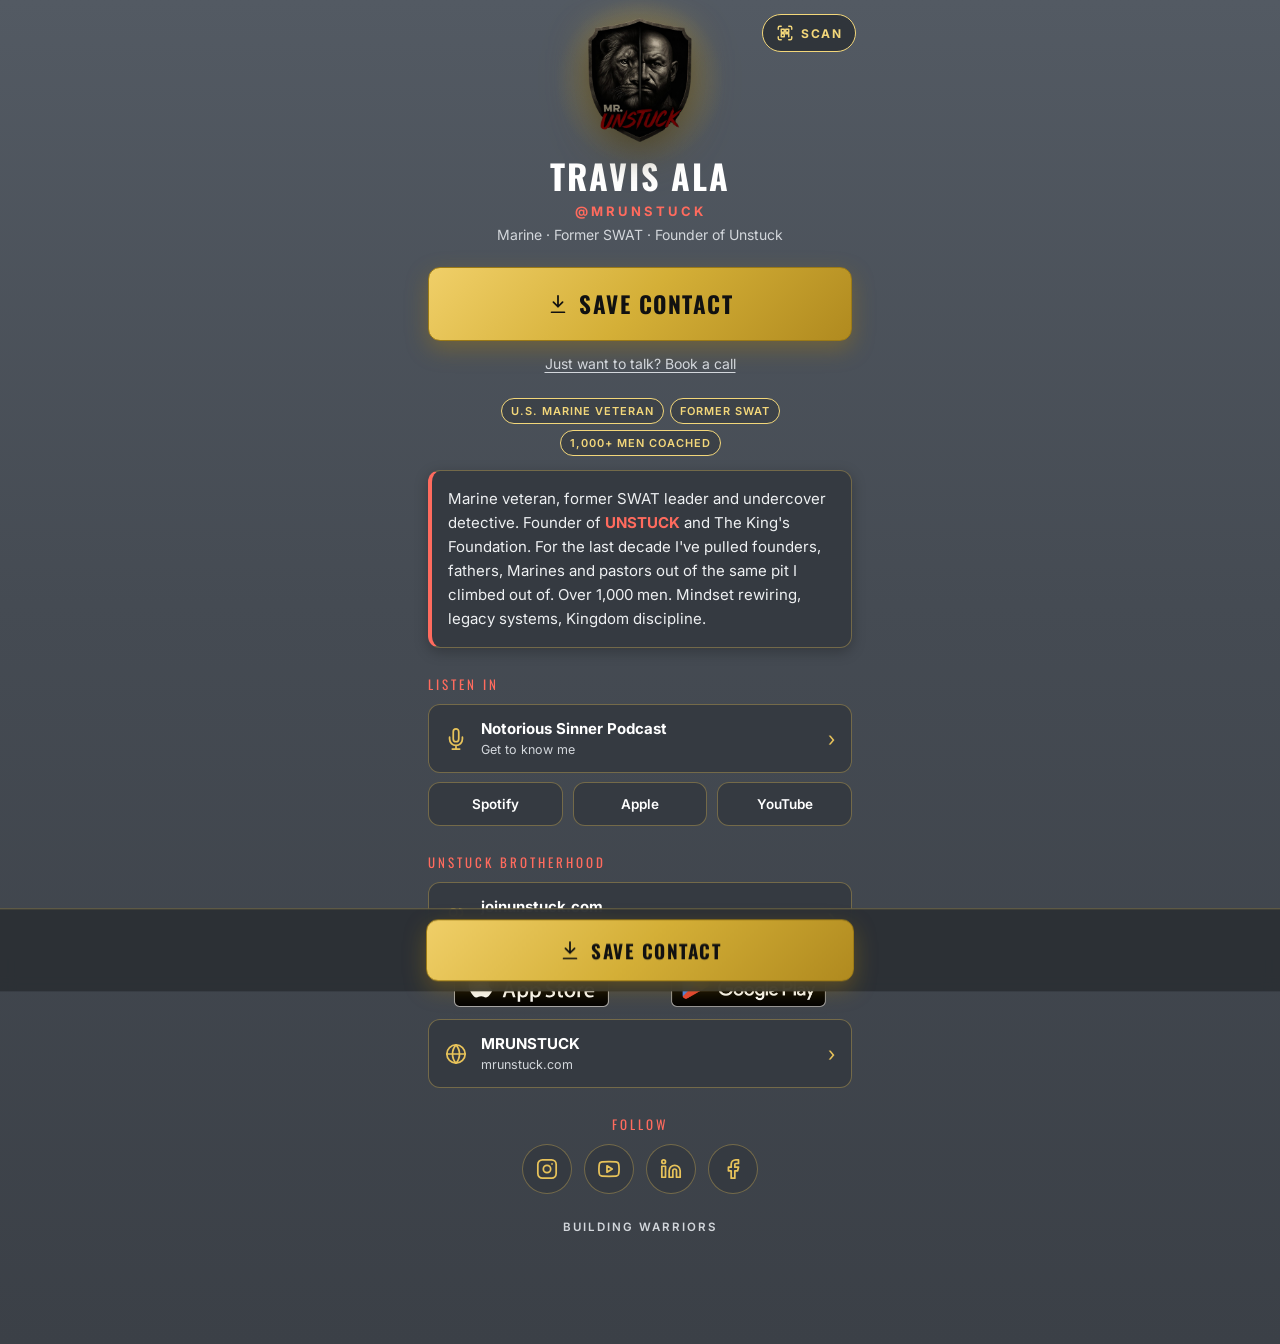
==== index.html @ 7695e01a "Contact card: Scan mode so the handshake happens on the other person's phone Adds a Scan button that" ====
<!doctype html><html lang="en"><head><meta charset="utf-8"><meta name="viewport" content="width=device-width,initial-scale=1,viewport-fit=cover">
<title>Travis Ala | MRUNSTUCK</title><meta name="description" content="Travis Ala — Founder of UNSTUCK. Marine veteran, men's coach, speaker, host of the Notorious Sinner Podcast.">
<meta property="og:type" content="profile"><meta property="og:url" content="https://contact.mrunstuck.com/"><meta property="og:title" content="Travis Ala | @MRUNSTUCK"><meta property="og:description" content="Good to meet you. Tap to save my contact."><meta property="og:image" content="https://contact.mrunstuck.com/og-image.jpg"><meta property="og:image:width" content="1200"><meta property="og:image:height" content="630"><meta property="og:image:alt" content="MR. UNSTUCK logo"><meta name="twitter:card" content="summary_large_image"><meta name="twitter:title" content="Travis Ala | @MRUNSTUCK"><meta name="twitter:description" content="Good to meet you. Tap to save my contact."><meta name="twitter:image" content="https://contact.mrunstuck.com/og-image.jpg"><meta name="theme-color" content="#535a63"><link rel="icon" href="/unstuck-logo.png"><link rel="apple-touch-icon" href="/logo-square.jpg">
<link href="https://fonts.googleapis.com/css2?family=Oswald:wght@500;700&family=Inter:wght@400;500;600&display=swap" rel="stylesheet">
<style>
:root{--g:#e8c35a;--g2:#f3d77a;--r:#ff6b5e;--bg:#454b53;--card:#353a41;--line:rgba(232,195,90,.35);--t:#fff;--m:#d3d7dc}
*{box-sizing:border-box;margin:0;padding:0}
html{scroll-behavior:smooth}
body{background:linear-gradient(180deg,#535a63 0,#454b53 45%,#3b4047 100%);background-color:var(--bg);color:var(--t);font-family:Inter,system-ui,sans-serif;-webkit-font-smoothing:antialiased;min-height:100vh}
.w{max-width:460px;margin:0 auto;padding:18px 18px 110px}
h1{font-family:Oswald,sans-serif;font-weight:700;font-size:34px;letter-spacing:2px;text-align:center;margin-top:4px;text-transform:uppercase}
.h{text-align:center;color:var(--r);font-weight:700;letter-spacing:3px;font-size:13px;margin-top:2px}
.ti{text-align:center;color:var(--m);font-size:14px;margin-top:6px;line-height:1.45}
svg{width:22px;height:22px;fill:none;stroke:var(--g);stroke-width:1.9;stroke-linecap:round;stroke-linejoin:round;flex:none}
.shield{text-align:center;position:relative}.shield:before{content:'';position:absolute;left:50%;top:50%;width:170px;height:170px;transform:translate(-50%,-50%);border-radius:50%;background:radial-gradient(circle,rgba(212,175,55,.45) 0,rgba(212,175,55,.15) 45%,rgba(212,175,55,0) 70%)}
.shield img{position:relative;width:104px;height:auto;filter:drop-shadow(0 12px 18px rgba(0,0,0,.55)) drop-shadow(0 0 16px rgba(232,195,90,.45))}
.btn{display:flex;align-items:center;justify-content:center;gap:10px;width:100%;margin-top:12px;padding:16px;border-radius:12px;font-family:Oswald,sans-serif;letter-spacing:1.5px;text-transform:uppercase;font-weight:700;font-size:19px;text-decoration:none;cursor:pointer;border:0}
.btn.gold{background:linear-gradient(135deg,#f0cf68,#d4af37 50%,#b08a1f);color:#111;border:1px solid #9c7a16;box-shadow:0 8px 22px rgba(167,125,18,.4)}
.btn.gold svg{stroke:#111}
.btn.ghost{background:transparent;color:var(--g2);border:1px solid var(--g2);font-size:16px}
.btn.ghost svg{stroke:var(--g2)}
.btn.big{font-size:23px;padding:19px;margin-top:22px}

/* Handshake */
.shake{display:none;margin-top:12px;background:var(--card);border:1px solid var(--g2);border-left:4px solid var(--r);border-radius:14px;padding:18px}
.shake.on{display:block;animation:in .25s ease}
@keyframes in{from{opacity:0;transform:translateY(6px)}to{opacity:1;transform:none}}
.shake h2{font-family:Oswald,sans-serif;font-size:22px;letter-spacing:1.5px;text-transform:uppercase}
.shake .lead{color:var(--m);font-size:14.5px;line-height:1.5;margin:4px 0 14px}
.f{display:block;margin-bottom:12px}
.f span{display:block;font-size:12px;font-weight:700;letter-spacing:1.5px;text-transform:uppercase;color:var(--g2);margin-bottom:6px}
.f input[type=text],.f input[type=tel]{width:100%;padding:14px;border-radius:12px;border:1px solid var(--line);background:#2b2f35;color:#fff;font:500 17px Inter,sans-serif}
.f input:focus-visible{outline:2px solid var(--g2);outline-offset:1px}
.chips{display:flex;flex-direction:column;gap:8px;margin-bottom:6px}
.chip input{position:absolute;opacity:0;pointer-events:none}
.chip label{display:flex;align-items:center;gap:12px;padding:13px 14px;border-radius:12px;border:1px solid var(--line);background:#2b2f35;font-size:15px;font-weight:600;cursor:pointer}
.chip label:before{content:'';width:18px;height:18px;border-radius:50%;border:2px solid var(--g);flex:none}
.chip input:checked+label{border-color:var(--g2);background:linear-gradient(90deg,rgba(232,195,90,.2),#2b2f35)}
.chip input:checked+label:before{background:var(--g);box-shadow:inset 0 0 0 3px #2b2f35}
.chip input:focus-visible+label{outline:2px solid var(--g2);outline-offset:2px}
.err{color:var(--r);font-size:14px;min-height:20px;margin-top:8px}
.fine{color:var(--m);font-size:12.5px;margin-top:10px;line-height:1.45;text-align:center}
.hp{position:absolute;left:-9999px;opacity:0;height:0;overflow:hidden}
.quiet{display:block;text-align:center;margin-top:14px;color:var(--m);font-size:14px;text-decoration:underline;text-underline-offset:3px}

/* Unlocked */
.done{display:none;margin-top:12px;background:var(--card);border:1px solid var(--g2);border-left:4px solid var(--r);border-radius:14px;padding:18px}
.done.on{display:block;animation:in .25s ease}
.done h2{font-family:Oswald,sans-serif;font-size:24px;letter-spacing:1.5px;text-transform:uppercase}
.done p{color:#eef0f2;font-size:15.5px;line-height:1.55;margin-top:6px}
.row2{display:grid;grid-template-columns:1fr 1fr;gap:10px;margin-top:10px}
.row2 .btn{margin-top:0;font-size:16px;padding:13px}

.cr{display:flex;flex-wrap:wrap;justify-content:center;gap:6px;margin:26px 0 4px}.cr span{border:1px solid var(--g2);color:var(--g2);background:rgba(0,0,0,.18);font-size:11px;font-weight:600;letter-spacing:1px;padding:5px 9px;border-radius:99px;text-transform:uppercase}
.bio{background:var(--card);border:1px solid var(--line);border-left:4px solid var(--r);border-radius:12px;padding:16px;font-size:15px;line-height:1.6;color:#eef0f2;margin:14px 0;box-shadow:0 4px 14px rgba(0,0,0,.25)}
.sec{font-family:Oswald,sans-serif;color:var(--r);letter-spacing:3px;font-size:13px;margin:26px 0 10px;text-transform:uppercase}
.row3{display:grid;grid-template-columns:repeat(3,1fr);gap:10px;margin-bottom:9px}
.q{display:flex;align-items:center;justify-content:center;padding:13px 4px;background:var(--card);border:1px solid var(--line);border-radius:12px;color:var(--t);text-decoration:none;font-size:13.5px;font-weight:600}
.l{display:flex;align-items:center;gap:14px;padding:14px 16px;background:var(--card);border:1px solid var(--line);border-radius:12px;color:var(--t);text-decoration:none;margin-bottom:9px}.l b{display:block;font-weight:700;font-size:15px}.l small{color:var(--m);font-size:12.5px}.l .ar{margin-left:auto;color:var(--g);font-size:20px}
.bd{display:flex;gap:10px;justify-content:center;margin-top:10px}.bd a{flex:1;display:flex;justify-content:center}.bd img{height:46px;width:auto;max-width:100%;display:block}
.so{display:flex;justify-content:center;gap:12px;margin-top:6px}.so a{width:50px;height:50px;border-radius:50%;border:1px solid var(--line);display:flex;align-items:center;justify-content:center;background:var(--card)}
footer{text-align:center;color:var(--m);font-size:11.5px;margin-top:26px;letter-spacing:2px;font-weight:600}
.bar{position:fixed;left:0;right:0;bottom:0;z-index:20;padding:10px 16px calc(10px + env(safe-area-inset-bottom));background:rgba(43,47,53,.94);backdrop-filter:blur(8px);-webkit-backdrop-filter:blur(8px);border-top:1px solid var(--line);transform:translateY(110%);transition:transform .3s ease}
.bar.show{transform:none}
.bar button{max-width:428px;margin:0 auto}
.bar svg{stroke:#111}

/* Scan mode */
.scanbtn{position:absolute;top:14px;right:14px;z-index:5;display:flex;align-items:center;gap:7px;padding:9px 13px;border-radius:99px;border:1px solid var(--g2);background:rgba(43,47,53,.85);color:var(--g2);font:700 12px Inter,sans-serif;letter-spacing:1.5px;text-transform:uppercase;cursor:pointer;backdrop-filter:blur(6px)}
.scanbtn svg{width:18px;height:18px;stroke:var(--g2)}
.w{position:relative}
.scan{position:fixed;inset:0;z-index:40;background:rgba(27,30,34,.97);display:none;flex-direction:column;align-items:center;justify-content:center;padding:24px 18px calc(24px + env(safe-area-inset-bottom));text-align:center;overflow:auto}
.scan.on{display:flex;animation:in .2s ease}
.scan .nm{font-family:Oswald,sans-serif;font-size:26px;letter-spacing:2px;text-transform:uppercase;margin-top:6px}
.scan .hint{color:var(--g2);font-weight:700;letter-spacing:2px;font-size:12px;text-transform:uppercase;margin:4px 0 16px}
.tile{background:#fff;padding:8px;border-radius:18px;box-shadow:0 0 0 6px rgba(232,195,90,.35),0 18px 40px rgba(0,0,0,.5);width:min(78vw,300px);aspect-ratio:1}
.tile svg{width:100%;height:100%;display:block;stroke:none;stroke-width:0;fill:#000}.tile svg rect{fill:#fff}.tile svg path{fill:#000;stroke:none}
.scan .cap{color:#eef0f2;font-size:17px;font-weight:600;margin-top:18px;line-height:1.4}
.scan .sub{color:var(--m);font-size:13.5px;margin-top:4px}
.scan .acts{width:min(90vw,360px);margin-top:18px}
.scan .acts .btn{font-size:16px;padding:14px}
.xbtn{position:absolute;top:14px;right:14px;width:44px;height:44px;border-radius:50%;border:1px solid var(--line);background:var(--card);color:#fff;font-size:22px;line-height:1;cursor:pointer}
body.lock{overflow:hidden}
body.lock .bar{display:none}
@media (prefers-reduced-motion:reduce){*{animation:none!important;transition:none!important;scroll-behavior:auto!important}}
</style></head><body><main class="w">
<button class="scanbtn" id="scanbtn" type="button" aria-haspopup="dialog"><svg viewBox="0 0 24 24"><path d="M3 7V5a2 2 0 0 1 2-2h2M17 3h2a2 2 0 0 1 2 2v2M21 17v2a2 2 0 0 1-2 2h-2M7 21H5a2 2 0 0 1-2-2v-2"/><rect x="7" y="7" width="4" height="4"/><rect x="13" y="7" width="4" height="4"/><rect x="7" y="13" width="4" height="4"/><path d="M13 13h4v4"/></svg>Scan</button>
<div class="shield"><img src="/mrunstuck-shield.png" alt="MR. UNSTUCK"></div>
<h1>Travis Ala</h1><div class="h">@MRUNSTUCK</div>
<div class="ti">Marine · Former SWAT · Founder of Unstuck</div>

<button class="btn gold big" id="open" type="button" aria-controls="shake" aria-expanded="false"><svg viewBox="0 0 24 24"><path d="M12 3v12m0 0-5-5m5 5 5-5M5 21h14"/></svg>Save Contact</button>

<!-- Handshake: captured in Netlify Forms ("contact-save"), then the card unlocks -->
<section class="shake" id="shake" aria-labelledby="sh">
<h2 id="sh">Let's shake hands first</h2>
<p class="lead">Tell me who you are and I'll hand you my contact. It goes straight to me.</p>
<form id="gate" name="contact-save" method="POST" action="/" data-netlify="true" netlify-honeypot="bot-field" novalidate>
<input type="hidden" name="form-name" value="contact-save">
<input type="hidden" name="source" id="source" value="">
<p class="hp"><label>Leave this empty <input name="bot-field" tabindex="-1" autocomplete="off"></label></p>
<label class="f"><span>First name</span><input type="text" id="name" name="name" autocomplete="given-name" autocapitalize="words" required></label>
<label class="f"><span>Mobile number</span><input type="tel" id="phone" name="phone" inputmode="tel" autocomplete="tel" placeholder="(555) 555-5555" required></label>
<div class="f" style="margin-bottom:0"><span>What brings you here?</span>
<div class="chips" role="radiogroup" aria-label="What brings you here">
<div class="chip"><input type="radio" name="reason" id="r1" value="Looking for help" required><label for="r1">I'm looking for help</label></div>
<div class="chip"><input type="radio" name="reason" id="r2" value="Speaking or business"><label for="r2">Speaking or business</label></div>
<div class="chip"><input type="radio" name="reason" id="r3" value="Just connecting" checked><label for="r3">Just connecting</label></div>
</div></div>
<div class="err" id="err" role="alert"></div>
<button class="btn gold" id="go" type="submit" style="margin-top:6px">Unlock My Contact</button>
<p class="fine">Only Travis sees this. No lists, no spam.</p>
</form>
</section>

<section class="done" id="done" aria-live="polite">
<h2 id="hi">You're in</h2>
<p id="next"></p>
<button class="btn gold" id="save" type="button"><svg viewBox="0 0 24 24"><path d="M12 3v12m0 0-5-5m5 5 5-5M5 21h14"/></svg>Save Travis's Contact</button>
<div class="row2"><a class="btn ghost" id="call" href="#">Call</a><a class="btn ghost" id="text" href="#">Text</a></div>
<div id="extra"></div>
</section>
<a class="quiet" id="bookq" href="https://mrunstuck.com/start?utm_source=contact-card&utm_medium=quiet">Just want to talk? Book a call</a>

<div class="cr"><span>U.S. Marine Veteran</span><span>Former SWAT</span><span>1,000+ Men Coached</span></div>
<div class="bio">Marine veteran, former SWAT leader and undercover detective. Founder of <b style="color:var(--r)">UNSTUCK</b> and The King's Foundation. For the last decade I've pulled founders, fathers, Marines and pastors out of the same pit I climbed out of. Over 1,000 men. Mindset rewiring, legacy systems, Kingdom discipline.</div>

<div class="sec">Listen In</div>
<a class="l" href="https://www.youtube.com/@notorioussinnerpodcast"><svg viewBox="0 0 24 24"><path d="M12 1a3 3 0 0 0-3 3v8a3 3 0 0 0 6 0V4a3 3 0 0 0-3-3z"/><path d="M19 10v2a7 7 0 0 1-14 0v-2M12 19v4M8 23h8"/></svg><div><b>Notorious Sinner Podcast</b><small>Get to know me</small></div><span class="ar">›</span></a>
<div class="row3"><a class="q" href="https://open.spotify.com/show/033L5UwJ7sPwb8VSR8O3yk">Spotify</a><a class="q" href="https://podcasts.apple.com/us/podcast/notorious-sinner-podcast/id6805041518">Apple</a><a class="q" href="https://www.youtube.com/@notorioussinnerpodcast">YouTube</a></div>

<div class="sec">Unstuck Brotherhood</div>
<a class="l" href="https://joinunstuck.com"><svg viewBox="0 0 24 24"><path d="M17 21v-2a4 4 0 0 0-4-4H5a4 4 0 0 0-4 4v2M23 21v-2a4 4 0 0 0-3-3.9M16 3.1a4 4 0 0 1 0 7.8"/><circle cx="9" cy="7" r="4"/></svg><div><b>joinunstuck.com</b><small>Already a member? Get the app</small></div><span class="ar">›</span></a>
<div class="bd"><a href="https://apps.apple.com/us/app/unstuck-brotherhood/id6754237033" aria-label="Download on the App Store"><img src="/badge-appstore.svg" alt="Download on the App Store"></a><a href="https://play.google.com/store/apps/details?id=com.unstuck.wl" aria-label="Get it on Google Play"><img src="/badge-googleplay.png" alt="Get it on Google Play"></a></div>
<a class="l" style="margin-top:12px" href="https://mrunstuck.com"><svg viewBox="0 0 24 24"><circle cx="12" cy="12" r="10"/><path d="M2 12h20M12 2a15 15 0 0 1 0 20 15 15 0 0 1 0-20"/></svg><div><b>MRUNSTUCK</b><small>mrunstuck.com</small></div><span class="ar">›</span></a>

<div class="sec" style="text-align:center">Follow</div>
<div class="so">
<a href="https://www.instagram.com/mrunstuck/" aria-label="Instagram"><svg viewBox="0 0 24 24"><rect x="2" y="2" width="20" height="20" rx="5"/><circle cx="12" cy="12" r="4"/><path d="M17.5 6.5h.01"/></svg></a>
<a href="https://www.youtube.com/@notorioussinnerpodcast" aria-label="YouTube"><svg viewBox="0 0 24 24"><path d="M22.5 6.4a2.8 2.8 0 0 0-2-2C18.9 4 12 4 12 4s-6.9 0-8.5.4a2.8 2.8 0 0 0-2 2A29 29 0 0 0 1 12a29 29 0 0 0 .5 5.6 2.8 2.8 0 0 0 2 2c1.6.4 8.5.4 8.5.4s6.9 0 8.5-.4a2.8 2.8 0 0 0 2-2A29 29 0 0 0 23 12a29 29 0 0 0-.5-5.6z"/><path d="m9.8 15.5 5.7-3.5-5.7-3.5z"/></svg></a>
<a href="https://www.linkedin.com/in/travis-ala/" aria-label="LinkedIn"><svg viewBox="0 0 24 24"><path d="M16 8a6 6 0 0 1 6 6v7h-4v-7a2 2 0 0 0-4 0v7h-4v-7a6 6 0 0 1 6-6zM2 9h4v12H2z"/><circle cx="4" cy="4" r="2"/></svg></a>
<a href="https://www.facebook.com/travismasonala" aria-label="Facebook"><svg viewBox="0 0 24 24"><path d="M18 2h-3a5 5 0 0 0-5 5v3H7v4h3v8h4v-8h3l1-4h-4V7a1 1 0 0 1 1-1h3z"/></svg></a></div>
<footer>BUILDING WARRIORS</footer>
</main>


<div class="scan" id="scan" role="dialog" aria-modal="true" aria-labelledby="scannm">
<button class="xbtn" id="scanx" type="button" aria-label="Close">×</button>
<img src="/mrunstuck-shield.png" alt="" style="width:64px;height:auto;filter:drop-shadow(0 0 12px rgba(232,195,90,.45))">
<div class="nm" id="scannm">Travis Ala</div>
<div class="hint">@MRUNSTUCK</div>
<div class="tile" id="tile" aria-label="QR code that opens this card"></div>
<div class="cap">Point your camera here</div>
<div class="sub">Opens this card on your phone so you can save my number.</div>
<div class="acts"><button class="btn gold" id="sharebtn" type="button"><svg viewBox="0 0 24 24"><path d="M4 12v7a2 2 0 0 0 2 2h12a2 2 0 0 0 2-2v-7M16 6l-4-4-4 4M12 2v13"/></svg>Text Them the Link</button><button class="btn ghost" id="copybtn" type="button">Copy Link</button></div>
</div>
<div class="bar" id="bar"><button class="btn gold" id="barbtn" type="button" style="margin-top:0"><svg viewBox="0 0 24 24"><path d="M12 3v12m0 0-5-5m5 5 5-5M5 21h14"/></svg>Save Contact</button></div>

<script>
(function(){
  // Card is embedded (not a public file) and only offered after the handshake.
  var HOOK='https://hooks.zapier.com/hooks/catch/27472916/CGpyQInU9S2DRC6RC/';
  var CARD="[base64]";
  var $=function(i){return document.getElementById(i)};
  var shake=$('shake'),done=$('done'),openBtn=$('open'),unlocked=false,url=null,lead={};
  function bytes(b){var s=atob(b),u=new Uint8Array(s.length);for(var i=0;i<s.length;i++)u[i]=s.charCodeAt(i);return u}
  function showShake(){shake.classList.add('on');openBtn.setAttribute('aria-expanded','true');
    try{shake.scrollIntoView({behavior:'smooth',block:'center'})}catch(e){} setTimeout(function(){$('name').focus({preventScroll:true})},350)}
  function trigger(){ if(unlocked){ $('save').click() } else { showShake() } }
  openBtn.addEventListener('click',function(){ if(unlocked){done.scrollIntoView({behavior:'smooth',block:'center'})} else showShake() });
  $('barbtn').addEventListener('click',function(){ if(unlocked){$('save').click()} else {window.scrollTo({top:0,behavior:'smooth'});showShake()} });

  var qs=new URLSearchParams(location.search);
  $('source').value=(qs.get('src')||qs.get('for')||'').slice(0,60);

  function digits(s){return (s||'').replace(/\D/g,'')}
  function unlock(){
    var raw=bytes(CARD),txt=new TextDecoder().decode(raw),m=txt.match(/TEL[^:\r\n]*:([+\d][\d\s().-]*)/),num=m?m[1].replace(/[^\d+]/g,''):'';
    url=URL.createObjectURL(new Blob([raw],{type:'text/vcard'}));
    var first=lead.name.split(/\s+/)[0];
    $('hi').textContent="You're in, "+first;
    var r=lead.reason,msg,extra='';
    if(r==='Looking for help'){msg="Glad you reached out. Save my contact, then pick a time and we'll talk about where you're stuck.";
      extra='<a class="btn gold" style="margin-top:12px" href="https://mrunstuck.com/start?utm_source=contact-card&utm_medium=handshake">Book a Call</a>'}
    else if(r==='Speaking or business'){msg="Save my contact, then send me the details and I'll get back to you.";
      extra='<a class="btn gold" style="margin-top:12px" href="mailto:support@mrunstuck.com?subject='+encodeURIComponent('Speaking / partnership inquiry')+'&body='+encodeURIComponent('Name: '+lead.name+'\nOrganization:\nWhat you have in mind:\nDate / location (if an event):\n')+'">Email Travis</a>'}
    else{msg="Good to meet you. Save my contact, then text me so I have yours too.";}
    $('next').textContent=msg;$('extra').innerHTML=extra;
    var a=$('save');a.onclick=function(){var l=document.createElement('a');l.href=url;l.download='Travis-Ala.vcf';document.body.appendChild(l);l.click();l.remove()};
    $('call').href='tel:'+num;
    $('text').href='sms:'+num+'?&body='+encodeURIComponent("Hey Travis, it's "+first+". ");
    unlocked=true;shake.classList.remove('on');done.classList.add('on');openBtn.style.display='none';$('bookq').style.display='none';
    $('barbtn').lastChild.textContent='Save Contact';
    try{done.scrollIntoView({behavior:'smooth',block:'start'})}catch(e){}
  }

  $('gate').addEventListener('submit',function(e){
    e.preventDefault();
    var f=e.target,name=f.name.value.trim(),phone=f.phone.value,err=$('err');err.textContent='';
    if(f['bot-field'].value){return}                      // bot: do nothing
    if(name.length<2){err.textContent='Add your first name.';f.name.focus();return}
    if(digits(phone).length<10){err.textContent='Add a mobile number I can text.';f.phone.focus();return}
    var reason=(f.querySelector('input[name=reason]:checked')||{}).value||'Just connecting';
    lead={name:name,phone:phone,reason:reason};
    var btn=$('go');btn.disabled=true;btn.textContent='One sec…';
    var body=new URLSearchParams(new FormData(f)).toString();
    // 1) Netlify Forms keeps a backup copy.  2) Zapier webhook files the lead into GoHighLevel.
    var saved=fetch('/',{method:'POST',headers:{'Content-Type':'application/x-www-form-urlencoded'},body:body}).catch(function(){});
    var crm=fetch(HOOK,{method:'POST',mode:'no-cors',headers:{'Content-Type':'application/x-www-form-urlencoded'},body:body,keepalive:true}).catch(function(){});
    Promise.all([saved,crm]).then(function(){btn.disabled=false;btn.textContent='Unlock My Contact';unlock()});
  });


  // ---- Scan mode: hand the card to the OTHER person's phone ----
// Minimal QR encoder: byte mode, EC level M, versions 1-6 (up to 108 bytes). Returns 2-D boolean matrix.
function qrMatrix(text){
  var bytes=[];for(var i=0;i<text.length;i++){var c=text.charCodeAt(i);if(c>127)throw new Error('ascii only');bytes.push(c)}
  var CAP=[16,28,44,32*2,43*2,27*4], TOTAL=[26,44,70,100,134,172], ECW=[10,16,26,18,24,16], BLK=[1,1,1,2,2,4];
  var ALIGN=[[],[6,18],[6,22],[6,26],[6,30],[6,34]];
  var v=-1;for(var k=0;k<6;k++){if(bytes.length<=CAP[k]-0){v=k;break}}
  if(v<0)throw new Error('too long');
  // data bitstream
  var bits=[];function put(val,n){for(var b=n-1;b>=0;b--)bits.push((val>>b)&1)}
  put(4,4);put(bytes.length,8);for(i=0;i<bytes.length;i++)put(bytes[i],8);
  var dataCW=CAP[v];for(i=0;i<4&&bits.length<dataCW*8;i++)bits.push(0);
  while(bits.length%8)bits.push(0);
  var data=[];for(i=0;i<bits.length;i+=8){var x=0;for(var j=0;j<8;j++)x=(x<<1)|bits[i+j];data.push(x)}
  for(var p=0;data.length<dataCW;p^=1)data.push(p?0x11:0xEC);
  // GF(256)
  var EXP=new Array(512),LOG=new Array(256);for(i=0,x=1;i<255;i++){EXP[i]=x;LOG[x]=i;x<<=1;if(x&256)x^=0x11d}for(i=255;i<512;i++)EXP[i]=EXP[i-255];
  function mul(a,b){return a&&b?EXP[LOG[a]+LOG[b]]:0}
  var ec=ECW[v],gen=[1];for(i=0;i<ec;i++){var ng=new Array(gen.length+1).fill(0);for(j=0;j<gen.length;j++){ng[j]^=gen[j];ng[j+1]^=mul(gen[j],EXP[i])}gen=ng}
  function rs(block){var r=block.concat(new Array(ec).fill(0));for(var ii=0;ii<block.length;ii++){var coef=r[ii];if(coef)for(var jj=0;jj<gen.length;jj++)r[ii+jj]^=mul(gen[jj],coef)}return r.slice(block.length)}
  var nb=BLK[v],per=dataCW/nb,blocks=[],ecs=[];
  for(i=0;i<nb;i++){var bl=data.slice(i*per,(i+1)*per);blocks.push(bl);ecs.push(rs(bl))}
  var out=[];for(i=0;i<per;i++)for(j=0;j<nb;j++)out.push(blocks[j][i]);for(i=0;i<ec;i++)for(j=0;j<nb;j++)out.push(ecs[j][i]);
  // matrix
  var N=17+4*(v+1),M=[],F=[];for(i=0;i<N;i++){M.push(new Array(N).fill(false));F.push(new Array(N).fill(false))}
  function set(r,c,val){M[r][c]=val;F[r][c]=true}
  function finder(r,c){for(i=-1;i<=7;i++)for(j=-1;j<=7;j++){var rr=r+i,cc=c+j;if(rr<0||cc<0||rr>=N||cc>=N)continue;var on=(i>=0&&i<=6&&j>=0&&j<=6)&&(i==0||i==6||j==0||j==6||(i>=2&&i<=4&&j>=2&&j<=4));set(rr,cc,on)}}
  finder(0,0);finder(0,N-7);finder(N-7,0);
  for(i=8;i<N-8;i++){set(6,i,i%2==0);set(i,6,i%2==0)}
  var al=ALIGN[v];for(var a=0;a<al.length;a++)for(var b=0;b<al.length;b++){var r=al[a],c=al[b];if(F[r][c])continue;for(i=-2;i<=2;i++)for(j=-2;j<=2;j++)set(r+i,c+j,Math.max(Math.abs(i),Math.abs(j))!=1)}
  set(N-8,8,true);
  for(i=0;i<9;i++){F[8][i]=true;F[i][8]=true}for(i=0;i<8;i++){F[8][N-1-i]=true;F[N-1-i][8]=true}
  // place data
  var bi=0,allbits=[];for(i=0;i<out.length;i++)for(j=7;j>=0;j--)allbits.push((out[i]>>j)&1);
  var up=true;for(var col=N-1;col>0;col-=2){if(col==6)col--;for(var s=0;s<N;s++){var row=up?N-1-s:s;for(var d=0;d<2;d++){var cc2=col-d;if(F[row][cc2])continue;M[row][cc2]=bi<allbits.length?allbits[bi]==1:false;bi++}}up=!up}
  // masks
  var MASK=[function(r,c){return (r+c)%2==0},function(r,c){return r%2==0},function(r,c){return c%3==0},function(r,c){return (r+c)%3==0},function(r,c){return (Math.floor(r/2)+Math.floor(c/3))%2==0},function(r,c){return (r*c)%2+(r*c)%3==0},function(r,c){return ((r*c)%2+(r*c)%3)%2==0},function(r,c){return ((r+c)%2+(r*c)%3)%2==0}];
  function fmtBits(mask){var dat=(0<<3)|mask;var val=dat<<10;for(var ii=14;ii>=10;ii--)if((val>>ii)&1)val^=0x537<<(ii-10);return ((dat<<10)|val)^0x5412}
  function applyFormat(G,mask){var f=fmtBits(mask);for(var ii=0;ii<15;ii++){var bit=((f>>ii)&1)==1;
    if(ii<6)G[ii][8]=bit;else if(ii<8)G[ii+1][8]=bit;else if(ii==8)G[8][7]=bit;else G[8][14-ii]=bit;
    if(ii<8)G[8][N-1-ii]=bit;else G[N-15+ii][8]=bit;}}
  function penalty(G){var s=0,r,c;
    for(r=0;r<N;r++){var run=1;for(c=1;c<N;c++){if(G[r][c]==G[r][c-1]){run++;if(run==5)s+=3;else if(run>5)s++}else run=1}}
    for(c=0;c<N;c++){run=1;for(r=1;r<N;r++){if(G[r][c]==G[r-1][c]){run++;if(run==5)s+=3;else if(run>5)s++}else run=1}}
    for(r=0;r<N-1;r++)for(c=0;c<N-1;c++){var q=G[r][c];if(q==G[r][c+1]&&q==G[r+1][c]&&q==G[r+1][c+1])s+=3}
    var pat=[true,false,true,true,true,false,true,false,false,false,false],pat2=pat.slice().reverse();
    for(r=0;r<N;r++)for(c=0;c<=N-11;c++){var ok1=true,ok2=true;for(i=0;i<11;i++){if(G[r][c+i]!=pat[i])ok1=false;if(G[r][c+i]!=pat2[i])ok2=false}if(ok1||ok2)s+=40}
    for(c=0;c<N;c++)for(r=0;r<=N-11;r++){ok1=true;ok2=true;for(i=0;i<11;i++){if(G[r+i][c]!=pat[i])ok1=false;if(G[r+i][c]!=pat2[i])ok2=false}if(ok1||ok2)s+=40}
    var dark=0;for(r=0;r<N;r++)for(c=0;c<N;c++)if(G[r][c])dark++;var pct=dark*100/(N*N);s+=Math.floor(Math.abs(pct-50)/5)*10;return s}
  var best=null,bestScore=1e9;
  for(var m=0;m<8;m++){var G=M.map(function(row){return row.slice()});for(r=0;r<N;r++)for(c=0;c<N;c++)if(!F[r][c]&&MASK[m](r,c))G[r][c]=!G[r][c];applyFormat(G,m);var sc=penalty(G);if(sc<bestScore){bestScore=sc;best=G}}
  return best;
}
function qrSvg(text,cell,margin){var G=qrMatrix(text),N=G.length,S=(N+2*margin)*cell,d='';for(var r=0;r<N;r++)for(var c=0;c<N;c++)if(G[r][c])d+='M'+((c+margin)*cell)+' '+((r+margin)*cell)+'h'+cell+'v'+cell+'h-'+cell+'z';return '<svg xmlns="http://www.w3.org/2000/svg" viewBox="0 0 '+S+' '+S+'" shape-rendering="crispEdges"><rect width="100%" height="100%" fill="#fff"/><path d="'+d+'" fill="#000"/></svg>'}

  var SCAN_URL=location.origin+'/?src=scan';
  var scan=$('scan'),tile=$('tile');
  function openScan(){ if(!tile.innerHTML){try{tile.innerHTML=qrSvg(SCAN_URL,1,3)}catch(e){tile.textContent=SCAN_URL}}
    scan.classList.add('on');document.body.classList.add('lock');$('scanx').focus() }
  function closeScan(){scan.classList.remove('on');document.body.classList.remove('lock');$('scanbtn').focus()}
  $('scanbtn').addEventListener('click',openScan);$('scanx').addEventListener('click',closeScan);
  document.addEventListener('keydown',function(e){if(e.key==='Escape'&&scan.classList.contains('on'))closeScan()});
  if(qs.get('scan')==='1')openScan();
  $('sharebtn').addEventListener('click',function(){
    var msg="Good meeting you. Here's my contact: "+SCAN_URL;
    if(navigator.share){navigator.share({title:'Travis Ala',text:msg,url:SCAN_URL}).catch(function(){})}
    else{location.href='sms:?&body='+encodeURIComponent(msg)}
  });
  $('copybtn').addEventListener('click',function(){var b=this;
    (navigator.clipboard?navigator.clipboard.writeText(SCAN_URL):Promise.reject()).then(function(){b.textContent='Copied'},function(){window.prompt('Copy this link',SCAN_URL)});
    setTimeout(function(){b.textContent='Copy Link'},1800)});

  if('IntersectionObserver' in window){
    new IntersectionObserver(function(e){$('bar').classList.toggle('show',!e[0].isIntersecting && !shake.classList.contains('on'))},{threshold:0}).observe(openBtn);
  }
})();
</script>
</body></html>
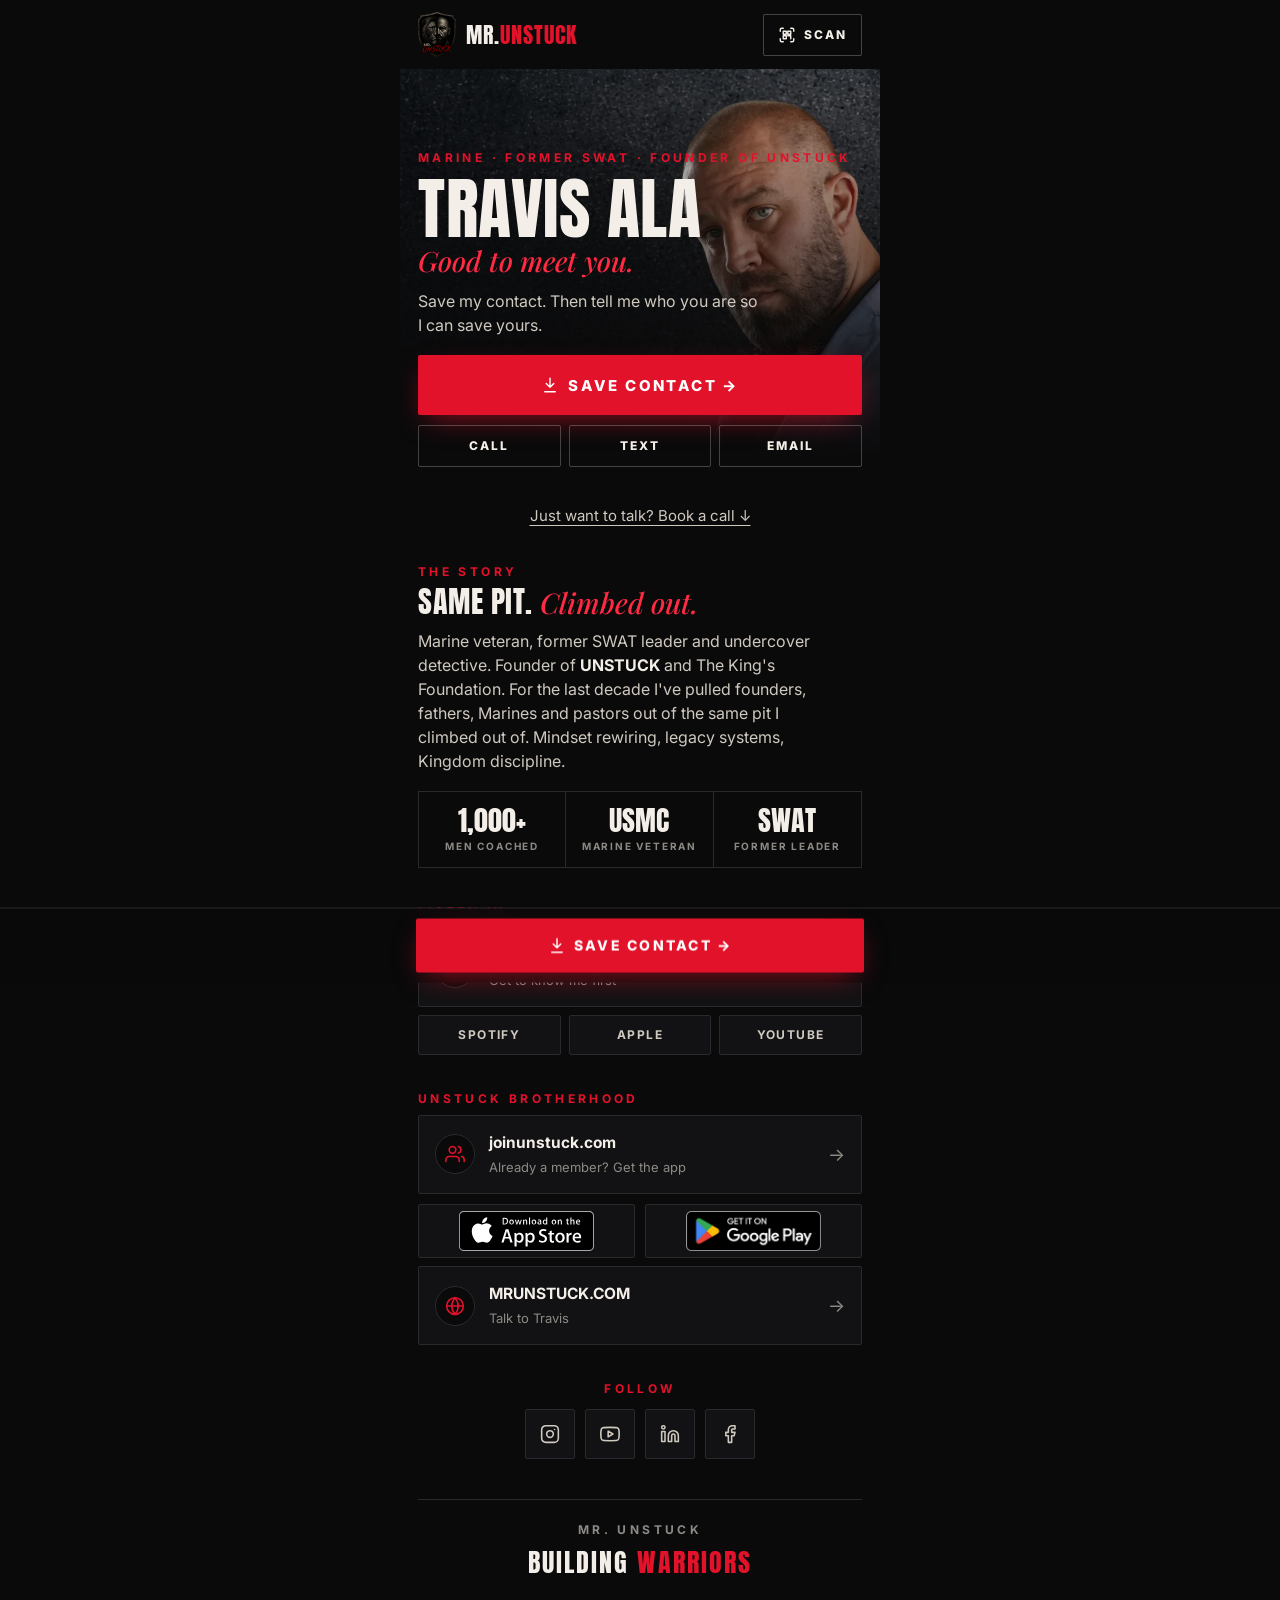
==== commit e580b8e1: "Contact card: restyle to the mrunstuck.com brand system Ink/bone palette with red accent, Anton + Pl" ====
--- a/index.html
+++ b/index.html
@@ -1,99 +1,144 @@
 <!doctype html><html lang="en"><head><meta charset="utf-8"><meta name="viewport" content="width=device-width,initial-scale=1,viewport-fit=cover">
 <title>Travis Ala | MRUNSTUCK</title><meta name="description" content="Travis Ala — Founder of UNSTUCK. Marine veteran, men's coach, speaker, host of the Notorious Sinner Podcast.">
-<meta property="og:type" content="profile"><meta property="og:url" content="https://contact.mrunstuck.com/"><meta property="og:title" content="Travis Ala | @MRUNSTUCK"><meta property="og:description" content="Good to meet you. Tap to save my contact."><meta property="og:image" content="https://contact.mrunstuck.com/og-image.jpg"><meta property="og:image:width" content="1200"><meta property="og:image:height" content="630"><meta property="og:image:alt" content="MR. UNSTUCK logo"><meta name="twitter:card" content="summary_large_image"><meta name="twitter:title" content="Travis Ala | @MRUNSTUCK"><meta name="twitter:description" content="Good to meet you. Tap to save my contact."><meta name="twitter:image" content="https://contact.mrunstuck.com/og-image.jpg"><meta name="theme-color" content="#535a63"><link rel="icon" href="/unstuck-logo.png"><link rel="apple-touch-icon" href="/logo-square.jpg">
-<link href="https://fonts.googleapis.com/css2?family=Oswald:wght@500;700&family=Inter:wght@400;500;600&display=swap" rel="stylesheet">
+<meta property="og:type" content="profile"><meta property="og:url" content="https://contact.mrunstuck.com/"><meta property="og:title" content="Travis Ala | @MRUNSTUCK"><meta property="og:description" content="Good to meet you. Tap to save my contact."><meta property="og:image" content="https://contact.mrunstuck.com/og-image.jpg"><meta property="og:image:width" content="1200"><meta property="og:image:height" content="630"><meta property="og:image:alt" content="MR. UNSTUCK logo"><meta name="twitter:card" content="summary_large_image"><meta name="twitter:title" content="Travis Ala | @MRUNSTUCK"><meta name="twitter:description" content="Good to meet you. Tap to save my contact."><meta name="twitter:image" content="https://contact.mrunstuck.com/og-image.jpg"><meta name="theme-color" content="#0a0a0b"><link rel="icon" href="/unstuck-logo.png"><link rel="apple-touch-icon" href="/logo-square.jpg">
+<link rel="preconnect" href="https://fonts.gstatic.com" crossorigin>
+<link href="https://fonts.googleapis.com/css2?family=Anton&family=Inter:wght@400;500;600;700;800&family=Playfair+Display:ital,wght@1,500;1,700&display=swap" rel="stylesheet">
 <style>
-:root{--g:#e8c35a;--g2:#f3d77a;--r:#ff6b5e;--bg:#454b53;--card:#353a41;--line:rgba(232,195,90,.35);--t:#fff;--m:#d3d7dc}
+/* Brand tokens, mirrored from mrunstuck.com */
+:root{--ink:#0a0a0b;--ink2:#121214;--ink3:#1a1a1d;--line:#2a2a2e;--bone:#f3efe8;--bone2:#cfc9bf;--mute:#8d8a85;--red:#e3122b;--red2:#ff2a43;--gold:#c9a24a;
+--display:"Anton",Impact,"Arial Narrow",sans-serif;--serif:"Playfair Display",Georgia,serif;--sans:"Inter",system-ui,-apple-system,"Segoe UI",Roboto,sans-serif}
 *{box-sizing:border-box;margin:0;padding:0}
-html{scroll-behavior:smooth}
-body{background:linear-gradient(180deg,#535a63 0,#454b53 45%,#3b4047 100%);background-color:var(--bg);color:var(--t);font-family:Inter,system-ui,sans-serif;-webkit-font-smoothing:antialiased;min-height:100vh}
-.w{max-width:460px;margin:0 auto;padding:18px 18px 110px}
-h1{font-family:Oswald,sans-serif;font-weight:700;font-size:34px;letter-spacing:2px;text-align:center;margin-top:4px;text-transform:uppercase}
-.h{text-align:center;color:var(--r);font-weight:700;letter-spacing:3px;font-size:13px;margin-top:2px}
-.ti{text-align:center;color:var(--m);font-size:14px;margin-top:6px;line-height:1.45}
-svg{width:22px;height:22px;fill:none;stroke:var(--g);stroke-width:1.9;stroke-linecap:round;stroke-linejoin:round;flex:none}
-.shield{text-align:center;position:relative}.shield:before{content:'';position:absolute;left:50%;top:50%;width:170px;height:170px;transform:translate(-50%,-50%);border-radius:50%;background:radial-gradient(circle,rgba(212,175,55,.45) 0,rgba(212,175,55,.15) 45%,rgba(212,175,55,0) 70%)}
-.shield img{position:relative;width:104px;height:auto;filter:drop-shadow(0 12px 18px rgba(0,0,0,.55)) drop-shadow(0 0 16px rgba(232,195,90,.45))}
-.btn{display:flex;align-items:center;justify-content:center;gap:10px;width:100%;margin-top:12px;padding:16px;border-radius:12px;font-family:Oswald,sans-serif;letter-spacing:1.5px;text-transform:uppercase;font-weight:700;font-size:19px;text-decoration:none;cursor:pointer;border:0}
-.btn.gold{background:linear-gradient(135deg,#f0cf68,#d4af37 50%,#b08a1f);color:#111;border:1px solid #9c7a16;box-shadow:0 8px 22px rgba(167,125,18,.4)}
-.btn.gold svg{stroke:#111}
-.btn.ghost{background:transparent;color:var(--g2);border:1px solid var(--g2);font-size:16px}
-.btn.ghost svg{stroke:var(--g2)}
-.btn.big{font-size:23px;padding:19px;margin-top:22px}
-
-/* Handshake */
-.shake{display:none;margin-top:12px;background:var(--card);border:1px solid var(--g2);border-left:4px solid var(--r);border-radius:14px;padding:18px}
-.shake.on{display:block;animation:in .25s ease}
+html{scroll-behavior:smooth;background:var(--ink)}
+body{background:var(--ink);color:var(--bone);font-family:var(--sans);-webkit-font-smoothing:antialiased;min-height:100vh;line-height:1.5}
+a{color:inherit}
+.w{max-width:480px;margin:0 auto;padding:0 0 120px;position:relative}
+.pad{padding-left:max(18px,env(safe-area-inset-left,0px));padding-right:max(18px,env(safe-area-inset-right,0px))}
+svg.i{width:20px;height:20px;fill:none;stroke:currentColor;stroke-width:1.9;stroke-linecap:round;stroke-linejoin:round;flex:none}
+
+/* Top bar */
+.top{display:flex;align-items:center;justify-content:space-between;gap:12px;padding-top:calc(12px + env(safe-area-inset-top,0px));padding-bottom:12px;position:relative;z-index:3}
+.brand{display:flex;align-items:center;gap:10px;text-decoration:none}
+.brand img{width:38px;height:auto}
+.brand b{font-family:var(--display);font-size:22px;letter-spacing:1px;text-transform:uppercase;font-weight:400}
+.brand b span{color:var(--red)}
+.scanbtn{display:inline-flex;align-items:center;gap:8px;padding:11px 14px;border:1px solid rgba(243,239,232,.25);background:rgba(10,10,11,.6);color:var(--bone);font:800 12px/1 var(--sans);letter-spacing:.16em;text-transform:uppercase;cursor:pointer;border-radius:2px}
+.scanbtn svg.i{width:18px;height:18px}
+
+/* Hero */
+.hero{position:relative;overflow:hidden;min-height:420px;display:flex;flex-direction:column;justify-content:flex-end;padding-bottom:22px}
+.hero .ph{position:absolute;inset:0;z-index:0;background:url(/travis-portrait.webp) center 18% / cover no-repeat;filter:saturate(.85)}
+.hero .ph:after{content:'';position:absolute;inset:0;background:linear-gradient(180deg,rgba(10,10,11,.15) 0%,rgba(10,10,11,.55) 45%,var(--ink) 92%)}
+.hero > .pad{position:relative;z-index:1}
+.eyebrow{font:700 12px/1.3 var(--sans);letter-spacing:.28em;text-transform:uppercase;color:var(--red)}
+h1{font-family:var(--display);font-weight:400;font-size:clamp(52px,15vw,68px);line-height:.95;letter-spacing:.5px;text-transform:uppercase;margin-top:10px;text-wrap:balance}
+.lede{font-family:var(--serif);font-style:italic;font-weight:500;font-size:28px;line-height:1.1;color:var(--red2);margin-top:6px}
+.sub{color:var(--bone2);font-size:16px;margin-top:12px;max-width:34ch}
+
+/* Buttons */
+.btn{display:flex;align-items:center;justify-content:center;gap:.6em;width:100%;padding:18px 20px;font:800 14px/1 var(--sans);letter-spacing:.16em;text-transform:uppercase;text-decoration:none;border-radius:2px;border:0;cursor:pointer;margin-top:12px;transition:transform .15s,background .15s}
+.btn.red{background:var(--red);color:#fff;box-shadow:0 10px 30px -10px rgba(227,18,43,.7)}
+.btn.red:hover{background:var(--red2);transform:translateY(-2px)}
+.btn.ghost{background:transparent;border:1px solid rgba(243,239,232,.25);color:var(--bone)}
+.btn svg.i{width:18px;height:18px}
+.btn.big{padding:21px 20px;font-size:15px;margin-top:18px}
+.row3{display:grid;grid-template-columns:repeat(3,1fr);gap:8px;margin-top:10px}
+.row3 .btn{margin-top:0;padding:14px 8px;font-size:12px}
+.quiet{display:block;text-align:center;margin-top:16px;color:var(--bone2);font-size:15px;text-decoration:underline;text-underline-offset:4px}
+
+/* Panels (handshake + unlocked) */
+.panel{display:none;margin:14px 0 0;background:var(--ink2);border:1px solid var(--line);border-top:3px solid var(--red);padding:20px 18px 18px}
+.panel.on{display:block;animation:in .25s ease}
 @keyframes in{from{opacity:0;transform:translateY(6px)}to{opacity:1;transform:none}}
-.shake h2{font-family:Oswald,sans-serif;font-size:22px;letter-spacing:1.5px;text-transform:uppercase}
-.shake .lead{color:var(--m);font-size:14.5px;line-height:1.5;margin:4px 0 14px}
-.f{display:block;margin-bottom:12px}
-.f span{display:block;font-size:12px;font-weight:700;letter-spacing:1.5px;text-transform:uppercase;color:var(--g2);margin-bottom:6px}
-.f input[type=text],.f input[type=tel]{width:100%;padding:14px;border-radius:12px;border:1px solid var(--line);background:#2b2f35;color:#fff;font:500 17px Inter,sans-serif}
-.f input:focus-visible{outline:2px solid var(--g2);outline-offset:1px}
-.chips{display:flex;flex-direction:column;gap:8px;margin-bottom:6px}
+.meta{display:flex;justify-content:space-between;font:700 11px/1 var(--sans);letter-spacing:.22em;text-transform:uppercase;color:var(--mute);margin-bottom:14px}
+h2{font-family:var(--display);font-weight:400;font-size:34px;line-height:1;letter-spacing:.5px;text-transform:uppercase;text-wrap:balance}
+h2 em{font-family:var(--serif);font-style:italic;font-weight:500;text-transform:none;letter-spacing:0;color:var(--red2);font-size:.95em}
+.lead{color:var(--bone2);font-size:15.5px;margin:8px 0 16px}
+.f{display:block;margin-bottom:14px}
+.f span{display:block;font:700 11px/1 var(--sans);letter-spacing:.22em;text-transform:uppercase;color:var(--mute);margin-bottom:8px}
+.f input{width:100%;padding:15px 14px;border-radius:2px;border:1px solid var(--line);background:var(--ink);color:var(--bone);font:500 17px var(--sans)}
+.f input:focus-visible{outline:2px solid var(--red);outline-offset:1px;border-color:var(--red)}
+.chips{display:flex;flex-direction:column;gap:8px}
 .chip input{position:absolute;opacity:0;pointer-events:none}
-.chip label{display:flex;align-items:center;gap:12px;padding:13px 14px;border-radius:12px;border:1px solid var(--line);background:#2b2f35;font-size:15px;font-weight:600;cursor:pointer}
-.chip label:before{content:'';width:18px;height:18px;border-radius:50%;border:2px solid var(--g);flex:none}
-.chip input:checked+label{border-color:var(--g2);background:linear-gradient(90deg,rgba(232,195,90,.2),#2b2f35)}
-.chip input:checked+label:before{background:var(--g);box-shadow:inset 0 0 0 3px #2b2f35}
-.chip input:focus-visible+label{outline:2px solid var(--g2);outline-offset:2px}
-.err{color:var(--r);font-size:14px;min-height:20px;margin-top:8px}
-.fine{color:var(--m);font-size:12.5px;margin-top:10px;line-height:1.45;text-align:center}
+.chip label{display:flex;align-items:center;gap:14px;padding:13px 14px;border:1px solid var(--line);background:var(--ink3);font-size:15.5px;font-weight:600;cursor:pointer;border-radius:2px;color:var(--bone)}
+.chip label .n{width:40px;height:40px;border-radius:50%;background:var(--ink);border:1px solid var(--line);display:flex;align-items:center;justify-content:center;font-family:var(--display);font-size:17px;color:var(--red);flex:none}
+.chip label .ar{margin-left:auto;color:var(--mute);font-size:18px}
+.chip input:checked+label{border-color:var(--red);background:#1d1113}
+.chip input:checked+label .n{background:var(--red);color:#fff;border-color:var(--red)}
+.chip input:checked+label .ar{color:var(--red2)}
+.chip input:focus-visible+label{outline:2px solid var(--red);outline-offset:2px}
+.err{color:var(--red2);font-size:14px;min-height:20px;margin-top:8px}
+.fine{color:var(--mute);font-size:12.5px;margin-top:12px;line-height:1.45;text-align:center}
 .hp{position:absolute;left:-9999px;opacity:0;height:0;overflow:hidden}
-.quiet{display:block;text-align:center;margin-top:14px;color:var(--m);font-size:14px;text-decoration:underline;text-underline-offset:3px}
-
-/* Unlocked */
-.done{display:none;margin-top:12px;background:var(--card);border:1px solid var(--g2);border-left:4px solid var(--r);border-radius:14px;padding:18px}
-.done.on{display:block;animation:in .25s ease}
-.done h2{font-family:Oswald,sans-serif;font-size:24px;letter-spacing:1.5px;text-transform:uppercase}
-.done p{color:#eef0f2;font-size:15.5px;line-height:1.55;margin-top:6px}
-.row2{display:grid;grid-template-columns:1fr 1fr;gap:10px;margin-top:10px}
-.row2 .btn{margin-top:0;font-size:16px;padding:13px}
-
-.cr{display:flex;flex-wrap:wrap;justify-content:center;gap:6px;margin:26px 0 4px}.cr span{border:1px solid var(--g2);color:var(--g2);background:rgba(0,0,0,.18);font-size:11px;font-weight:600;letter-spacing:1px;padding:5px 9px;border-radius:99px;text-transform:uppercase}
-.bio{background:var(--card);border:1px solid var(--line);border-left:4px solid var(--r);border-radius:12px;padding:16px;font-size:15px;line-height:1.6;color:#eef0f2;margin:14px 0;box-shadow:0 4px 14px rgba(0,0,0,.25)}
-.sec{font-family:Oswald,sans-serif;color:var(--r);letter-spacing:3px;font-size:13px;margin:26px 0 10px;text-transform:uppercase}
-.row3{display:grid;grid-template-columns:repeat(3,1fr);gap:10px;margin-bottom:9px}
-.q{display:flex;align-items:center;justify-content:center;padding:13px 4px;background:var(--card);border:1px solid var(--line);border-radius:12px;color:var(--t);text-decoration:none;font-size:13.5px;font-weight:600}
-.l{display:flex;align-items:center;gap:14px;padding:14px 16px;background:var(--card);border:1px solid var(--line);border-radius:12px;color:var(--t);text-decoration:none;margin-bottom:9px}.l b{display:block;font-weight:700;font-size:15px}.l small{color:var(--m);font-size:12.5px}.l .ar{margin-left:auto;color:var(--g);font-size:20px}
-.bd{display:flex;gap:10px;justify-content:center;margin-top:10px}.bd a{flex:1;display:flex;justify-content:center}.bd img{height:46px;width:auto;max-width:100%;display:block}
-.so{display:flex;justify-content:center;gap:12px;margin-top:6px}.so a{width:50px;height:50px;border-radius:50%;border:1px solid var(--line);display:flex;align-items:center;justify-content:center;background:var(--card)}
-footer{text-align:center;color:var(--m);font-size:11.5px;margin-top:26px;letter-spacing:2px;font-weight:600}
-.bar{position:fixed;left:0;right:0;bottom:0;z-index:20;padding:10px 16px calc(10px + env(safe-area-inset-bottom));background:rgba(43,47,53,.94);backdrop-filter:blur(8px);-webkit-backdrop-filter:blur(8px);border-top:1px solid var(--line);transform:translateY(110%);transition:transform .3s ease}
+.row2{display:grid;grid-template-columns:1fr 1fr;gap:8px;margin-top:10px}
+.row2 .btn{margin-top:0;padding:15px 10px;font-size:12.5px}
+#done p{color:var(--bone2);font-size:16px;margin-top:8px}
+
+/* Sections */
+.sec{margin-top:36px}
+.sec h2{font-size:30px;margin-top:8px}
+.story{color:var(--bone2);font-size:16px;margin-top:12px;max-width:40ch}
+.story b{color:var(--bone)}
+.stats{display:grid;grid-template-columns:repeat(3,1fr);border:1px solid var(--line);margin-top:18px}
+.stats div{padding:14px 8px;text-align:center;border-right:1px solid var(--line)}
+.stats div:last-child{border-right:0}
+.stats b{display:block;font-family:var(--display);font-weight:400;font-size:28px;line-height:1;color:var(--bone)}
+.stats small{display:block;font:700 10px/1.3 var(--sans);letter-spacing:.18em;text-transform:uppercase;color:var(--mute);margin-top:6px}
+.l{display:flex;align-items:center;gap:14px;padding:15px 16px;background:var(--ink2);border:1px solid var(--line);color:var(--bone);text-decoration:none;margin-top:8px;border-radius:2px}
+.l .n{width:40px;height:40px;border-radius:50%;background:var(--ink);border:1px solid var(--line);display:flex;align-items:center;justify-content:center;color:var(--red);flex:none}
+.l b{display:block;font-weight:700;font-size:15.5px}.l small{color:var(--mute);font-size:13px}
+.l .ar{margin-left:auto;color:var(--mute);font-size:18px}
+.pods{display:grid;grid-template-columns:repeat(3,1fr);gap:8px;margin-top:8px}
+.pods a{display:flex;align-items:center;justify-content:center;padding:13px 4px;border:1px solid var(--line);background:var(--ink2);color:var(--bone2);text-decoration:none;font:700 12px/1 var(--sans);letter-spacing:.12em;text-transform:uppercase;border-radius:2px}
+.bd{display:flex;gap:10px;margin-top:10px}.bd a{flex:1;display:flex;justify-content:center;align-items:center;border:1px solid var(--line);background:var(--ink2);padding:6px;border-radius:2px}.bd img{height:40px;width:auto;max-width:100%;display:block}
+.so{display:flex;justify-content:center;gap:10px;margin-top:12px}.so a{width:50px;height:50px;border:1px solid var(--line);display:flex;align-items:center;justify-content:center;background:var(--ink2);color:var(--bone2);border-radius:2px}
+footer{text-align:center;margin-top:40px;padding-top:22px;border-top:1px solid var(--line)}
+footer .eyebrow{color:var(--mute)}
+footer b{display:block;font-family:var(--display);font-weight:400;font-size:26px;letter-spacing:2px;text-transform:uppercase;margin-top:6px}
+footer b span{color:var(--red)}
+
+/* Sticky bar */
+.bar{position:fixed;left:0;right:0;bottom:0;z-index:20;padding:10px max(16px,env(safe-area-inset-right,0px)) calc(10px + env(safe-area-inset-bottom,0px)) max(16px,env(safe-area-inset-left,0px));background:rgba(10,10,11,.92);backdrop-filter:blur(8px);-webkit-backdrop-filter:blur(8px);border-top:1px solid var(--line);transform:translateY(110%);transition:transform .3s ease}
 .bar.show{transform:none}
-.bar button{max-width:428px;margin:0 auto}
-.bar svg{stroke:#111}
+.bar .btn{max-width:448px;margin:0 auto}
 
 /* Scan mode */
-.scanbtn{position:absolute;top:14px;right:14px;z-index:5;display:flex;align-items:center;gap:7px;padding:9px 13px;border-radius:99px;border:1px solid var(--g2);background:rgba(43,47,53,.85);color:var(--g2);font:700 12px Inter,sans-serif;letter-spacing:1.5px;text-transform:uppercase;cursor:pointer;backdrop-filter:blur(6px)}
-.scanbtn svg{width:18px;height:18px;stroke:var(--g2)}
-.w{position:relative}
-.scan{position:fixed;inset:0;z-index:40;background:rgba(27,30,34,.97);display:none;flex-direction:column;align-items:center;justify-content:center;padding:24px 18px calc(24px + env(safe-area-inset-bottom));text-align:center;overflow:auto}
+.scan{position:fixed;inset:0;z-index:40;background:var(--ink);display:none;flex-direction:column;align-items:center;justify-content:center;padding:24px 18px calc(24px + env(safe-area-inset-bottom,0px));text-align:center;overflow:auto}
 .scan.on{display:flex;animation:in .2s ease}
-.scan .nm{font-family:Oswald,sans-serif;font-size:26px;letter-spacing:2px;text-transform:uppercase;margin-top:6px}
-.scan .hint{color:var(--g2);font-weight:700;letter-spacing:2px;font-size:12px;text-transform:uppercase;margin:4px 0 16px}
-.tile{background:#fff;padding:8px;border-radius:18px;box-shadow:0 0 0 6px rgba(232,195,90,.35),0 18px 40px rgba(0,0,0,.5);width:min(78vw,300px);aspect-ratio:1}
+.scan .nm{font-family:var(--display);font-weight:400;font-size:38px;letter-spacing:1px;text-transform:uppercase;line-height:1;margin-top:8px}
+.scan .eyebrow{margin-top:6px}
+.tile{background:#fff;padding:18px;margin-top:18px;border:6px solid var(--red);width:min(78vw,310px);aspect-ratio:1}
 .tile svg{width:100%;height:100%;display:block;stroke:none;stroke-width:0;fill:#000}.tile svg rect{fill:#fff}.tile svg path{fill:#000;stroke:none}
-.scan .cap{color:#eef0f2;font-size:17px;font-weight:600;margin-top:18px;line-height:1.4}
-.scan .sub{color:var(--m);font-size:13.5px;margin-top:4px}
-.scan .acts{width:min(90vw,360px);margin-top:18px}
-.scan .acts .btn{font-size:16px;padding:14px}
-.xbtn{position:absolute;top:14px;right:14px;width:44px;height:44px;border-radius:50%;border:1px solid var(--line);background:var(--card);color:#fff;font-size:22px;line-height:1;cursor:pointer}
+.scan .cap{font-family:var(--serif);font-style:italic;color:var(--bone);font-size:22px;margin-top:18px;line-height:1.2}
+.scan .sub{color:var(--mute);font-size:14px;margin-top:4px;max-width:30ch}
+.scan .acts{width:min(90vw,380px);margin-top:12px}
+.xbtn{position:absolute;top:calc(14px + env(safe-area-inset-top,0px));right:14px;width:44px;height:44px;border:1px solid var(--line);background:var(--ink2);color:var(--bone);font-size:22px;line-height:1;cursor:pointer;border-radius:2px}
 body.lock{overflow:hidden}
 body.lock .bar{display:none}
 @media (prefers-reduced-motion:reduce){*{animation:none!important;transition:none!important;scroll-behavior:auto!important}}
 </style></head><body><main class="w">
-<button class="scanbtn" id="scanbtn" type="button" aria-haspopup="dialog"><svg viewBox="0 0 24 24"><path d="M3 7V5a2 2 0 0 1 2-2h2M17 3h2a2 2 0 0 1 2 2v2M21 17v2a2 2 0 0 1-2 2h-2M7 21H5a2 2 0 0 1-2-2v-2"/><rect x="7" y="7" width="4" height="4"/><rect x="13" y="7" width="4" height="4"/><rect x="7" y="13" width="4" height="4"/><path d="M13 13h4v4"/></svg>Scan</button>
-<div class="shield"><img src="/mrunstuck-shield.png" alt="MR. UNSTUCK"></div>
-<h1>Travis Ala</h1><div class="h">@MRUNSTUCK</div>
-<div class="ti">Marine · Former SWAT · Founder of Unstuck</div>
-
-<button class="btn gold big" id="open" type="button" aria-controls="shake" aria-expanded="false"><svg viewBox="0 0 24 24"><path d="M12 3v12m0 0-5-5m5 5 5-5M5 21h14"/></svg>Save Contact</button>
-
-<!-- Handshake: captured in Netlify Forms ("contact-save"), then the card unlocks -->
-<section class="shake" id="shake" aria-labelledby="sh">
-<h2 id="sh">Let's shake hands first</h2>
+
+<header class="top pad">
+<a class="brand" href="https://mrunstuck.com"><img src="/mrunstuck-shield.png" alt=""><b>MR.<span>UNSTUCK</span></b></a>
+<button class="scanbtn" id="scanbtn" type="button" aria-haspopup="dialog"><svg class="i" viewBox="0 0 24 24"><path d="M3 7V5a2 2 0 0 1 2-2h2M17 3h2a2 2 0 0 1 2 2v2M21 17v2a2 2 0 0 1-2 2h-2M7 21H5a2 2 0 0 1-2-2v-2"/><rect x="7" y="7" width="4" height="4"/><rect x="13" y="7" width="4" height="4"/><rect x="7" y="13" width="4" height="4"/><path d="M13 13h4v4"/></svg>Scan</button>
+</header>
+
+<section class="hero">
+<div class="ph" aria-hidden="true"></div>
+<div class="pad">
+<div class="eyebrow">Marine · Former SWAT · Founder of Unstuck</div>
+<h1>Travis Ala</h1>
+<div class="lede">Good to meet you.</div>
+<p class="sub">Save my contact. Then tell me who you are so I can save yours.</p>
+<button class="btn red big" id="open" type="button" aria-controls="shake" aria-expanded="false"><svg class="i" viewBox="0 0 24 24"><path d="M12 3v12m0 0-5-5m5 5 5-5M5 21h14"/></svg>Save Contact →</button>
+<div class="row3"><a class="btn ghost" href="tel:+14699660310">Call</a><a class="btn ghost" href="sms:+14699660310">Text</a><a class="btn ghost" href="mailto:support@mrunstuck.com">Email</a></div>
+</div>
+</section>
+
+<div class="pad">
+<!-- Handshake: captured in Netlify Forms ("contact-save") + Zapier, then the card unlocks -->
+<section class="panel" id="shake" aria-labelledby="sh">
+<div class="meta"><span>Step 1 of 1 · 3 fields</span><span>No pitch</span></div>
+<h2 id="sh">Who am I <em>talking to?</em></h2>
 <p class="lead">Tell me who you are and I'll hand you my contact. It goes straight to me.</p>
 <form id="gate" name="contact-save" method="POST" action="/" data-netlify="true" netlify-honeypot="bot-field" novalidate>
 <input type="hidden" name="form-name" value="contact-save">
@@ -103,58 +148,71 @@
 <label class="f"><span>Mobile number</span><input type="tel" id="phone" name="phone" inputmode="tel" autocomplete="tel" placeholder="(555) 555-5555" required></label>
 <div class="f" style="margin-bottom:0"><span>What brings you here?</span>
 <div class="chips" role="radiogroup" aria-label="What brings you here">
-<div class="chip"><input type="radio" name="reason" id="r1" value="Looking for help" required><label for="r1">I'm looking for help</label></div>
-<div class="chip"><input type="radio" name="reason" id="r2" value="Speaking or business"><label for="r2">Speaking or business</label></div>
-<div class="chip"><input type="radio" name="reason" id="r3" value="Just connecting" checked><label for="r3">Just connecting</label></div>
+<div class="chip"><input type="radio" name="reason" id="r1" value="Looking for help" required><label for="r1"><span class="n">01</span>I'm looking for help<span class="ar">→</span></label></div>
+<div class="chip"><input type="radio" name="reason" id="r2" value="Speaking or business"><label for="r2"><span class="n">02</span>Speaking or business<span class="ar">→</span></label></div>
+<div class="chip"><input type="radio" name="reason" id="r3" value="Just connecting" checked><label for="r3"><span class="n">03</span>Just connecting<span class="ar">→</span></label></div>
 </div></div>
 <div class="err" id="err" role="alert"></div>
-<button class="btn gold" id="go" type="submit" style="margin-top:6px">Unlock My Contact</button>
+<button class="btn red" id="go" type="submit">Unlock My Contact →</button>
 <p class="fine">Only Travis sees this. No lists, no spam.</p>
 </form>
 </section>
 
-<section class="done" id="done" aria-live="polite">
+<section class="panel" id="done" aria-live="polite">
+<div class="meta"><span>Unlocked</span><span>Contact Card</span></div>
 <h2 id="hi">You're in</h2>
 <p id="next"></p>
-<button class="btn gold" id="save" type="button"><svg viewBox="0 0 24 24"><path d="M12 3v12m0 0-5-5m5 5 5-5M5 21h14"/></svg>Save Travis's Contact</button>
+<button class="btn red" id="save" type="button"><svg class="i" viewBox="0 0 24 24"><path d="M12 3v12m0 0-5-5m5 5 5-5M5 21h14"/></svg>Save Travis's Contact</button>
 <div class="row2"><a class="btn ghost" id="call" href="#">Call</a><a class="btn ghost" id="text" href="#">Text</a></div>
 <div id="extra"></div>
 </section>
-<a class="quiet" id="bookq" href="https://mrunstuck.com/start?utm_source=contact-card&utm_medium=quiet">Just want to talk? Book a call</a>
-
-<div class="cr"><span>U.S. Marine Veteran</span><span>Former SWAT</span><span>1,000+ Men Coached</span></div>
-<div class="bio">Marine veteran, former SWAT leader and undercover detective. Founder of <b style="color:var(--r)">UNSTUCK</b> and The King's Foundation. For the last decade I've pulled founders, fathers, Marines and pastors out of the same pit I climbed out of. Over 1,000 men. Mindset rewiring, legacy systems, Kingdom discipline.</div>
-
-<div class="sec">Listen In</div>
-<a class="l" href="https://www.youtube.com/@notorioussinnerpodcast"><svg viewBox="0 0 24 24"><path d="M12 1a3 3 0 0 0-3 3v8a3 3 0 0 0 6 0V4a3 3 0 0 0-3-3z"/><path d="M19 10v2a7 7 0 0 1-14 0v-2M12 19v4M8 23h8"/></svg><div><b>Notorious Sinner Podcast</b><small>Get to know me</small></div><span class="ar">›</span></a>
-<div class="row3"><a class="q" href="https://open.spotify.com/show/033L5UwJ7sPwb8VSR8O3yk">Spotify</a><a class="q" href="https://podcasts.apple.com/us/podcast/notorious-sinner-podcast/id6805041518">Apple</a><a class="q" href="https://www.youtube.com/@notorioussinnerpodcast">YouTube</a></div>
-
-<div class="sec">Unstuck Brotherhood</div>
-<a class="l" href="https://joinunstuck.com"><svg viewBox="0 0 24 24"><path d="M17 21v-2a4 4 0 0 0-4-4H5a4 4 0 0 0-4 4v2M23 21v-2a4 4 0 0 0-3-3.9M16 3.1a4 4 0 0 1 0 7.8"/><circle cx="9" cy="7" r="4"/></svg><div><b>joinunstuck.com</b><small>Already a member? Get the app</small></div><span class="ar">›</span></a>
+<a class="quiet" id="bookq" href="https://mrunstuck.com/start?utm_source=contact-card&utm_medium=quiet">Just want to talk? Book a call ↓</a>
+
+<section class="sec">
+<div class="eyebrow">The story</div>
+<h2>Same pit. <em>Climbed out.</em></h2>
+<p class="story">Marine veteran, former SWAT leader and undercover detective. Founder of <b>UNSTUCK</b> and The King's Foundation. For the last decade I've pulled founders, fathers, Marines and pastors out of the same pit I climbed out of. Mindset rewiring, legacy systems, Kingdom discipline.</p>
+<div class="stats"><div><b>1,000+</b><small>Men coached</small></div><div><b>USMC</b><small>Marine veteran</small></div><div><b>SWAT</b><small>Former leader</small></div></div>
+</section>
+
+<section class="sec">
+<div class="eyebrow">Listen in</div>
+<a class="l" href="https://www.youtube.com/@notorioussinnerpodcast"><span class="n"><svg class="i" viewBox="0 0 24 24"><path d="M12 1a3 3 0 0 0-3 3v8a3 3 0 0 0 6 0V4a3 3 0 0 0-3-3z"/><path d="M19 10v2a7 7 0 0 1-14 0v-2M12 19v4M8 23h8"/></svg></span><div><b>Notorious Sinner Podcast</b><small>Get to know me first</small></div><span class="ar">→</span></a>
+<div class="pods"><a href="https://open.spotify.com/show/033L5UwJ7sPwb8VSR8O3yk">Spotify</a><a href="https://podcasts.apple.com/us/podcast/notorious-sinner-podcast/id6805041518">Apple</a><a href="https://www.youtube.com/@notorioussinnerpodcast">YouTube</a></div>
+</section>
+
+<section class="sec">
+<div class="eyebrow">Unstuck Brotherhood</div>
+<a class="l" href="https://joinunstuck.com"><span class="n"><svg class="i" viewBox="0 0 24 24"><path d="M17 21v-2a4 4 0 0 0-4-4H5a4 4 0 0 0-4 4v2M23 21v-2a4 4 0 0 0-3-3.9M16 3.1a4 4 0 0 1 0 7.8"/><circle cx="9" cy="7" r="4"/></svg></span><div><b>joinunstuck.com</b><small>Already a member? Get the app</small></div><span class="ar">→</span></a>
 <div class="bd"><a href="https://apps.apple.com/us/app/unstuck-brotherhood/id6754237033" aria-label="Download on the App Store"><img src="/badge-appstore.svg" alt="Download on the App Store"></a><a href="https://play.google.com/store/apps/details?id=com.unstuck.wl" aria-label="Get it on Google Play"><img src="/badge-googleplay.png" alt="Get it on Google Play"></a></div>
-<a class="l" style="margin-top:12px" href="https://mrunstuck.com"><svg viewBox="0 0 24 24"><circle cx="12" cy="12" r="10"/><path d="M2 12h20M12 2a15 15 0 0 1 0 20 15 15 0 0 1 0-20"/></svg><div><b>MRUNSTUCK</b><small>mrunstuck.com</small></div><span class="ar">›</span></a>
-
-<div class="sec" style="text-align:center">Follow</div>
+<a class="l" href="https://mrunstuck.com"><span class="n"><svg class="i" viewBox="0 0 24 24"><circle cx="12" cy="12" r="10"/><path d="M2 12h20M12 2a15 15 0 0 1 0 20 15 15 0 0 1 0-20"/></svg></span><div><b>MRUNSTUCK.COM</b><small>Talk to Travis</small></div><span class="ar">→</span></a>
+</section>
+
+<section class="sec" style="text-align:center">
+<div class="eyebrow">Follow</div>
 <div class="so">
-<a href="https://www.instagram.com/mrunstuck/" aria-label="Instagram"><svg viewBox="0 0 24 24"><rect x="2" y="2" width="20" height="20" rx="5"/><circle cx="12" cy="12" r="4"/><path d="M17.5 6.5h.01"/></svg></a>
-<a href="https://www.youtube.com/@notorioussinnerpodcast" aria-label="YouTube"><svg viewBox="0 0 24 24"><path d="M22.5 6.4a2.8 2.8 0 0 0-2-2C18.9 4 12 4 12 4s-6.9 0-8.5.4a2.8 2.8 0 0 0-2 2A29 29 0 0 0 1 12a29 29 0 0 0 .5 5.6 2.8 2.8 0 0 0 2 2c1.6.4 8.5.4 8.5.4s6.9 0 8.5-.4a2.8 2.8 0 0 0 2-2A29 29 0 0 0 23 12a29 29 0 0 0-.5-5.6z"/><path d="m9.8 15.5 5.7-3.5-5.7-3.5z"/></svg></a>
-<a href="https://www.linkedin.com/in/travis-ala/" aria-label="LinkedIn"><svg viewBox="0 0 24 24"><path d="M16 8a6 6 0 0 1 6 6v7h-4v-7a2 2 0 0 0-4 0v7h-4v-7a6 6 0 0 1 6-6zM2 9h4v12H2z"/><circle cx="4" cy="4" r="2"/></svg></a>
-<a href="https://www.facebook.com/travismasonala" aria-label="Facebook"><svg viewBox="0 0 24 24"><path d="M18 2h-3a5 5 0 0 0-5 5v3H7v4h3v8h4v-8h3l1-4h-4V7a1 1 0 0 1 1-1h3z"/></svg></a></div>
-<footer>BUILDING WARRIORS</footer>
+<a href="https://www.instagram.com/mrunstuck/" aria-label="Instagram"><svg class="i" viewBox="0 0 24 24"><rect x="2" y="2" width="20" height="20" rx="5"/><circle cx="12" cy="12" r="4"/><path d="M17.5 6.5h.01"/></svg></a>
+<a href="https://www.youtube.com/@notorioussinnerpodcast" aria-label="YouTube"><svg class="i" viewBox="0 0 24 24"><path d="M22.5 6.4a2.8 2.8 0 0 0-2-2C18.9 4 12 4 12 4s-6.9 0-8.5.4a2.8 2.8 0 0 0-2 2A29 29 0 0 0 1 12a29 29 0 0 0 .5 5.6 2.8 2.8 0 0 0 2 2c1.6.4 8.5.4 8.5.4s6.9 0 8.5-.4a2.8 2.8 0 0 0 2-2A29 29 0 0 0 23 12a29 29 0 0 0-.5-5.6z"/><path d="m9.8 15.5 5.7-3.5-5.7-3.5z"/></svg></a>
+<a href="https://www.linkedin.com/in/travis-ala/" aria-label="LinkedIn"><svg class="i" viewBox="0 0 24 24"><path d="M16 8a6 6 0 0 1 6 6v7h-4v-7a2 2 0 0 0-4 0v7h-4v-7a6 6 0 0 1 6-6zM2 9h4v12H2z"/><circle cx="4" cy="4" r="2"/></svg></a>
+<a href="https://www.facebook.com/travismasonala" aria-label="Facebook"><svg class="i" viewBox="0 0 24 24"><path d="M18 2h-3a5 5 0 0 0-5 5v3H7v4h3v8h4v-8h3l1-4h-4V7a1 1 0 0 1 1-1h3z"/></svg></a></div>
+</section>
+
+<footer><div class="eyebrow">Mr. Unstuck</div><b>Building <span>warriors</span></b></footer>
+</div>
 </main>
-
 
 <div class="scan" id="scan" role="dialog" aria-modal="true" aria-labelledby="scannm">
 <button class="xbtn" id="scanx" type="button" aria-label="Close">×</button>
-<img src="/mrunstuck-shield.png" alt="" style="width:64px;height:auto;filter:drop-shadow(0 0 12px rgba(232,195,90,.45))">
+<img src="/mrunstuck-shield.png" alt="" style="width:64px;height:auto">
 <div class="nm" id="scannm">Travis Ala</div>
-<div class="hint">@MRUNSTUCK</div>
+<div class="eyebrow">Scan to save my contact</div>
 <div class="tile" id="tile" aria-label="QR code that opens this card"></div>
-<div class="cap">Point your camera here</div>
+<div class="cap">Point your camera here.</div>
 <div class="sub">Opens this card on your phone so you can save my number.</div>
-<div class="acts"><button class="btn gold" id="sharebtn" type="button"><svg viewBox="0 0 24 24"><path d="M4 12v7a2 2 0 0 0 2 2h12a2 2 0 0 0 2-2v-7M16 6l-4-4-4 4M12 2v13"/></svg>Text Them the Link</button><button class="btn ghost" id="copybtn" type="button">Copy Link</button></div>
+<div class="acts"><button class="btn red" id="sharebtn" type="button"><svg class="i" viewBox="0 0 24 24"><path d="M4 12v7a2 2 0 0 0 2 2h12a2 2 0 0 0 2-2v-7M16 6l-4-4-4 4M12 2v13"/></svg>Text Them the Link</button><button class="btn ghost" id="copybtn" type="button">Copy Link</button></div>
 </div>
-<div class="bar" id="bar"><button class="btn gold" id="barbtn" type="button" style="margin-top:0"><svg viewBox="0 0 24 24"><path d="M12 3v12m0 0-5-5m5 5 5-5M5 21h14"/></svg>Save Contact</button></div>
+
+<div class="bar" id="bar"><button class="btn red" id="barbtn" type="button" style="margin-top:0"><svg class="i" viewBox="0 0 24 24"><path d="M12 3v12m0 0-5-5m5 5 5-5M5 21h14"/></svg>Save Contact →</button></div>
 
 <script>
 (function(){
@@ -181,9 +239,9 @@
     $('hi').textContent="You're in, "+first;
     var r=lead.reason,msg,extra='';
     if(r==='Looking for help'){msg="Glad you reached out. Save my contact, then pick a time and we'll talk about where you're stuck.";
-      extra='<a class="btn gold" style="margin-top:12px" href="https://mrunstuck.com/start?utm_source=contact-card&utm_medium=handshake">Book a Call</a>'}
+      extra='<a class="btn red" style="margin-top:12px" href="https://mrunstuck.com/start?utm_source=contact-card&utm_medium=handshake">Book a Call</a>'}
     else if(r==='Speaking or business'){msg="Save my contact, then send me the details and I'll get back to you.";
-      extra='<a class="btn gold" style="margin-top:12px" href="mailto:support@mrunstuck.com?subject='+encodeURIComponent('Speaking / partnership inquiry')+'&body='+encodeURIComponent('Name: '+lead.name+'\nOrganization:\nWhat you have in mind:\nDate / location (if an event):\n')+'">Email Travis</a>'}
+      extra='<a class="btn red" style="margin-top:12px" href="mailto:support@mrunstuck.com?subject='+encodeURIComponent('Speaking / partnership inquiry')+'&body='+encodeURIComponent('Name: '+lead.name+'\nOrganization:\nWhat you have in mind:\nDate / location (if an event):\n')+'">Email Travis</a>'}
     else{msg="Good to meet you. Save my contact, then text me so I have yours too.";}
     $('next').textContent=msg;$('extra').innerHTML=extra;
     var a=$('save');a.onclick=function(){var l=document.createElement('a');l.href=url;l.download='Travis-Ala.vcf';document.body.appendChild(l);l.click();l.remove()};
@@ -268,7 +326,7 @@
 
   var SCAN_URL=location.origin+'/?src=scan';
   var scan=$('scan'),tile=$('tile');
-  function openScan(){ if(!tile.innerHTML){try{tile.innerHTML=qrSvg(SCAN_URL,1,3)}catch(e){tile.textContent=SCAN_URL}}
+  function openScan(){ if(!tile.innerHTML){try{tile.innerHTML=qrSvg(SCAN_URL,1,2)}catch(e){tile.textContent=SCAN_URL}}
     scan.classList.add('on');document.body.classList.add('lock');$('scanx').focus() }
   function closeScan(){scan.classList.remove('on');document.body.classList.remove('lock');$('scanbtn').focus()}
   $('scanbtn').addEventListener('click',openScan);$('scanx').addEventListener('click',closeScan);
@@ -283,9 +341,11 @@
     (navigator.clipboard?navigator.clipboard.writeText(SCAN_URL):Promise.reject()).then(function(){b.textContent='Copied'},function(){window.prompt('Copy this link',SCAN_URL)});
     setTimeout(function(){b.textContent='Copy Link'},1800)});
 
-  if('IntersectionObserver' in window){
-    new IntersectionObserver(function(e){$('bar').classList.toggle('show',!e[0].isIntersecting && !shake.classList.contains('on'))},{threshold:0}).observe(openBtn);
-  }
+  var hero=document.querySelector('.hero');
+  function syncBar(){var r=hero.getBoundingClientRect();$('bar').classList.toggle('show',r.bottom<60&&!shake.classList.contains('on')&&!scan.classList.contains('on'))}
+  addEventListener('scroll',syncBar,{passive:true});addEventListener('resize',syncBar);
+  var _mo=new MutationObserver(syncBar);_mo.observe(shake,{attributes:true,attributeFilter:['class']});_mo.observe(scan,{attributes:true,attributeFilter:['class']});
+  syncBar();
 })();
 </script>
 </body></html>
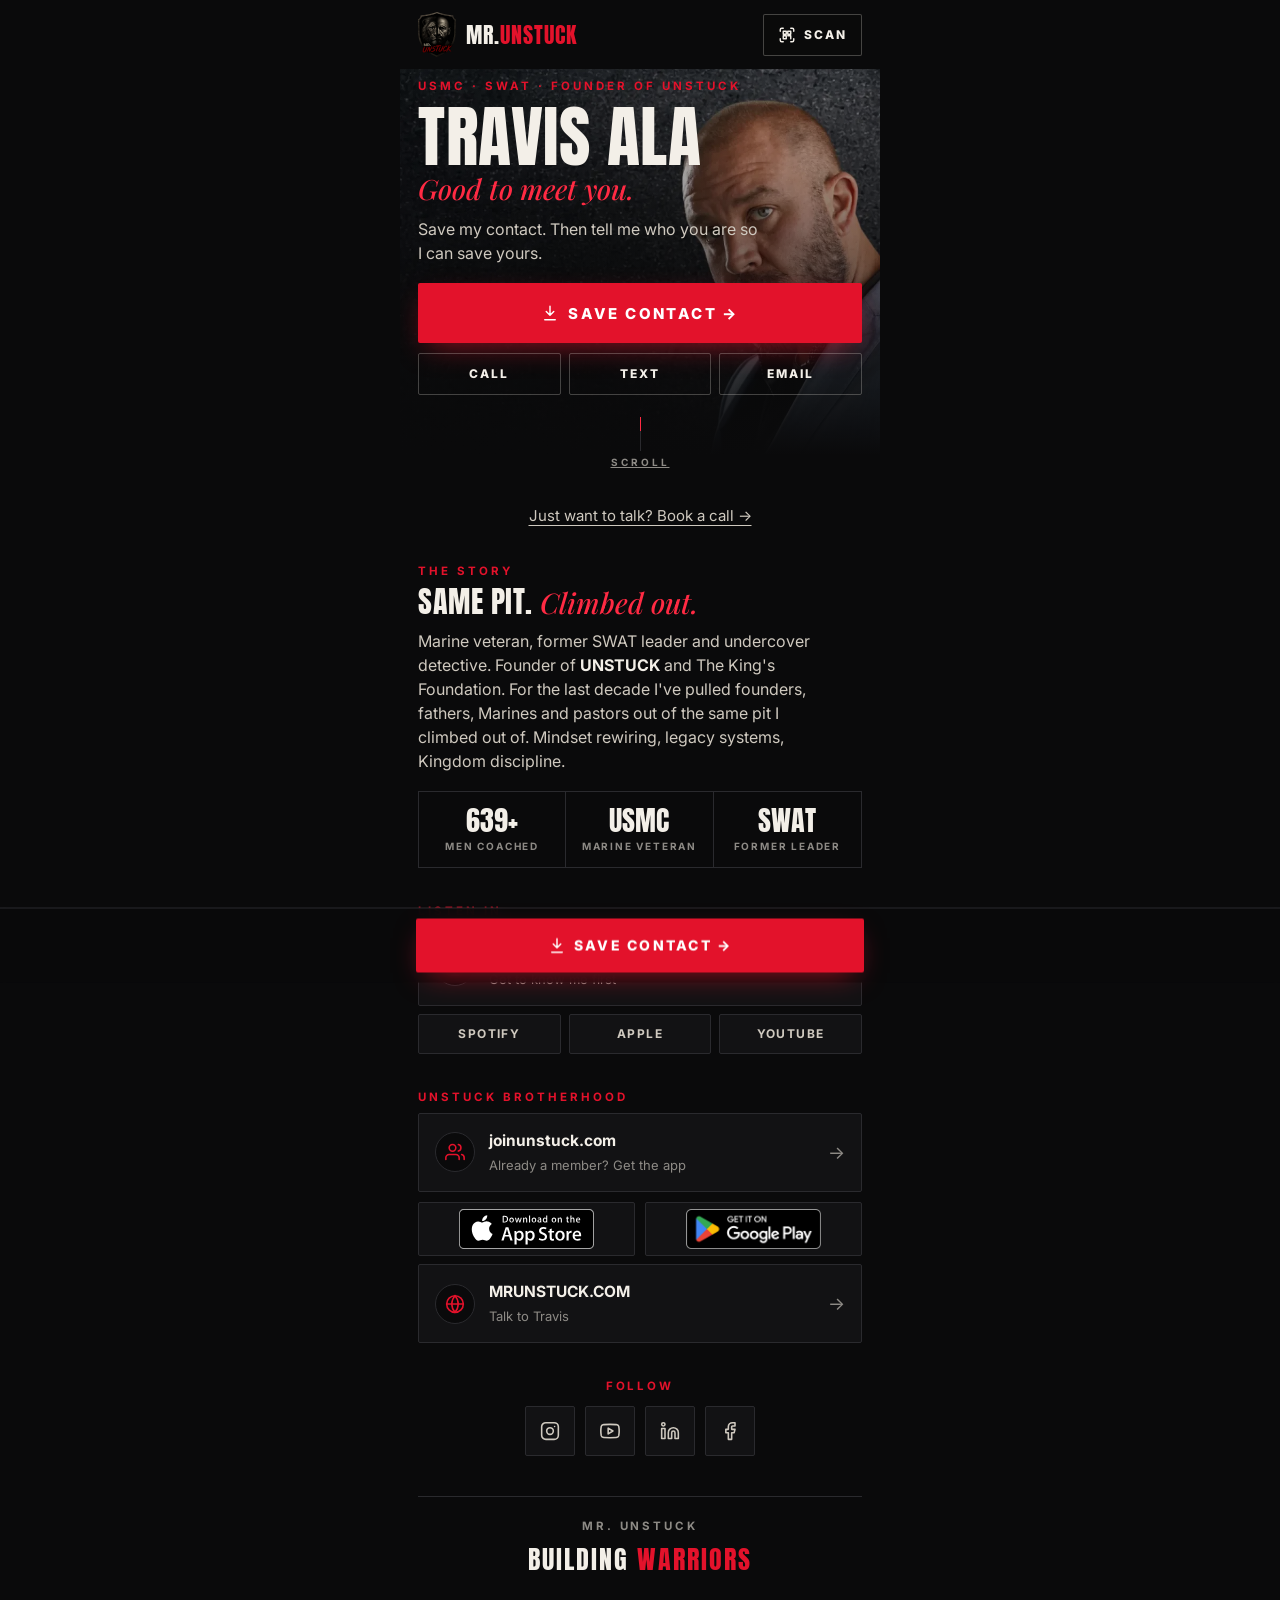
==== commit 80e6f52d: "Contact card: scroll-inducing motion, real .vcf for iPhone, polish Hero load sequence + slow portrai" ====
--- a/index.html
+++ b/index.html
@@ -29,7 +29,7 @@
 .hero .ph{position:absolute;inset:0;z-index:0;background:url(/travis-portrait.webp) center 18% / cover no-repeat;filter:saturate(.85)}
 .hero .ph:after{content:'';position:absolute;inset:0;background:linear-gradient(180deg,rgba(10,10,11,.15) 0%,rgba(10,10,11,.55) 45%,var(--ink) 92%)}
 .hero > .pad{position:relative;z-index:1}
-.eyebrow{font:700 12px/1.3 var(--sans);letter-spacing:.28em;text-transform:uppercase;color:var(--red)}
+.eyebrow{font:700 11.5px/1.3 var(--sans);letter-spacing:.26em;text-transform:uppercase;color:var(--red)}
 h1{font-family:var(--display);font-weight:400;font-size:clamp(52px,15vw,68px);line-height:.95;letter-spacing:.5px;text-transform:uppercase;margin-top:10px;text-wrap:balance}
 .lede{font-family:var(--serif);font-style:italic;font-weight:500;font-size:28px;line-height:1.1;color:var(--red2);margin-top:6px}
 .sub{color:var(--bone2);font-size:16px;margin-top:12px;max-width:34ch}
@@ -114,7 +114,32 @@
 .xbtn{position:absolute;top:calc(14px + env(safe-area-inset-top,0px));right:14px;width:44px;height:44px;border:1px solid var(--line);background:var(--ink2);color:var(--bone);font-size:22px;line-height:1;cursor:pointer;border-radius:2px}
 body.lock{overflow:hidden}
 body.lock .bar{display:none}
-@media (prefers-reduced-motion:reduce){*{animation:none!important;transition:none!important;scroll-behavior:auto!important}}
+
+/* Motion */
+@keyframes up{from{opacity:0;transform:translateY(18px)}to{opacity:1;transform:none}}
+@keyframes kb{from{transform:scale(1.08) translateY(-6px)}to{transform:none}}
+@keyframes glow{0%,100%{box-shadow:0 10px 30px -10px rgba(227,18,43,.7)}50%{box-shadow:0 14px 40px -8px rgba(227,18,43,1)}}
+@keyframes cue{0%{transform:translateY(-14px);opacity:0}30%{opacity:1}100%{transform:translateY(14px);opacity:0}}
+@keyframes pop{from{opacity:0;transform:scale(.92)}to{opacity:1;transform:none}}
+@keyframes draw{to{stroke-dashoffset:0}}
+.hero .ph{animation:kb 12s ease-out both}
+.hero .a{animation:up .7s cubic-bezier(.2,.7,.2,1) both}
+.hero .a1{animation-delay:.05s}.hero .a2{animation-delay:.18s}.hero .a3{animation-delay:.32s}.hero .a4{animation-delay:.44s}.hero .a5{animation-delay:.56s}.hero .a6{animation-delay:.68s}
+.btn.big{animation:up .7s .56s cubic-bezier(.2,.7,.2,1) both,glow 2.8s 1.4s ease-in-out infinite}
+.cue{display:flex;flex-direction:column;align-items:center;gap:6px;margin-top:22px;color:var(--mute);font:700 10px/1 var(--sans);letter-spacing:.3em;text-transform:uppercase;transition:opacity .4s}
+.cue i{display:block;width:1px;height:34px;background:var(--line);position:relative;overflow:hidden}
+.cue i:after{content:'';position:absolute;left:0;top:0;width:1px;height:14px;background:var(--red2);animation:cue 1.6s ease-in-out infinite}
+.cue.off{opacity:0;pointer-events:none}
+html.js .rv{opacity:0;transform:translateY(22px);transition:opacity .65s cubic-bezier(.2,.7,.2,1),transform .65s cubic-bezier(.2,.7,.2,1)}
+html.js .rv.in{opacity:1;transform:none}
+html.js .rv.d1{transition-delay:.08s}html.js .rv.d2{transition-delay:.16s}html.js .rv.d3{transition-delay:.24s}
+.panel.on .chip{animation:up .45s both}.panel.on .chip:nth-child(1){animation-delay:.05s}.panel.on .chip:nth-child(2){animation-delay:.13s}.panel.on .chip:nth-child(3){animation-delay:.21s}
+.scan.on .tile{animation:pop .4s cubic-bezier(.2,.7,.2,1) both}
+.ck{width:16px;height:16px;stroke:var(--red2);stroke-width:2.6;fill:none;stroke-linecap:round;stroke-linejoin:round;stroke-dasharray:24;stroke-dashoffset:24;vertical-align:-3px;margin-right:6px}
+.panel.on .ck{animation:draw .5s .2s ease-out forwards}
+.stats b{font-variant-numeric:tabular-nums}
+@media (prefers-reduced-motion:reduce){*{animation:none!important;transition:none!important;scroll-behavior:auto!important}html.js .rv{opacity:1;transform:none}.cue{display:none}}
+
 </style></head><body><main class="w">
 
 <header class="top pad">
@@ -125,12 +150,13 @@
 <section class="hero">
 <div class="ph" aria-hidden="true"></div>
 <div class="pad">
-<div class="eyebrow">Marine · Former SWAT · Founder of Unstuck</div>
-<h1>Travis Ala</h1>
-<div class="lede">Good to meet you.</div>
-<p class="sub">Save my contact. Then tell me who you are so I can save yours.</p>
+<div class="eyebrow a a1">USMC · SWAT · Founder of Unstuck</div>
+<h1 class="a a2">Travis Ala</h1>
+<div class="lede a a3">Good to meet you.</div>
+<p class="sub a a4">Save my contact. Then tell me who you are so I can save yours.</p>
 <button class="btn red big" id="open" type="button" aria-controls="shake" aria-expanded="false"><svg class="i" viewBox="0 0 24 24"><path d="M12 3v12m0 0-5-5m5 5 5-5M5 21h14"/></svg>Save Contact →</button>
-<div class="row3"><a class="btn ghost" href="tel:+14699660310">Call</a><a class="btn ghost" href="sms:+14699660310">Text</a><a class="btn ghost" href="mailto:support@mrunstuck.com">Email</a></div>
+<div class="row3 a a6"><a class="btn ghost" href="tel:+14699660310">Call</a><a class="btn ghost" href="sms:+14699660310">Text</a><a class="btn ghost" href="mailto:support@mrunstuck.com">Email</a></div>
+<a class="cue a a6" id="cue" href="#story" aria-label="Scroll for more"><i></i>Scroll</a>
 </div>
 </section>
 
@@ -159,36 +185,36 @@
 </section>
 
 <section class="panel" id="done" aria-live="polite">
-<div class="meta"><span>Unlocked</span><span>Contact Card</span></div>
+<div class="meta"><span><svg class="ck" viewBox="0 0 24 24"><path d="M4 12.5l5 5L20 7"/></svg>Unlocked</span><span>Contact Card</span></div>
 <h2 id="hi">You're in</h2>
 <p id="next"></p>
-<button class="btn red" id="save" type="button"><svg class="i" viewBox="0 0 24 24"><path d="M12 3v12m0 0-5-5m5 5 5-5M5 21h14"/></svg>Save Travis's Contact</button>
+<a class="btn red" id="save" href="/card/travis-ala-mrunstuck.vcf" download="Travis-Ala.vcf"><svg class="i" viewBox="0 0 24 24"><path d="M12 3v12m0 0-5-5m5 5 5-5M5 21h14"/></svg>Save Travis's Contact</a>
 <div class="row2"><a class="btn ghost" id="call" href="#">Call</a><a class="btn ghost" id="text" href="#">Text</a></div>
 <div id="extra"></div>
 </section>
-<a class="quiet" id="bookq" href="https://mrunstuck.com/start?utm_source=contact-card&utm_medium=quiet">Just want to talk? Book a call ↓</a>
-
-<section class="sec">
+<a class="quiet rv" id="bookq" href="https://mrunstuck.com/start?utm_source=contact-card&utm_medium=quiet">Just want to talk? Book a call →</a>
+
+<section class="sec rv" id="story">
 <div class="eyebrow">The story</div>
 <h2>Same pit. <em>Climbed out.</em></h2>
 <p class="story">Marine veteran, former SWAT leader and undercover detective. Founder of <b>UNSTUCK</b> and The King's Foundation. For the last decade I've pulled founders, fathers, Marines and pastors out of the same pit I climbed out of. Mindset rewiring, legacy systems, Kingdom discipline.</p>
-<div class="stats"><div><b>1,000+</b><small>Men coached</small></div><div><b>USMC</b><small>Marine veteran</small></div><div><b>SWAT</b><small>Former leader</small></div></div>
-</section>
-
-<section class="sec">
+<div class="stats rv d1"><div><b data-count="1000" data-suffix="+">1,000+</b><small>Men coached</small></div><div><b>USMC</b><small>Marine veteran</small></div><div><b>SWAT</b><small>Former leader</small></div></div>
+</section>
+
+<section class="sec rv">
 <div class="eyebrow">Listen in</div>
 <a class="l" href="https://www.youtube.com/@notorioussinnerpodcast"><span class="n"><svg class="i" viewBox="0 0 24 24"><path d="M12 1a3 3 0 0 0-3 3v8a3 3 0 0 0 6 0V4a3 3 0 0 0-3-3z"/><path d="M19 10v2a7 7 0 0 1-14 0v-2M12 19v4M8 23h8"/></svg></span><div><b>Notorious Sinner Podcast</b><small>Get to know me first</small></div><span class="ar">→</span></a>
 <div class="pods"><a href="https://open.spotify.com/show/033L5UwJ7sPwb8VSR8O3yk">Spotify</a><a href="https://podcasts.apple.com/us/podcast/notorious-sinner-podcast/id6805041518">Apple</a><a href="https://www.youtube.com/@notorioussinnerpodcast">YouTube</a></div>
 </section>
 
-<section class="sec">
+<section class="sec rv">
 <div class="eyebrow">Unstuck Brotherhood</div>
 <a class="l" href="https://joinunstuck.com"><span class="n"><svg class="i" viewBox="0 0 24 24"><path d="M17 21v-2a4 4 0 0 0-4-4H5a4 4 0 0 0-4 4v2M23 21v-2a4 4 0 0 0-3-3.9M16 3.1a4 4 0 0 1 0 7.8"/><circle cx="9" cy="7" r="4"/></svg></span><div><b>joinunstuck.com</b><small>Already a member? Get the app</small></div><span class="ar">→</span></a>
 <div class="bd"><a href="https://apps.apple.com/us/app/unstuck-brotherhood/id6754237033" aria-label="Download on the App Store"><img src="/badge-appstore.svg" alt="Download on the App Store"></a><a href="https://play.google.com/store/apps/details?id=com.unstuck.wl" aria-label="Get it on Google Play"><img src="/badge-googleplay.png" alt="Get it on Google Play"></a></div>
 <a class="l" href="https://mrunstuck.com"><span class="n"><svg class="i" viewBox="0 0 24 24"><circle cx="12" cy="12" r="10"/><path d="M2 12h20M12 2a15 15 0 0 1 0 20 15 15 0 0 1 0-20"/></svg></span><div><b>MRUNSTUCK.COM</b><small>Talk to Travis</small></div><span class="ar">→</span></a>
 </section>
 
-<section class="sec" style="text-align:center">
+<section class="sec rv" style="text-align:center">
 <div class="eyebrow">Follow</div>
 <div class="so">
 <a href="https://www.instagram.com/mrunstuck/" aria-label="Instagram"><svg class="i" viewBox="0 0 24 24"><rect x="2" y="2" width="20" height="20" rx="5"/><circle cx="12" cy="12" r="4"/><path d="M17.5 6.5h.01"/></svg></a>
@@ -197,7 +223,7 @@
 <a href="https://www.facebook.com/travismasonala" aria-label="Facebook"><svg class="i" viewBox="0 0 24 24"><path d="M18 2h-3a5 5 0 0 0-5 5v3H7v4h3v8h4v-8h3l1-4h-4V7a1 1 0 0 1 1-1h3z"/></svg></a></div>
 </section>
 
-<footer><div class="eyebrow">Mr. Unstuck</div><b>Building <span>warriors</span></b></footer>
+<footer class="rv"><div class="eyebrow">Mr. Unstuck</div><b>Building <span>warriors</span></b></footer>
 </div>
 </main>
 
@@ -218,13 +244,10 @@
 (function(){
   // Card is embedded (not a public file) and only offered after the handshake.
   var HOOK='https://hooks.zapier.com/hooks/catch/27472916/CGpyQInU9S2DRC6RC/';
-  var CARD="[base64]";
   var $=function(i){return document.getElementById(i)};
   var shake=$('shake'),done=$('done'),openBtn=$('open'),unlocked=false,url=null,lead={};
-  function bytes(b){var s=atob(b),u=new Uint8Array(s.length);for(var i=0;i<s.length;i++)u[i]=s.charCodeAt(i);return u}
   function showShake(){shake.classList.add('on');openBtn.setAttribute('aria-expanded','true');
     try{shake.scrollIntoView({behavior:'smooth',block:'center'})}catch(e){} setTimeout(function(){$('name').focus({preventScroll:true})},350)}
-  function trigger(){ if(unlocked){ $('save').click() } else { showShake() } }
   openBtn.addEventListener('click',function(){ if(unlocked){done.scrollIntoView({behavior:'smooth',block:'center'})} else showShake() });
   $('barbtn').addEventListener('click',function(){ if(unlocked){$('save').click()} else {window.scrollTo({top:0,behavior:'smooth'});showShake()} });
 
@@ -232,23 +255,20 @@
   $('source').value=(qs.get('src')||qs.get('for')||'').slice(0,60);
 
   function digits(s){return (s||'').replace(/\D/g,'')}
+  var NUM='+14699660310';
   function unlock(){
-    var raw=bytes(CARD),txt=new TextDecoder().decode(raw),m=txt.match(/TEL[^:\r\n]*:([+\d][\d\s().-]*)/),num=m?m[1].replace(/[^\d+]/g,''):'';
-    url=URL.createObjectURL(new Blob([raw],{type:'text/vcard'}));
     var first=lead.name.split(/\s+/)[0];
     $('hi').textContent="You're in, "+first;
     var r=lead.reason,msg,extra='';
     if(r==='Looking for help'){msg="Glad you reached out. Save my contact, then pick a time and we'll talk about where you're stuck.";
-      extra='<a class="btn red" style="margin-top:12px" href="https://mrunstuck.com/start?utm_source=contact-card&utm_medium=handshake">Book a Call</a>'}
+      extra='<a class="btn red" href="https://mrunstuck.com/start?utm_source=contact-card&utm_medium=handshake">Book a Call →</a>'}
     else if(r==='Speaking or business'){msg="Save my contact, then send me the details and I'll get back to you.";
-      extra='<a class="btn red" style="margin-top:12px" href="mailto:support@mrunstuck.com?subject='+encodeURIComponent('Speaking / partnership inquiry')+'&body='+encodeURIComponent('Name: '+lead.name+'\nOrganization:\nWhat you have in mind:\nDate / location (if an event):\n')+'">Email Travis</a>'}
+      extra='<a class="btn red" href="mailto:support@mrunstuck.com?subject='+encodeURIComponent('Speaking / partnership inquiry')+'&body='+encodeURIComponent('Name: '+lead.name+'\nOrganization:\nWhat you have in mind:\nDate / location (if an event):\n')+'">Email Travis →</a>'}
     else{msg="Good to meet you. Save my contact, then text me so I have yours too.";}
     $('next').textContent=msg;$('extra').innerHTML=extra;
-    var a=$('save');a.onclick=function(){var l=document.createElement('a');l.href=url;l.download='Travis-Ala.vcf';document.body.appendChild(l);l.click();l.remove()};
-    $('call').href='tel:'+num;
-    $('text').href='sms:'+num+'?&body='+encodeURIComponent("Hey Travis, it's "+first+". ");
+    $('call').href='tel:'+NUM;
+    $('text').href='sms:'+NUM+'?&body='+encodeURIComponent("Hey Travis, it's "+first+". ");
     unlocked=true;shake.classList.remove('on');done.classList.add('on');openBtn.style.display='none';$('bookq').style.display='none';
-    $('barbtn').lastChild.textContent='Save Contact';
     try{done.scrollIntoView({behavior:'smooth',block:'start'})}catch(e){}
   }
 
@@ -341,6 +361,15 @@
     (navigator.clipboard?navigator.clipboard.writeText(SCAN_URL):Promise.reject()).then(function(){b.textContent='Copied'},function(){window.prompt('Copy this link',SCAN_URL)});
     setTimeout(function(){b.textContent='Copy Link'},1800)});
 
+  // Reveal on scroll + scroll cue + stat count-up
+  var rv=[].slice.call(document.querySelectorAll('.rv')),cue=$('cue');
+  function countUp(el){var end=+el.dataset.count,suf=el.dataset.suffix||'',t0=null;if(matchMedia('(prefers-reduced-motion: reduce)').matches){el.textContent=end.toLocaleString()+suf;return}function f(t){if(!t0)t0=t;var k=Math.min(1,(t-t0)/1100),e=1-Math.pow(1-k,3);el.textContent=Math.round(end*e).toLocaleString()+suf;if(k<1)requestAnimationFrame(f)}requestAnimationFrame(f)}
+  if('IntersectionObserver' in window){
+    var io=new IntersectionObserver(function(es){es.forEach(function(e){if(e.isIntersecting){e.target.classList.add('in');e.target.querySelectorAll('[data-count]').forEach(countUp);io.unobserve(e.target)}})},{rootMargin:'0px 0px -12% 0px',threshold:.08});
+    rv.forEach(function(el){io.observe(el)});
+  }else{rv.forEach(function(el){el.classList.add('in')})}
+  if(matchMedia('(prefers-reduced-motion: reduce)').matches)document.querySelectorAll('[data-count]').forEach(function(el){el.textContent=(+el.dataset.count).toLocaleString()+(el.dataset.suffix||'')});
+  addEventListener('scroll',function(){cue.classList.toggle('off',scrollY>60)},{passive:true});
   var hero=document.querySelector('.hero');
   function syncBar(){var r=hero.getBoundingClientRect();$('bar').classList.toggle('show',r.bottom<60&&!shake.classList.contains('on')&&!scan.classList.contains('on'))}
   addEventListener('scroll',syncBar,{passive:true});addEventListener('resize',syncBar);
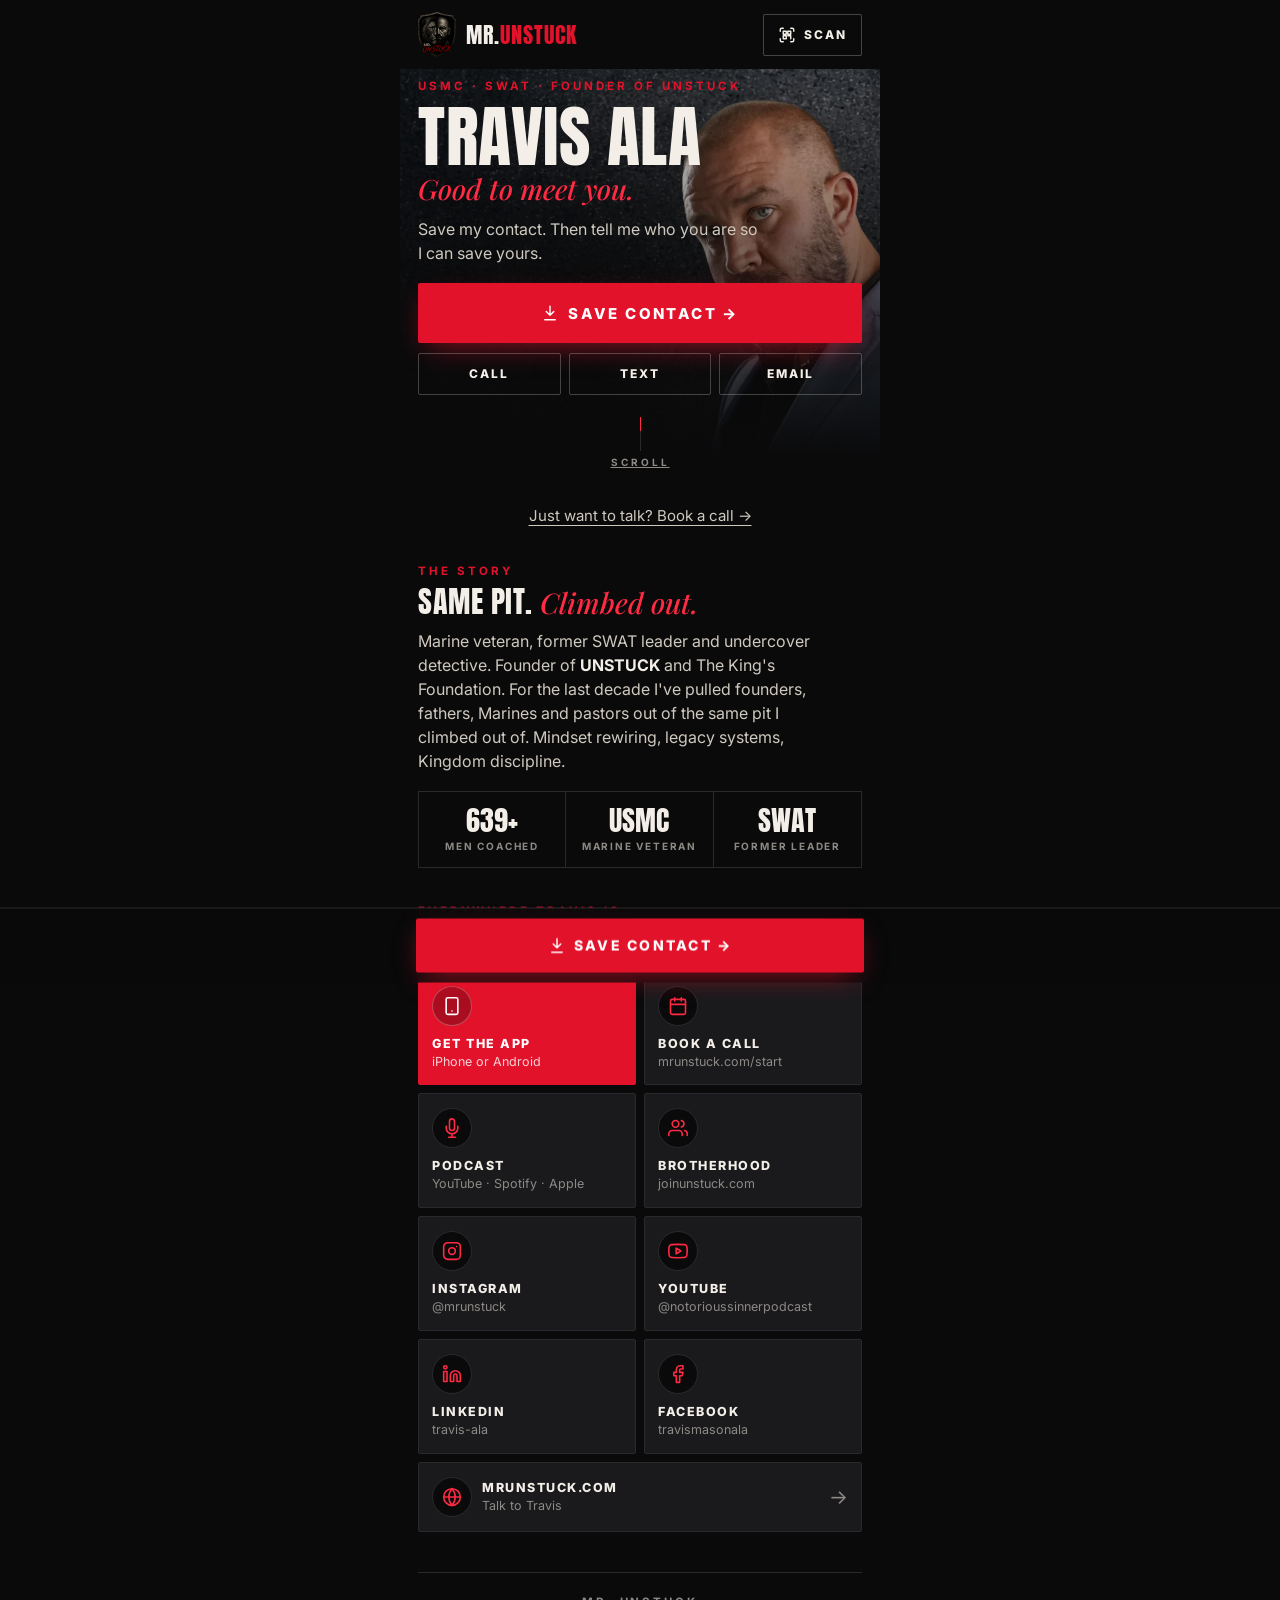
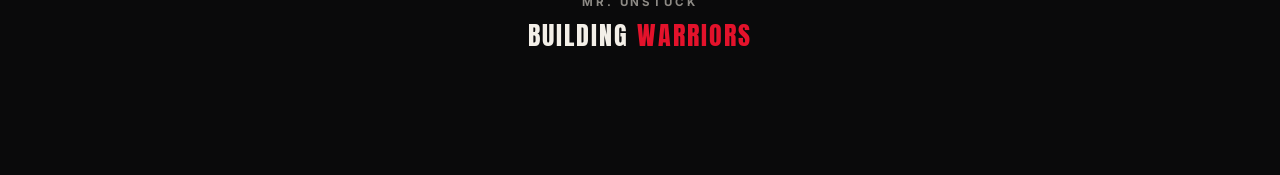
==== commit 810e758e: "Contact card: branching 3-step flow, tailored next moves, consolidated app grid Step 1 picks the bra" ====
--- a/index.html
+++ b/index.html
@@ -126,6 +126,7 @@
 .hero .a{animation:up .7s cubic-bezier(.2,.7,.2,1) both}
 .hero .a1{animation-delay:.05s}.hero .a2{animation-delay:.18s}.hero .a3{animation-delay:.32s}.hero .a4{animation-delay:.44s}.hero .a5{animation-delay:.56s}.hero .a6{animation-delay:.68s}
 .btn.big{animation:up .7s .56s cubic-bezier(.2,.7,.2,1) both,glow 2.8s 1.4s ease-in-out infinite}
+.btn.big.unl{animation:glow 2.8s ease-in-out infinite}
 .cue{display:flex;flex-direction:column;align-items:center;gap:6px;margin-top:22px;color:var(--mute);font:700 10px/1 var(--sans);letter-spacing:.3em;text-transform:uppercase;transition:opacity .4s}
 .cue i{display:block;width:1px;height:34px;background:var(--line);position:relative;overflow:hidden}
 .cue i:after{content:'';position:absolute;left:0;top:0;width:1px;height:14px;background:var(--red2);animation:cue 1.6s ease-in-out infinite}
@@ -138,6 +139,39 @@
 .ck{width:16px;height:16px;stroke:var(--red2);stroke-width:2.6;fill:none;stroke-linecap:round;stroke-linejoin:round;stroke-dasharray:24;stroke-dashoffset:24;vertical-align:-3px;margin-right:6px}
 .panel.on .ck{animation:draw .5s .2s ease-out forwards}
 .stats b{font-variant-numeric:tabular-nums}
+
+/* Flow */
+.flow{display:none;margin-top:14px;background:var(--ink2);border:1px solid var(--line);overflow:hidden}
+.flow.on{display:block;animation:in .25s ease}
+.prog{height:3px;background:var(--line);position:relative}.prog i{position:absolute;left:0;top:0;bottom:0;background:var(--red);width:33%;transition:width .45s cubic-bezier(.2,.7,.2,1)}
+.flow .in{padding:18px 18px 20px}
+.step{display:none}.step.on{display:block;animation:slide .35s cubic-bezier(.2,.7,.2,1)}
+@keyframes slide{from{opacity:0;transform:translateX(26px)}to{opacity:1;transform:none}}
+.step.back{animation-name:slideb}@keyframes slideb{from{opacity:0;transform:translateX(-26px)}to{opacity:1;transform:none}}
+.meta{display:flex;justify-content:space-between;font:700 11px/1 var(--sans);letter-spacing:.22em;text-transform:uppercase;color:var(--mute);margin-bottom:14px}
+.meta a,.meta button{all:unset;cursor:pointer;color:var(--bone2);text-decoration:underline;text-underline-offset:3px;font:inherit;letter-spacing:inherit}
+.br{display:flex;flex-direction:column;gap:8px;margin-top:14px}
+.brc{all:unset;box-sizing:border-box;cursor:pointer;display:flex;align-items:center;gap:14px;padding:15px 14px;border:1px solid var(--line);background:var(--ink3);border-radius:2px;color:var(--bone);transition:border-color .15s,background .15s,transform .15s}
+.brc .n{width:44px;height:44px;border-radius:50%;background:var(--ink);border:1px solid var(--line);display:flex;align-items:center;justify-content:center;font-family:var(--display);font-size:18px;color:var(--red);flex:none}
+.brc b{display:block;font-size:16px;font-weight:700}.brc small{display:block;color:var(--mute);font-size:13px;margin-top:2px;line-height:1.35}
+.brc .ar{margin-left:auto;color:var(--mute);font-size:20px}
+.brc:hover,.brc:focus-visible{border-color:var(--red);outline:0}
+.brc:active{transform:scale(.985)}
+.brc[aria-pressed=true]{border-color:var(--red);background:#1d1113}.brc[aria-pressed=true] .n{background:var(--red);color:#fff;border-color:var(--red)}.brc[aria-pressed=true] .ar{color:var(--red2)}
+.pick{display:inline-flex;align-items:center;gap:8px;margin-bottom:12px;padding:7px 10px 7px 7px;border:1px solid var(--line);background:var(--ink3);border-radius:2px;font:700 12px/1 var(--sans);letter-spacing:.12em;text-transform:uppercase;color:var(--bone2)}
+.pick .n{width:24px;height:24px;border-radius:50%;background:var(--red);color:#fff;display:flex;align-items:center;justify-content:center;font-family:var(--display);font-size:12px}
+/* Next moves / ecosystem tiles */
+.tiles{display:grid;grid-template-columns:1fr 1fr;gap:8px;margin-top:14px}
+.tile2{display:flex;flex-direction:column;gap:10px;padding:14px 13px;width:100%;text-align:left;font:inherit;cursor:pointer;border:1px solid var(--line);background:var(--ink3);color:var(--bone);text-decoration:none;border-radius:2px;min-height:112px;transition:border-color .15s,transform .15s}
+.tile2:hover{border-color:var(--red)}.tile2:active{transform:scale(.985)}
+.tile2 .ic{width:40px;height:40px;border-radius:50%;background:var(--ink);border:1px solid var(--line);display:flex;align-items:center;justify-content:center;color:var(--red2)}
+.tile2 b{display:block;font:800 12.5px/1.2 var(--sans);letter-spacing:.12em;text-transform:uppercase}
+.tile2 small{display:block;color:var(--mute);font-size:12.5px;line-height:1.35;margin-top:3px}
+.tile2.hot{background:var(--red);border-color:var(--red);color:#fff}.tile2.hot .ic{background:rgba(0,0,0,.25);border-color:rgba(255,255,255,.25);color:#fff}.tile2.hot small{color:rgba(255,255,255,.8)}
+.tile2.wide{grid-column:1/-1;flex-direction:row;align-items:center;min-height:0}
+.tile2.wide .ic{flex:none}.tile2.wide .ar{margin-left:auto;color:var(--mute);font-size:20px}
+.badges{display:flex;gap:8px;margin-top:8px}.badges a{flex:1;display:flex;justify-content:center;align-items:center;border:1px solid var(--line);background:var(--ink);padding:6px;border-radius:2px}.badges img{height:36px;width:auto;max-width:100%;display:block}
+.hide{display:none!important}
 @media (prefers-reduced-motion:reduce){*{animation:none!important;transition:none!important;scroll-behavior:auto!important}html.js .rv{opacity:1;transform:none}.cue{display:none}}
 
 </style></head><body><main class="w">
@@ -161,36 +195,48 @@
 </section>
 
 <div class="pad">
-<!-- Handshake: captured in Netlify Forms ("contact-save") + Zapier, then the card unlocks -->
-<section class="panel" id="shake" aria-labelledby="sh">
-<div class="meta"><span>Step 1 of 1 · 3 fields</span><span>No pitch</span></div>
-<h2 id="sh">Who am I <em>talking to?</em></h2>
-<p class="lead">Tell me who you are and I'll hand you my contact. It goes straight to me.</p>
+<!-- Flow: 1 branch -> 2 identity -> 3 unlocked. Captured in Netlify Forms ("contact-save") + Zapier. -->
+<section class="flow" id="flow" aria-live="polite">
+<div class="prog" aria-hidden="true"><i id="prog"></i></div>
 <form id="gate" name="contact-save" method="POST" action="/" data-netlify="true" netlify-honeypot="bot-field" novalidate>
 <input type="hidden" name="form-name" value="contact-save">
 <input type="hidden" name="source" id="source" value="">
+<input type="hidden" name="reason" id="reason" value="">
 <p class="hp"><label>Leave this empty <input name="bot-field" tabindex="-1" autocomplete="off"></label></p>
+
+<div class="in step on" id="s1" data-step="1">
+<div class="meta"><span>Step 1 of 2 · 1 tap</span><span>No pitch</span></div>
+<h2>What brings <em>you here?</em></h2>
+<p class="lead">Pick one. I'll point you the right way.</p>
+<div class="br" role="group" aria-label="What brings you here">
+<button class="brc" type="button" data-k="help" data-v="Looking for help" aria-pressed="false"><span class="n">01</span><span><b>I'm looking for help</b><small>Stuck, carrying it alone, or ready to get moving.</small></span><span class="ar">→</span></button>
+<button class="brc" type="button" data-k="biz" data-v="Speaking or business" aria-pressed="false"><span class="n">02</span><span><b>Speaking or business</b><small>Events, podcast, partnerships.</small></span><span class="ar">→</span></button>
+<button class="brc" type="button" data-k="connect" data-v="Just connecting" aria-pressed="false"><span class="n">03</span><span><b>Just connecting</b><small>We met. Let's stay in touch.</small></span><span class="ar">→</span></button>
+</div>
+</div>
+
+<div class="in step" id="s2" data-step="2">
+<div class="meta"><span>Step 2 of 2 · 2 fields</span><button type="button" id="back">← Change</button></div>
+<div class="pick" id="pick"><span class="n">01</span><span id="pickl"></span></div>
+<h2>Who am I <em>talking to?</em></h2>
+<p class="lead">Tell me who you are and I'll hand you my contact. It goes straight to me.</p>
 <label class="f"><span>First name</span><input type="text" id="name" name="name" autocomplete="given-name" autocapitalize="words" required></label>
-<label class="f"><span>Mobile number</span><input type="tel" id="phone" name="phone" inputmode="tel" autocomplete="tel" placeholder="(555) 555-5555" required></label>
-<div class="f" style="margin-bottom:0"><span>What brings you here?</span>
-<div class="chips" role="radiogroup" aria-label="What brings you here">
-<div class="chip"><input type="radio" name="reason" id="r1" value="Looking for help" required><label for="r1"><span class="n">01</span>I'm looking for help<span class="ar">→</span></label></div>
-<div class="chip"><input type="radio" name="reason" id="r2" value="Speaking or business"><label for="r2"><span class="n">02</span>Speaking or business<span class="ar">→</span></label></div>
-<div class="chip"><input type="radio" name="reason" id="r3" value="Just connecting" checked><label for="r3"><span class="n">03</span>Just connecting<span class="ar">→</span></label></div>
-</div></div>
+<label class="f"><span>Mobile number</span><input type="tel" id="phone" name="phone" inputmode="tel" autocomplete="tel" placeholder="(555) 555-5555" maxlength="14" required></label>
 <div class="err" id="err" role="alert"></div>
 <button class="btn red" id="go" type="submit">Unlock My Contact →</button>
 <p class="fine">Only Travis sees this. No lists, no spam.</p>
+</div>
 </form>
-</section>
-
-<section class="panel" id="done" aria-live="polite">
+
+<div class="in step" id="s3" data-step="3">
 <div class="meta"><span><svg class="ck" viewBox="0 0 24 24"><path d="M4 12.5l5 5L20 7"/></svg>Unlocked</span><span>Contact Card</span></div>
 <h2 id="hi">You're in</h2>
-<p id="next"></p>
+<p class="lead" id="next"></p>
 <a class="btn red" id="save" href="/card/travis-ala-mrunstuck.vcf" download="Travis-Ala.vcf"><svg class="i" viewBox="0 0 24 24"><path d="M12 3v12m0 0-5-5m5 5 5-5M5 21h14"/></svg>Save Travis's Contact</a>
-<div class="row2"><a class="btn ghost" id="call" href="#">Call</a><a class="btn ghost" id="text" href="#">Text</a></div>
-<div id="extra"></div>
+<div class="row2"><a class="btn ghost" id="call" href="tel:+14699660310">Call</a><a class="btn ghost" id="text" href="sms:+14699660310">Text</a></div>
+<div class="eyebrow" style="margin-top:22px">Your next moves</div>
+<div class="tiles" id="moves"></div>
+</div>
 </section>
 <a class="quiet rv" id="bookq" href="https://mrunstuck.com/start?utm_source=contact-card&utm_medium=quiet">Just want to talk? Book a call →</a>
 
@@ -201,26 +247,11 @@
 <div class="stats rv d1"><div><b data-count="1000" data-suffix="+">1,000+</b><small>Men coached</small></div><div><b>USMC</b><small>Marine veteran</small></div><div><b>SWAT</b><small>Former leader</small></div></div>
 </section>
 
-<section class="sec rv">
-<div class="eyebrow">Listen in</div>
-<a class="l" href="https://www.youtube.com/@notorioussinnerpodcast"><span class="n"><svg class="i" viewBox="0 0 24 24"><path d="M12 1a3 3 0 0 0-3 3v8a3 3 0 0 0 6 0V4a3 3 0 0 0-3-3z"/><path d="M19 10v2a7 7 0 0 1-14 0v-2M12 19v4M8 23h8"/></svg></span><div><b>Notorious Sinner Podcast</b><small>Get to know me first</small></div><span class="ar">→</span></a>
-<div class="pods"><a href="https://open.spotify.com/show/033L5UwJ7sPwb8VSR8O3yk">Spotify</a><a href="https://podcasts.apple.com/us/podcast/notorious-sinner-podcast/id6805041518">Apple</a><a href="https://www.youtube.com/@notorioussinnerpodcast">YouTube</a></div>
-</section>
-
-<section class="sec rv">
-<div class="eyebrow">Unstuck Brotherhood</div>
-<a class="l" href="https://joinunstuck.com"><span class="n"><svg class="i" viewBox="0 0 24 24"><path d="M17 21v-2a4 4 0 0 0-4-4H5a4 4 0 0 0-4 4v2M23 21v-2a4 4 0 0 0-3-3.9M16 3.1a4 4 0 0 1 0 7.8"/><circle cx="9" cy="7" r="4"/></svg></span><div><b>joinunstuck.com</b><small>Already a member? Get the app</small></div><span class="ar">→</span></a>
-<div class="bd"><a href="https://apps.apple.com/us/app/unstuck-brotherhood/id6754237033" aria-label="Download on the App Store"><img src="/badge-appstore.svg" alt="Download on the App Store"></a><a href="https://play.google.com/store/apps/details?id=com.unstuck.wl" aria-label="Get it on Google Play"><img src="/badge-googleplay.png" alt="Get it on Google Play"></a></div>
-<a class="l" href="https://mrunstuck.com"><span class="n"><svg class="i" viewBox="0 0 24 24"><circle cx="12" cy="12" r="10"/><path d="M2 12h20M12 2a15 15 0 0 1 0 20 15 15 0 0 1 0-20"/></svg></span><div><b>MRUNSTUCK.COM</b><small>Talk to Travis</small></div><span class="ar">→</span></a>
-</section>
-
-<section class="sec rv" style="text-align:center">
-<div class="eyebrow">Follow</div>
-<div class="so">
-<a href="https://www.instagram.com/mrunstuck/" aria-label="Instagram"><svg class="i" viewBox="0 0 24 24"><rect x="2" y="2" width="20" height="20" rx="5"/><circle cx="12" cy="12" r="4"/><path d="M17.5 6.5h.01"/></svg></a>
-<a href="https://www.youtube.com/@notorioussinnerpodcast" aria-label="YouTube"><svg class="i" viewBox="0 0 24 24"><path d="M22.5 6.4a2.8 2.8 0 0 0-2-2C18.9 4 12 4 12 4s-6.9 0-8.5.4a2.8 2.8 0 0 0-2 2A29 29 0 0 0 1 12a29 29 0 0 0 .5 5.6 2.8 2.8 0 0 0 2 2c1.6.4 8.5.4 8.5.4s6.9 0 8.5-.4a2.8 2.8 0 0 0 2-2A29 29 0 0 0 23 12a29 29 0 0 0-.5-5.6z"/><path d="m9.8 15.5 5.7-3.5-5.7-3.5z"/></svg></a>
-<a href="https://www.linkedin.com/in/travis-ala/" aria-label="LinkedIn"><svg class="i" viewBox="0 0 24 24"><path d="M16 8a6 6 0 0 1 6 6v7h-4v-7a2 2 0 0 0-4 0v7h-4v-7a6 6 0 0 1 6-6zM2 9h4v12H2z"/><circle cx="4" cy="4" r="2"/></svg></a>
-<a href="https://www.facebook.com/travismasonala" aria-label="Facebook"><svg class="i" viewBox="0 0 24 24"><path d="M18 2h-3a5 5 0 0 0-5 5v3H7v4h3v8h4v-8h3l1-4h-4V7a1 1 0 0 1 1-1h3z"/></svg></a></div>
+<section class="sec rv" id="eco">
+<div class="eyebrow">Everywhere Travis is</div>
+<h2>One tap <em>from here.</em></h2>
+<div class="tiles" id="ecotiles"></div>
+<div class="badges hide" id="badges"><a href="https://apps.apple.com/us/app/unstuck-brotherhood/id6754237033" aria-label="Download on the App Store"><img src="/badge-appstore.svg" alt="Download on the App Store"></a><a href="https://play.google.com/store/apps/details?id=com.unstuck.wl" aria-label="Get it on Google Play"><img src="/badge-googleplay.png" alt="Get it on Google Play"></a></div>
 </section>
 
 <footer class="rv"><div class="eyebrow">Mr. Unstuck</div><b>Building <span>warriors</span></b></footer>
@@ -242,55 +273,97 @@
 
 <script>
 (function(){
-  // Card is embedded (not a public file) and only offered after the handshake.
+  document.documentElement.classList.add('js');
   var HOOK='https://hooks.zapier.com/hooks/catch/27472916/CGpyQInU9S2DRC6RC/';
+  var NUM='+14699660310', VCF='/card/travis-ala-mrunstuck.vcf';
   var $=function(i){return document.getElementById(i)};
-  var shake=$('shake'),done=$('done'),openBtn=$('open'),unlocked=false,url=null,lead={};
-  function showShake(){shake.classList.add('on');openBtn.setAttribute('aria-expanded','true');
-    try{shake.scrollIntoView({behavior:'smooth',block:'center'})}catch(e){} setTimeout(function(){$('name').focus({preventScroll:true})},350)}
-  openBtn.addEventListener('click',function(){ if(unlocked){done.scrollIntoView({behavior:'smooth',block:'center'})} else showShake() });
-  $('barbtn').addEventListener('click',function(){ if(unlocked){$('save').click()} else {window.scrollTo({top:0,behavior:'smooth'});showShake()} });
-
+  var flow=$('flow'),openBtn=$('open'),prog=$('prog'),unlocked=false,lead={},branch=null;
   var qs=new URLSearchParams(location.search);
   $('source').value=(qs.get('src')||qs.get('for')||'').slice(0,60);
 
-  function digits(s){return (s||'').replace(/\D/g,'')}
-  var NUM='+14699660310';
-  function unlock(){
-    var first=lead.name.split(/\s+/)[0];
-    $('hi').textContent="You're in, "+first;
-    var r=lead.reason,msg,extra='';
-    if(r==='Looking for help'){msg="Glad you reached out. Save my contact, then pick a time and we'll talk about where you're stuck.";
-      extra='<a class="btn red" href="https://mrunstuck.com/start?utm_source=contact-card&utm_medium=handshake">Book a Call →</a>'}
-    else if(r==='Speaking or business'){msg="Save my contact, then send me the details and I'll get back to you.";
-      extra='<a class="btn red" href="mailto:support@mrunstuck.com?subject='+encodeURIComponent('Speaking / partnership inquiry')+'&body='+encodeURIComponent('Name: '+lead.name+'\nOrganization:\nWhat you have in mind:\nDate / location (if an event):\n')+'">Email Travis →</a>'}
-    else{msg="Good to meet you. Save my contact, then text me so I have yours too.";}
-    $('next').textContent=msg;$('extra').innerHTML=extra;
-    $('call').href='tel:'+NUM;
+  // ---- platform-aware links ----
+  var ua=navigator.userAgent||'',isIOS=/iPhone|iPad|iPod/.test(ua),isAndroid=/Android/.test(ua);
+  var APP_IOS='https://apps.apple.com/us/app/unstuck-brotherhood/id6754237033',APP_AND='https://play.google.com/store/apps/details?id=com.unstuck.wl';
+  var APP=isIOS?APP_IOS:isAndroid?APP_AND:null;
+  var I={
+    cal:'<svg class="i" viewBox="0 0 24 24"><rect x="3" y="4" width="18" height="18" rx="2"/><path d="M16 2v4M8 2v4M3 10h18"/></svg>',
+    app:'<svg class="i" viewBox="0 0 24 24"><rect x="5" y="2" width="14" height="20" rx="2"/><path d="M12 18h.01"/></svg>',
+    mic:'<svg class="i" viewBox="0 0 24 24"><path d="M12 1a3 3 0 0 0-3 3v8a3 3 0 0 0 6 0V4a3 3 0 0 0-3-3z"/><path d="M19 10v2a7 7 0 0 1-14 0v-2M12 19v4M8 23h8"/></svg>',
+    mail:'<svg class="i" viewBox="0 0 24 24"><rect x="2" y="4" width="20" height="16" rx="2"/><path d="m22 6-10 7L2 6"/></svg>',
+    msg:'<svg class="i" viewBox="0 0 24 24"><path d="M21 15a2 2 0 0 1-2 2H7l-4 4V5a2 2 0 0 1 2-2h14a2 2 0 0 1 2 2z"/></svg>',
+    ppl:'<svg class="i" viewBox="0 0 24 24"><path d="M17 21v-2a4 4 0 0 0-4-4H5a4 4 0 0 0-4 4v2M23 21v-2a4 4 0 0 0-3-3.9M16 3.1a4 4 0 0 1 0 7.8"/><circle cx="9" cy="7" r="4"/></svg>',
+    ig:'<svg class="i" viewBox="0 0 24 24"><rect x="2" y="2" width="20" height="20" rx="5"/><circle cx="12" cy="12" r="4"/><path d="M17.5 6.5h.01"/></svg>',
+    yt:'<svg class="i" viewBox="0 0 24 24"><path d="M22.5 6.4a2.8 2.8 0 0 0-2-2C18.9 4 12 4 12 4s-6.9 0-8.5.4a2.8 2.8 0 0 0-2 2A29 29 0 0 0 1 12a29 29 0 0 0 .5 5.6 2.8 2.8 0 0 0 2 2c1.6.4 8.5.4 8.5.4s6.9 0 8.5-.4a2.8 2.8 0 0 0 2-2A29 29 0 0 0 23 12a29 29 0 0 0-.5-5.6z"/><path d="m9.8 15.5 5.7-3.5-5.7-3.5z"/></svg>',
+    li:'<svg class="i" viewBox="0 0 24 24"><path d="M16 8a6 6 0 0 1 6 6v7h-4v-7a2 2 0 0 0-4 0v7h-4v-7a6 6 0 0 1 6-6zM2 9h4v12H2z"/><circle cx="4" cy="4" r="2"/></svg>',
+    globe:'<svg class="i" viewBox="0 0 24 24"><circle cx="12" cy="12" r="10"/><path d="M2 12h20M12 2a15 15 0 0 1 0 20 15 15 0 0 1 0-20"/></svg>',
+    fb:'<svg class="i" viewBox="0 0 24 24"><path d="M18 2h-3a5 5 0 0 0-5 5v3H7v4h3v8h4v-8h3l1-4h-4V7a1 1 0 0 1 1-1h3z"/></svg>'
+  };
+  function tile(o){var cls='tile2'+(o.hot?' hot':'')+(o.wide?' wide':'');var inner='<span class="ic">'+I[o.ic]+'</span><span><b>'+o.t+'</b>'+(o.d?'<small>'+o.d+'</small>':'')+'</span>'+(o.wide?'<span class="ar">→</span>':'');
+    return o.href?'<a class="'+cls+'" href="'+o.href+'"'+(o.href.charAt(0)==='h'?' target="_blank" rel="noopener"':'')+'>'+inner+'</a>':'<button type="button" class="'+cls+'" data-act="'+o.act+'">'+inner+'</button>'}
+  function appTile(hot,wide){return APP?tile({ic:'app',t:'Get the app',d:isIOS?'App Store · Brotherhood':'Google Play · Brotherhood',href:APP,hot:hot,wide:wide}):tile({ic:'app',t:'Get the app',d:'iPhone or Android',act:'badges',hot:hot,wide:wide})}
+  var BOOK='https://mrunstuck.com/start?utm_source=contact-card&utm_medium=';
+  function moves(k,first){
+    var t=[];
+    if(k==='help'){t.push(tile({ic:'cal',t:'Book a call',d:'Pick a time. We talk.',href:BOOK+'handshake',hot:1}));t.push(appTile());t.push(tile({ic:'mic',t:'Podcast',d:'Notorious Sinner',href:'https://www.youtube.com/@notorioussinnerpodcast'}));t.push(tile({ic:'ppl',t:'Brotherhood',d:'joinunstuck.com',href:'https://joinunstuck.com'}))}
+    else if(k==='biz'){t.push(tile({ic:'mail',t:'Email Travis',d:'Speaking · partnerships',href:'mailto:support@mrunstuck.com?subject='+encodeURIComponent('Speaking / partnership inquiry')+'&body='+encodeURIComponent('Name: '+first+'\nOrganization:\nWhat you have in mind:\nDate / location (if an event):\n'),hot:1}));t.push(tile({ic:'li',t:'LinkedIn',d:'travis-ala',href:'https://www.linkedin.com/in/travis-ala/'}));t.push(tile({ic:'mic',t:'Podcast',d:'Notorious Sinner',href:'https://www.youtube.com/@notorioussinnerpodcast'}));t.push(tile({ic:'globe',t:'mrunstuck.com',d:'The full story',href:'https://mrunstuck.com'}))}
+    else{t.push(tile({ic:'msg',t:'Text Travis',d:'So I have your number too',href:'sms:'+NUM+'?&body='+encodeURIComponent("Hey Travis, it's "+first+". Good meeting you."),hot:1}));t.push(tile({ic:'ig',t:'Instagram',d:'@mrunstuck',href:'https://www.instagram.com/mrunstuck/'}));t.push(tile({ic:'mic',t:'Podcast',d:'Notorious Sinner',href:'https://www.youtube.com/@notorioussinnerpodcast'}));t.push(appTile())}
+    return t.join('')}
+  // ecosystem grid (consolidates app badges, podcast, brotherhood, socials)
+  $('ecotiles').innerHTML=[appTile(1),tile({ic:'cal',t:'Book a call',d:'mrunstuck.com/start',href:BOOK+'eco'}),tile({ic:'mic',t:'Podcast',d:'YouTube · Spotify · Apple',act:'pods'}),tile({ic:'ppl',t:'Brotherhood',d:'joinunstuck.com',href:'https://joinunstuck.com'}),tile({ic:'ig',t:'Instagram',d:'@mrunstuck',href:'https://www.instagram.com/mrunstuck/'}),tile({ic:'yt',t:'YouTube',d:'@notorioussinnerpodcast',href:'https://www.youtube.com/@notorioussinnerpodcast'}),tile({ic:'li',t:'LinkedIn',d:'travis-ala',href:'https://www.linkedin.com/in/travis-ala/'}),tile({ic:'fb',t:'Facebook',d:'travismasonala',href:'https://www.facebook.com/travismasonala'}),tile({ic:'globe',t:'mrunstuck.com',d:'Talk to Travis',href:'https://mrunstuck.com',wide:1})].join('');
+  document.addEventListener('click',function(e){var b=e.target.closest('[data-act]');if(!b)return;
+    if(b.dataset.act==='badges'){$('badges').classList.remove('hide');$('badges').scrollIntoView({behavior:'smooth',block:'center'})}
+    if(b.dataset.act==='pods'){b.outerHTML='<a class="tile2" href="https://open.spotify.com/show/033L5UwJ7sPwb8VSR8O3yk" target="_blank" rel="noopener"><span class="ic">'+I.mic+'</span><span><b>Spotify</b><small>Notorious Sinner</small></span></a><a class="tile2" href="https://podcasts.apple.com/us/podcast/notorious-sinner-podcast/id6805041518" target="_blank" rel="noopener"><span class="ic">'+I.mic+'</span><span><b>Apple Podcasts</b><small>Notorious Sinner</small></span></a>'}
+  });
+
+  // ---- steps ----
+  var steps=[null,$('s1'),$('s2'),$('s3')],cur=1;
+  function go(n,back){steps[cur].classList.remove('on','back');cur=n;var el=steps[n];el.classList.add('on');if(back)el.classList.add('back');prog.style.width=(n===3?100:n*50)+'%';
+    try{flow.scrollIntoView({behavior:'smooth',block:'start'})}catch(e){}}
+  function openFlow(){flow.classList.add('on');openBtn.setAttribute('aria-expanded','true');go(unlocked?3:(branch?2:1));
+    if(cur===2)setTimeout(function(){$('name').focus({preventScroll:true})},380)}
+  openBtn.addEventListener('click',openFlow);
+  $('barbtn').addEventListener('click',function(){ if(unlocked){location.href=VCF}else{window.scrollTo({top:0,behavior:'smooth'});openFlow()} });
+  document.querySelectorAll('.brc').forEach(function(b){b.addEventListener('click',function(){
+    branch=b.dataset.k;$('reason').value=b.dataset.v;
+    document.querySelectorAll('.brc').forEach(function(x){x.setAttribute('aria-pressed',x===b?'true':'false')});
+    $('pick').querySelector('.n').textContent=b.querySelector('.n').textContent;$('pickl').textContent=b.dataset.v;
+    go(2);setTimeout(function(){$('name').focus({preventScroll:true})},380)})});
+  $('back').addEventListener('click',function(){go(1,true)});
+  // phone auto-format (US)
+  $('phone').addEventListener('input',function(){var d=this.value.replace(/\D/g,'').replace(/^1(?=\d{10})/,'').slice(0,10),o=d;
+    if(d.length>6)o='('+d.slice(0,3)+') '+d.slice(3,6)+'-'+d.slice(6);else if(d.length>3)o='('+d.slice(0,3)+') '+d.slice(3);else if(d.length>0)o='('+d;this.value=o});
+
+  function unlock(first,k){
+    $('hi').textContent=(lead.back?"Welcome back, ":"You're in, ")+first;
+    $('next').textContent=k==='help'?"Glad you reached out. Save my contact, then pick a time and we'll talk about where you're stuck."
+      :k==='biz'?"Save my contact, then send me the details and I'll get back to you.":"Good to meet you. Save my contact, then text me so I have yours too.";
     $('text').href='sms:'+NUM+'?&body='+encodeURIComponent("Hey Travis, it's "+first+". ");
-    unlocked=true;shake.classList.remove('on');done.classList.add('on');openBtn.style.display='none';$('bookq').style.display='none';
-    try{done.scrollIntoView({behavior:'smooth',block:'start'})}catch(e){}
+    $('moves').innerHTML=moves(k,first);
+    unlocked=true;openBtn.classList.add('unl');openBtn.innerHTML='<svg class="i" viewBox="0 0 24 24"><path d="M12 3v12m0 0-5-5m5 5 5-5M5 21h14"/></svg>Save Travis\'s Contact';
+    openBtn.onclick=function(){location.href=VCF};
+    $('barbtn').lastChild.textContent="Save Travis's Contact";$('bookq').style.display='none';
   }
-
   $('gate').addEventListener('submit',function(e){
     e.preventDefault();
     var f=e.target,name=f.name.value.trim(),phone=f.phone.value,err=$('err');err.textContent='';
-    if(f['bot-field'].value){return}                      // bot: do nothing
+    if(f['bot-field'].value){return}
+    if(!branch){go(1,true);return}
     if(name.length<2){err.textContent='Add your first name.';f.name.focus();return}
-    if(digits(phone).length<10){err.textContent='Add a mobile number I can text.';f.phone.focus();return}
-    var reason=(f.querySelector('input[name=reason]:checked')||{}).value||'Just connecting';
-    lead={name:name,phone:phone,reason:reason};
+    if(phone.replace(/\D/g,'').length<10){err.textContent='Add a mobile number I can text.';f.phone.focus();return}
+    var first=name.split(/\s+/)[0];lead={name:name,phone:phone,reason:$('reason').value};
     var btn=$('go');btn.disabled=true;btn.textContent='One sec…';
     var body=new URLSearchParams(new FormData(f)).toString();
-    // 1) Netlify Forms keeps a backup copy.  2) Zapier webhook files the lead into GoHighLevel.
     var saved=fetch('/',{method:'POST',headers:{'Content-Type':'application/x-www-form-urlencoded'},body:body}).catch(function(){});
     var crm=fetch(HOOK,{method:'POST',mode:'no-cors',headers:{'Content-Type':'application/x-www-form-urlencoded'},body:body,keepalive:true}).catch(function(){});
-    Promise.all([saved,crm]).then(function(){btn.disabled=false;btn.textContent='Unlock My Contact';unlock()});
+    Promise.all([saved,crm]).then(function(){btn.disabled=false;btn.textContent='Unlock My Contact →';
+      try{localStorage.setItem('cc',JSON.stringify({f:first,k:branch,t:Date.now()}))}catch(x){}
+      unlock(first,branch);go(3)});
   });
-
-
-  // ---- Scan mode: hand the card to the OTHER person's phone ----
-// Minimal QR encoder: byte mode, EC level M, versions 1-6 (up to 108 bytes). Returns 2-D boolean matrix.
+  // returning visitor: straight to their unlocked card
+  try{var m=JSON.parse(localStorage.getItem('cc')||'null');if(m&&m.f&&m.k){branch=m.k;lead={back:true};unlock(m.f,m.k);lead={}}}catch(x){}
+  var f0=(qs.get('for')||'').toLowerCase();if(!unlocked&&(f0==='help'||f0==='biz'||f0==='connect')){var bb=document.querySelector('.brc[data-k='+f0+']');if(bb){flow.classList.add('on');bb.click()}}
+
+  // ---- Scan mode ----
 function qrMatrix(text){
   var bytes=[];for(var i=0;i<text.length;i++){var c=text.charCodeAt(i);if(c>127)throw new Error('ascii only');bytes.push(c)}
   var CAP=[16,28,44,32*2,43*2,27*4], TOTAL=[26,44,70,100,134,172], ECW=[10,16,26,18,24,16], BLK=[1,1,1,2,2,4];
@@ -345,35 +418,26 @@
 function qrSvg(text,cell,margin){var G=qrMatrix(text),N=G.length,S=(N+2*margin)*cell,d='';for(var r=0;r<N;r++)for(var c=0;c<N;c++)if(G[r][c])d+='M'+((c+margin)*cell)+' '+((r+margin)*cell)+'h'+cell+'v'+cell+'h-'+cell+'z';return '<svg xmlns="http://www.w3.org/2000/svg" viewBox="0 0 '+S+' '+S+'" shape-rendering="crispEdges"><rect width="100%" height="100%" fill="#fff"/><path d="'+d+'" fill="#000"/></svg>'}
 
   var SCAN_URL=location.origin+'/?src=scan';
-  var scan=$('scan'),tile=$('tile');
-  function openScan(){ if(!tile.innerHTML){try{tile.innerHTML=qrSvg(SCAN_URL,1,2)}catch(e){tile.textContent=SCAN_URL}}
+  var scan=$('scan'),tile_=$('tile');
+  function openScan(){ if(!tile_.innerHTML){try{tile_.innerHTML=qrSvg(SCAN_URL,1,2)}catch(e){tile_.textContent=SCAN_URL}}
     scan.classList.add('on');document.body.classList.add('lock');$('scanx').focus() }
   function closeScan(){scan.classList.remove('on');document.body.classList.remove('lock');$('scanbtn').focus()}
   $('scanbtn').addEventListener('click',openScan);$('scanx').addEventListener('click',closeScan);
   document.addEventListener('keydown',function(e){if(e.key==='Escape'&&scan.classList.contains('on'))closeScan()});
   if(qs.get('scan')==='1')openScan();
-  $('sharebtn').addEventListener('click',function(){
-    var msg="Good meeting you. Here's my contact: "+SCAN_URL;
-    if(navigator.share){navigator.share({title:'Travis Ala',text:msg,url:SCAN_URL}).catch(function(){})}
-    else{location.href='sms:?&body='+encodeURIComponent(msg)}
-  });
-  $('copybtn').addEventListener('click',function(){var b=this;
-    (navigator.clipboard?navigator.clipboard.writeText(SCAN_URL):Promise.reject()).then(function(){b.textContent='Copied'},function(){window.prompt('Copy this link',SCAN_URL)});
-    setTimeout(function(){b.textContent='Copy Link'},1800)});
-
-  // Reveal on scroll + scroll cue + stat count-up
+  $('sharebtn').addEventListener('click',function(){var msg="Good meeting you. Here's my contact: "+SCAN_URL;
+    if(navigator.share){navigator.share({title:'Travis Ala',text:msg,url:SCAN_URL}).catch(function(){})}else{location.href='sms:?&body='+encodeURIComponent(msg)}});
+  $('copybtn').addEventListener('click',function(){var b=this;(navigator.clipboard?navigator.clipboard.writeText(SCAN_URL):Promise.reject()).then(function(){b.textContent='Copied'},function(){window.prompt('Copy this link',SCAN_URL)});setTimeout(function(){b.textContent='Copy Link'},1800)});
+
+  // ---- reveal / cue / count-up / sticky bar ----
   var rv=[].slice.call(document.querySelectorAll('.rv')),cue=$('cue');
   function countUp(el){var end=+el.dataset.count,suf=el.dataset.suffix||'',t0=null;if(matchMedia('(prefers-reduced-motion: reduce)').matches){el.textContent=end.toLocaleString()+suf;return}function f(t){if(!t0)t0=t;var k=Math.min(1,(t-t0)/1100),e=1-Math.pow(1-k,3);el.textContent=Math.round(end*e).toLocaleString()+suf;if(k<1)requestAnimationFrame(f)}requestAnimationFrame(f)}
-  if('IntersectionObserver' in window){
-    var io=new IntersectionObserver(function(es){es.forEach(function(e){if(e.isIntersecting){e.target.classList.add('in');e.target.querySelectorAll('[data-count]').forEach(countUp);io.unobserve(e.target)}})},{rootMargin:'0px 0px -12% 0px',threshold:.08});
-    rv.forEach(function(el){io.observe(el)});
-  }else{rv.forEach(function(el){el.classList.add('in')})}
-  if(matchMedia('(prefers-reduced-motion: reduce)').matches)document.querySelectorAll('[data-count]').forEach(function(el){el.textContent=(+el.dataset.count).toLocaleString()+(el.dataset.suffix||'')});
+  if('IntersectionObserver' in window){var io=new IntersectionObserver(function(es){es.forEach(function(e){if(e.isIntersecting){e.target.classList.add('in');e.target.querySelectorAll('[data-count]').forEach(countUp);io.unobserve(e.target)}})},{rootMargin:'0px 0px -12% 0px',threshold:.08});rv.forEach(function(el){io.observe(el)})}else{rv.forEach(function(el){el.classList.add('in')})}
   addEventListener('scroll',function(){cue.classList.toggle('off',scrollY>60)},{passive:true});
   var hero=document.querySelector('.hero');
-  function syncBar(){var r=hero.getBoundingClientRect();$('bar').classList.toggle('show',r.bottom<60&&!shake.classList.contains('on')&&!scan.classList.contains('on'))}
+  function syncBar(){var r=hero.getBoundingClientRect();$('bar').classList.toggle('show',r.bottom<60&&!(flow.classList.contains('on')&&cur<3)&&!scan.classList.contains('on'))}
   addEventListener('scroll',syncBar,{passive:true});addEventListener('resize',syncBar);
-  var _mo=new MutationObserver(syncBar);_mo.observe(shake,{attributes:true,attributeFilter:['class']});_mo.observe(scan,{attributes:true,attributeFilter:['class']});
+  var _mo=new MutationObserver(syncBar);[flow,scan,$('s1'),$('s2'),$('s3')].forEach(function(el){_mo.observe(el,{attributes:true,attributeFilter:['class']})});
   syncBar();
 })();
 </script>
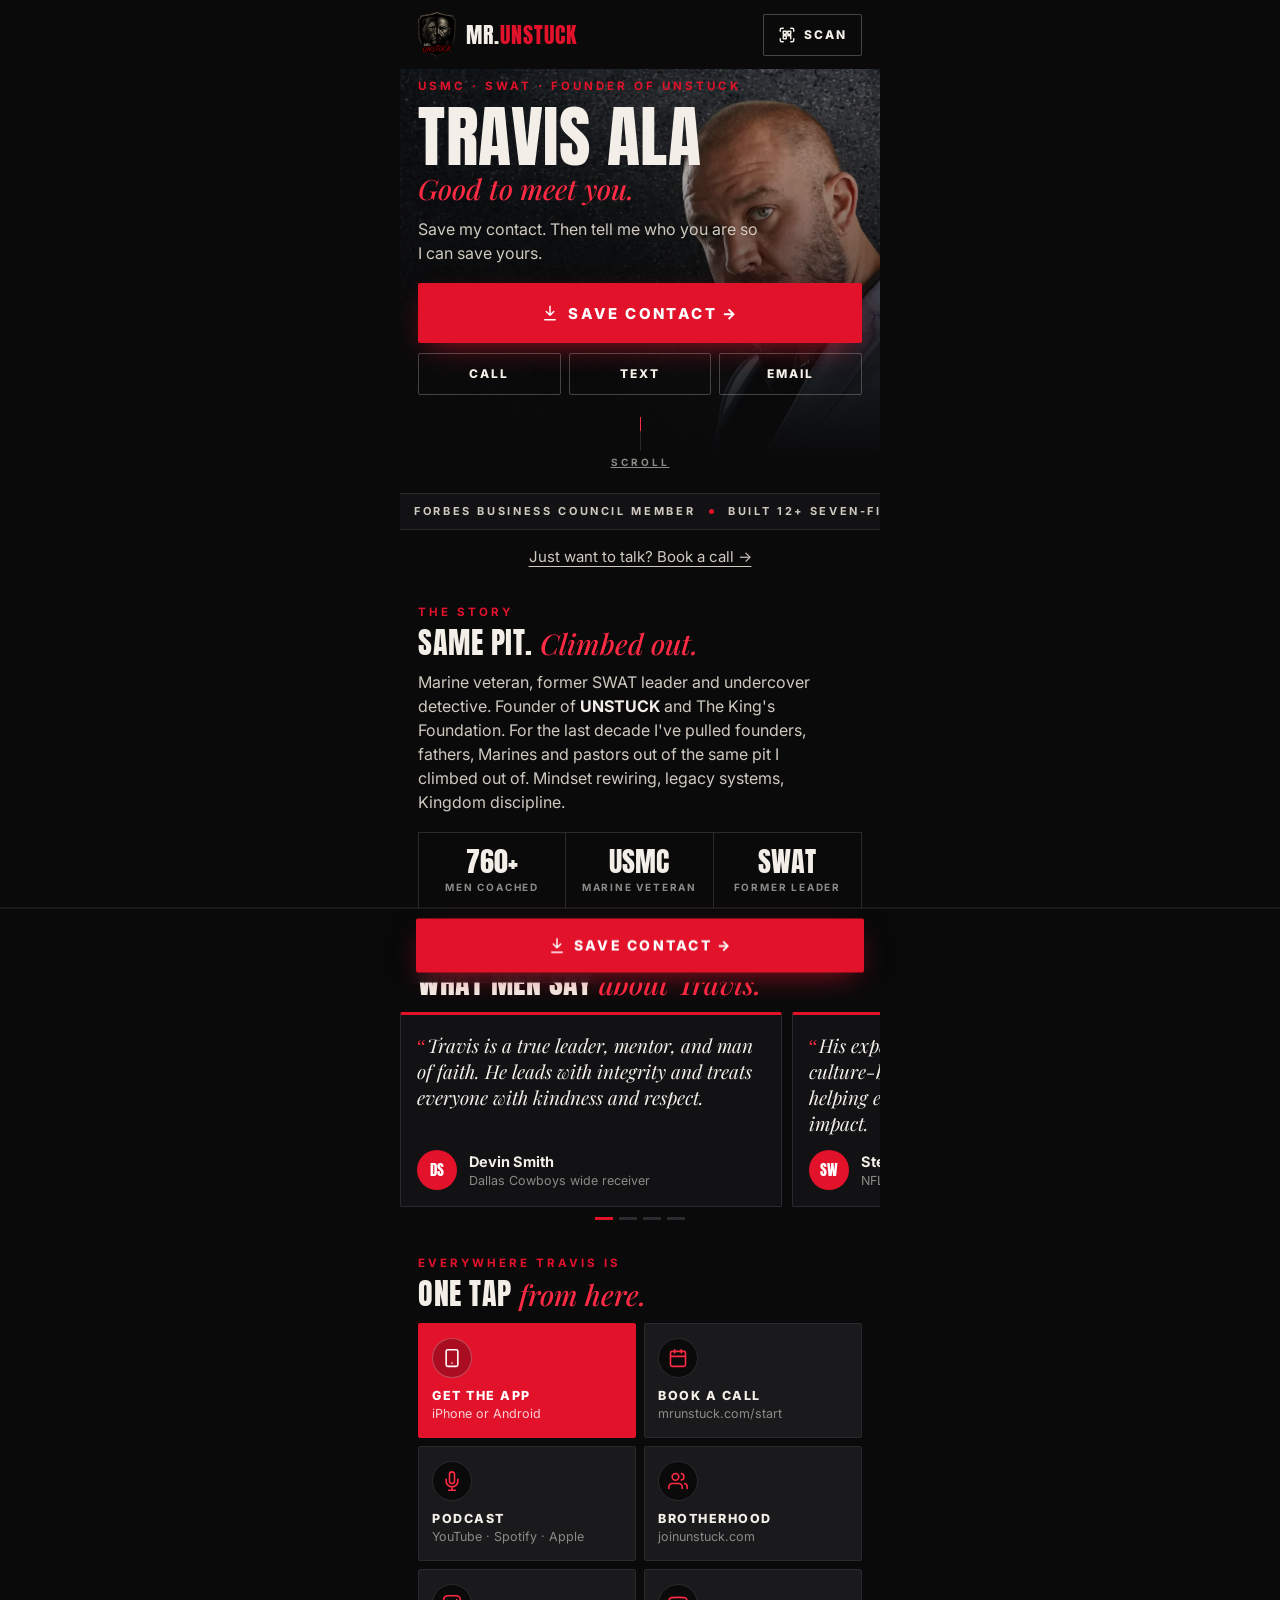
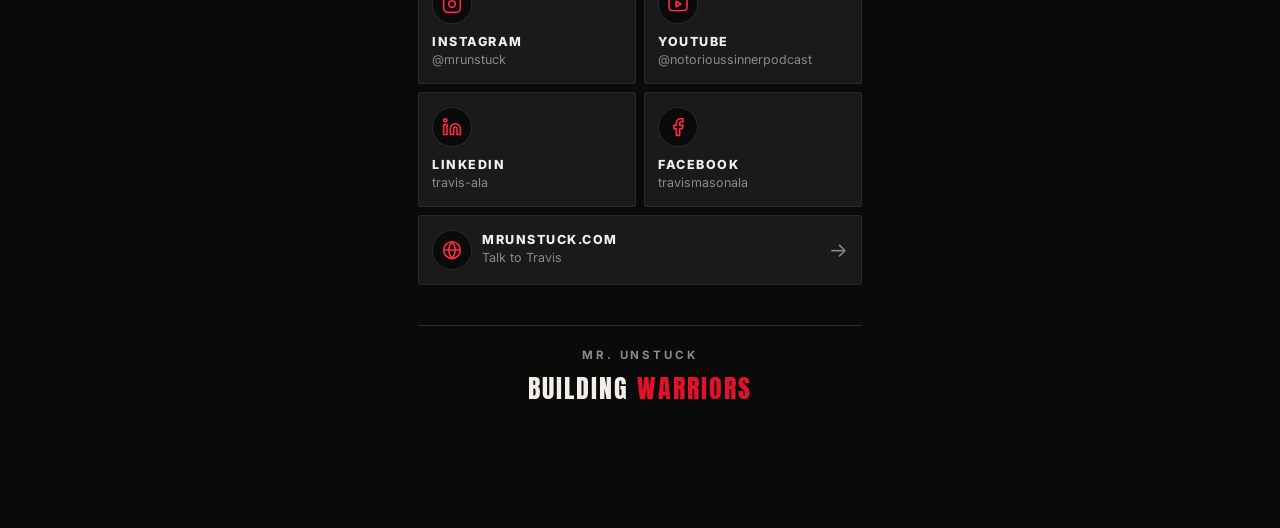
==== commit c12ba838: "Contact card: social proof, proof ticker, on-brand share image Adds a swipeable 'In their words' row" ====
--- a/index.html
+++ b/index.html
@@ -1,7 +1,8 @@
 <!doctype html><html lang="en"><head><meta charset="utf-8"><meta name="viewport" content="width=device-width,initial-scale=1,viewport-fit=cover">
 <title>Travis Ala | MRUNSTUCK</title><meta name="description" content="Travis Ala — Founder of UNSTUCK. Marine veteran, men's coach, speaker, host of the Notorious Sinner Podcast.">
-<meta property="og:type" content="profile"><meta property="og:url" content="https://contact.mrunstuck.com/"><meta property="og:title" content="Travis Ala | @MRUNSTUCK"><meta property="og:description" content="Good to meet you. Tap to save my contact."><meta property="og:image" content="https://contact.mrunstuck.com/og-image.jpg"><meta property="og:image:width" content="1200"><meta property="og:image:height" content="630"><meta property="og:image:alt" content="MR. UNSTUCK logo"><meta name="twitter:card" content="summary_large_image"><meta name="twitter:title" content="Travis Ala | @MRUNSTUCK"><meta name="twitter:description" content="Good to meet you. Tap to save my contact."><meta name="twitter:image" content="https://contact.mrunstuck.com/og-image.jpg"><meta name="theme-color" content="#0a0a0b"><link rel="icon" href="/unstuck-logo.png"><link rel="apple-touch-icon" href="/logo-square.jpg">
+<meta property="og:type" content="profile"><meta property="og:url" content="https://contact.mrunstuck.com/"><meta property="og:title" content="Travis Ala | @MRUNSTUCK"><meta property="og:description" content="Marine veteran, former SWAT, founder of UNSTUCK. Tap to save my contact and tell me who you are."><meta property="og:image" content="https://contact.mrunstuck.com/og-image.jpg"><meta property="og:image:width" content="1200"><meta property="og:image:height" content="630"><meta property="og:image:alt" content="Travis Ala — Good to meet you. Tap to save my contact."><meta name="twitter:card" content="summary_large_image"><meta name="twitter:title" content="Travis Ala | @MRUNSTUCK"><meta name="twitter:description" content="Marine veteran, former SWAT, founder of UNSTUCK. Tap to save my contact and tell me who you are."><meta name="twitter:image" content="https://contact.mrunstuck.com/og-image.jpg"><meta name="theme-color" content="#0a0a0b"><link rel="icon" href="/unstuck-logo.png"><link rel="apple-touch-icon" href="/logo-square.jpg">
 <link rel="preconnect" href="https://fonts.gstatic.com" crossorigin>
+<link rel="preload" as="image" href="/travis-portrait.webp" fetchpriority="high">
 <link href="https://fonts.googleapis.com/css2?family=Anton&family=Inter:wght@400;500;600;700;800&family=Playfair+Display:ital,wght@1,500;1,700&display=swap" rel="stylesheet">
 <style>
 /* Brand tokens, mirrored from mrunstuck.com */
@@ -172,7 +173,26 @@
 .tile2.wide .ic{flex:none}.tile2.wide .ar{margin-left:auto;color:var(--mute);font-size:20px}
 .badges{display:flex;gap:8px;margin-top:8px}.badges a{flex:1;display:flex;justify-content:center;align-items:center;border:1px solid var(--line);background:var(--ink);padding:6px;border-radius:2px}.badges img{height:36px;width:auto;max-width:100%;display:block}
 .hide{display:none!important}
-@media (prefers-reduced-motion:reduce){*{animation:none!important;transition:none!important;scroll-behavior:auto!important}html.js .rv{opacity:1;transform:none}.cue{display:none}}
+
+/* Proof ticker */
+.tick{overflow:hidden;border-top:1px solid var(--line);border-bottom:1px solid var(--line);background:var(--ink2);margin-top:4px}
+.tick .tr{display:flex;width:max-content;animation:tick 32s linear infinite}
+.tick span{display:inline-flex;align-items:center;gap:14px;padding:12px 0 12px 14px;font:700 11px/1 var(--sans);letter-spacing:.24em;text-transform:uppercase;color:var(--bone2);white-space:nowrap}
+.tick span:after{content:'';width:5px;height:5px;background:var(--red);border-radius:50%;display:inline-block}
+.tick:hover .tr{animation-play-state:paused}
+@keyframes tick{to{transform:translateX(-50%)}}
+/* Testimonials */
+.quotes{display:flex;gap:10px;overflow-x:auto;scroll-snap-type:x mandatory;margin:14px -18px 0;padding:0 18px 14px;-webkit-overflow-scrolling:touch;scrollbar-width:none}
+.quotes::-webkit-scrollbar{display:none}
+.qc{flex:0 0 86%;scroll-snap-align:start;background:var(--ink2);border:1px solid var(--line);border-top:3px solid var(--red);padding:18px 16px 16px;border-radius:2px;display:flex;flex-direction:column;gap:14px}
+.qc q{quotes:none;font-family:var(--serif);font-style:italic;font-size:19px;line-height:1.35;color:var(--bone)}
+.qc q:before{content:'\201C';color:var(--red2);font-style:normal;margin-right:2px}
+.qc figcaption{display:flex;align-items:center;gap:12px;margin-top:auto}
+.qc .av{width:40px;height:40px;border-radius:50%;background:var(--red);color:#fff;display:flex;align-items:center;justify-content:center;font-family:var(--display);font-size:15px;flex:none}
+.qc b{display:block;font-size:14.5px}.qc small{display:block;color:var(--mute);font-size:12.5px;line-height:1.3}
+.dots{display:flex;gap:6px;justify-content:center;margin-top:-4px}.dots i{width:18px;height:3px;background:var(--line);transition:background .2s}.dots i.on{background:var(--red)}
+.btn:active,.brc:active{transform:scale(.985)}
+@media (prefers-reduced-motion:reduce){*{animation:none!important;transition:none!important;scroll-behavior:auto!important}html.js .rv{opacity:1;transform:none}.cue{display:none}.tick .tr{animation:none}}
 
 </style></head><body><main class="w">
 
@@ -193,6 +213,7 @@
 <a class="cue a a6" id="cue" href="#story" aria-label="Scroll for more"><i></i>Scroll</a>
 </div>
 </section>
+<div class="tick" aria-label="About Travis"><div class="tr"><span>Forbes Business Council member</span><span>Built 12+ seven-figure businesses</span><span>1,000+ men coached</span><span>U.S. Marine veteran</span><span>Former SWAT operator</span><span>Husband &amp; father first</span><span>Host, Notorious Sinner Podcast</span><span>Founder, The King's Foundation</span><span>Forbes Business Council member</span><span>Built 12+ seven-figure businesses</span><span>1,000+ men coached</span><span>U.S. Marine veteran</span><span>Former SWAT operator</span><span>Husband &amp; father first</span><span>Host, Notorious Sinner Podcast</span><span>Founder, The King's Foundation</span></div></div>
 
 <div class="pad">
 <!-- Flow: 1 branch -> 2 identity -> 3 unlocked. Captured in Netlify Forms ("contact-save") + Zapier. -->
@@ -245,6 +266,18 @@
 <h2>Same pit. <em>Climbed out.</em></h2>
 <p class="story">Marine veteran, former SWAT leader and undercover detective. Founder of <b>UNSTUCK</b> and The King's Foundation. For the last decade I've pulled founders, fathers, Marines and pastors out of the same pit I climbed out of. Mindset rewiring, legacy systems, Kingdom discipline.</p>
 <div class="stats rv d1"><div><b data-count="1000" data-suffix="+">1,000+</b><small>Men coached</small></div><div><b>USMC</b><small>Marine veteran</small></div><div><b>SWAT</b><small>Former leader</small></div></div>
+</section>
+
+<section class="sec rv" id="words">
+<div class="eyebrow">In their words</div>
+<h2>What men say <em>about Travis.</em></h2>
+<div class="quotes" id="quotes">
+<figure class="qc"><q>Travis is a true leader, mentor, and man of faith. He leads with integrity and treats everyone with kindness and respect.</q><figcaption><span class="av">DS</span><span><b>Devin Smith</b><small>Dallas Cowboys wide receiver</small></span></figcaption></figure>
+<figure class="qc"><q>His expertise in leadership, strategy, and culture-building has been instrumental in helping entrepreneurs create lasting impact.</q><figcaption><span class="av">SW</span><span><b>Steve Weatherford</b><small>NFL Super Bowl champion</small></span></figcaption></figure>
+<figure class="qc"><q>No matter the challenges, he keeps moving forward with resilience. A righteous man falls seven times but rises again.</q><figcaption><span class="av">JC</span><span><b>Josh Craft</b><small>Co-Pastor, Elevate Life Church</small></span></figcaption></figure>
+<figure class="qc"><q>Travis challenges you to grow and holds you accountable, exactly what we need as men. If you're considering working with him, lean in.</q><figcaption><span class="av">TS</span><span><b>Taylor Symmank</b><small>Former NFL punter, performance coach</small></span></figcaption></figure>
+</div>
+<div class="dots" id="dots" aria-hidden="true"><i class="on"></i><i></i><i></i><i></i></div>
 </section>
 
 <section class="sec rv" id="eco">
@@ -362,6 +395,9 @@
   // returning visitor: straight to their unlocked card
   try{var m=JSON.parse(localStorage.getItem('cc')||'null');if(m&&m.f&&m.k){branch=m.k;lead={back:true};unlock(m.f,m.k);lead={}}}catch(x){}
   var f0=(qs.get('for')||'').toLowerCase();if(!unlocked&&(f0==='help'||f0==='biz'||f0==='connect')){var bb=document.querySelector('.brc[data-k='+f0+']');if(bb){flow.classList.add('on');bb.click()}}
+
+  // testimonial dots
+  var qz=$('quotes'),dots=$('dots').children;qz.addEventListener('scroll',function(){var k=Math.round(qz.scrollLeft/(qz.firstElementChild.offsetWidth+10));for(var i=0;i<dots.length;i++)dots[i].classList.toggle('on',i===k)},{passive:true});
 
   // ---- Scan mode ----
 function qrMatrix(text){
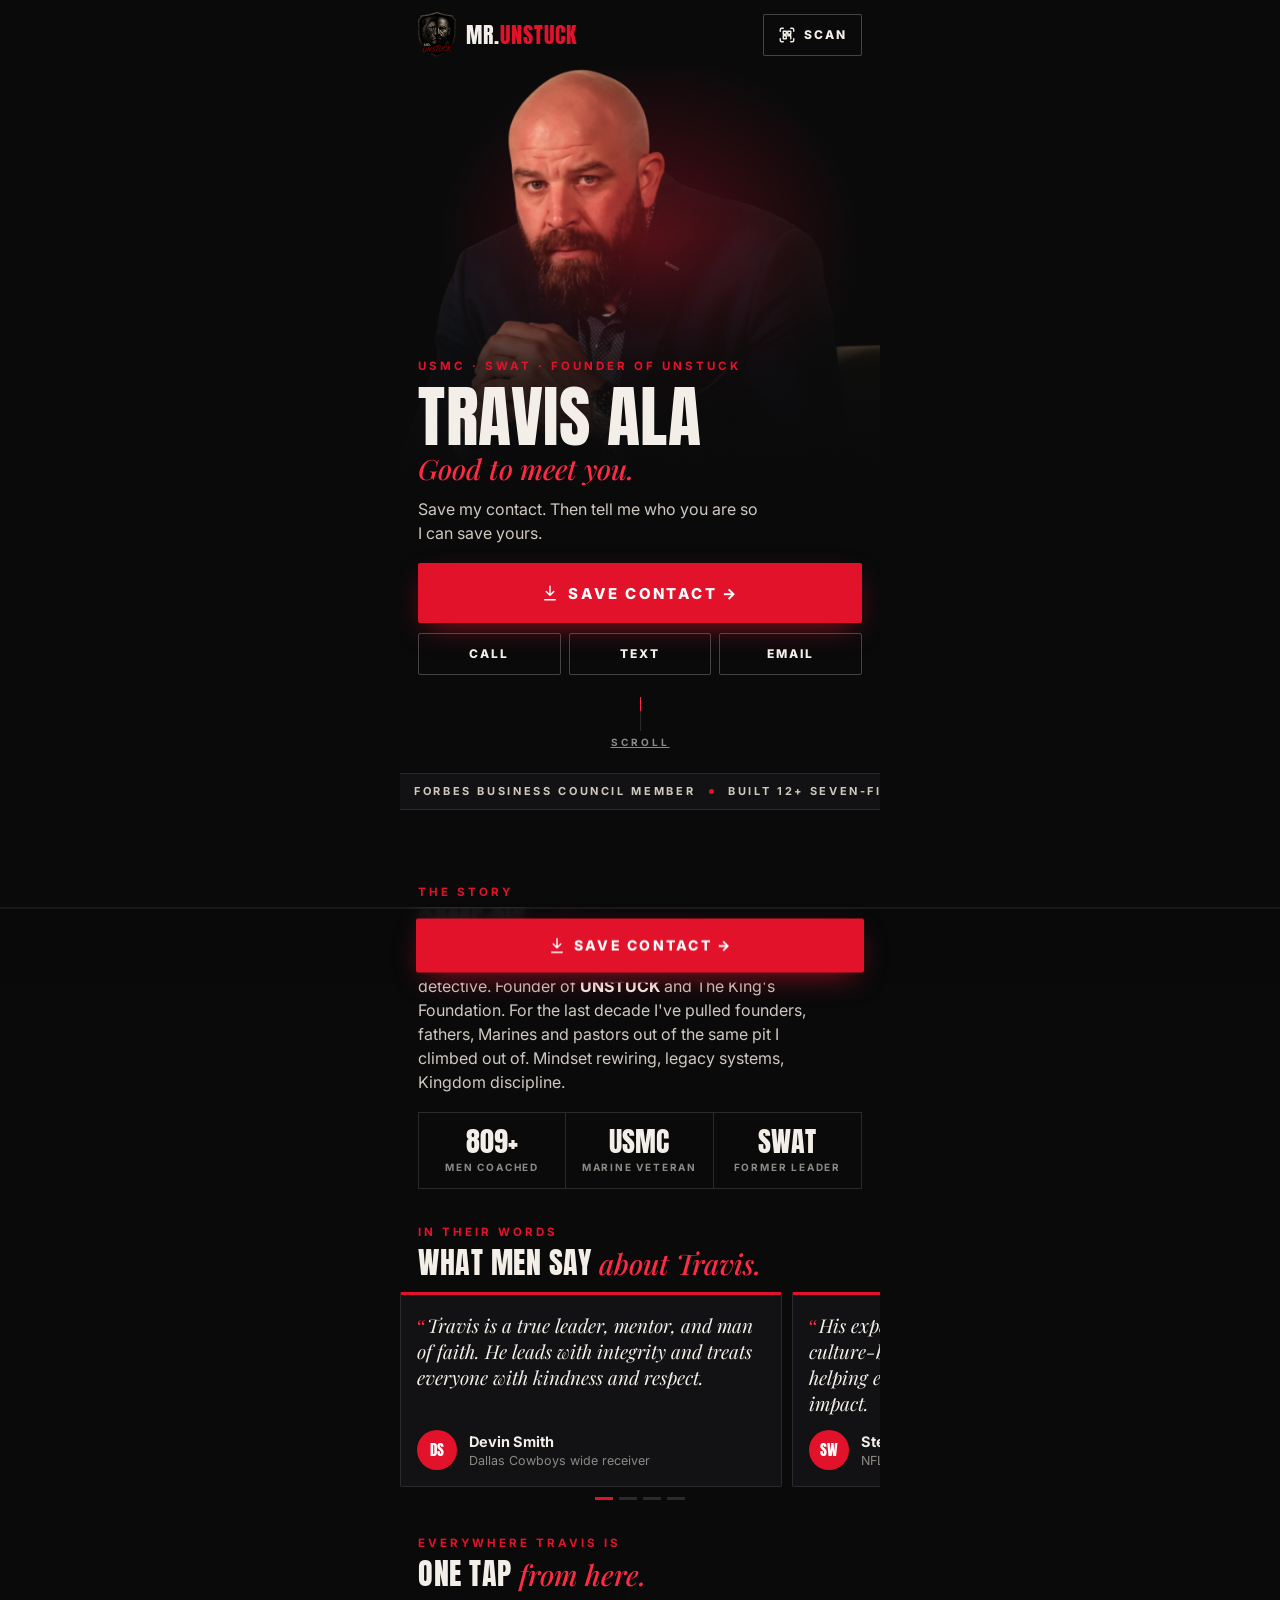
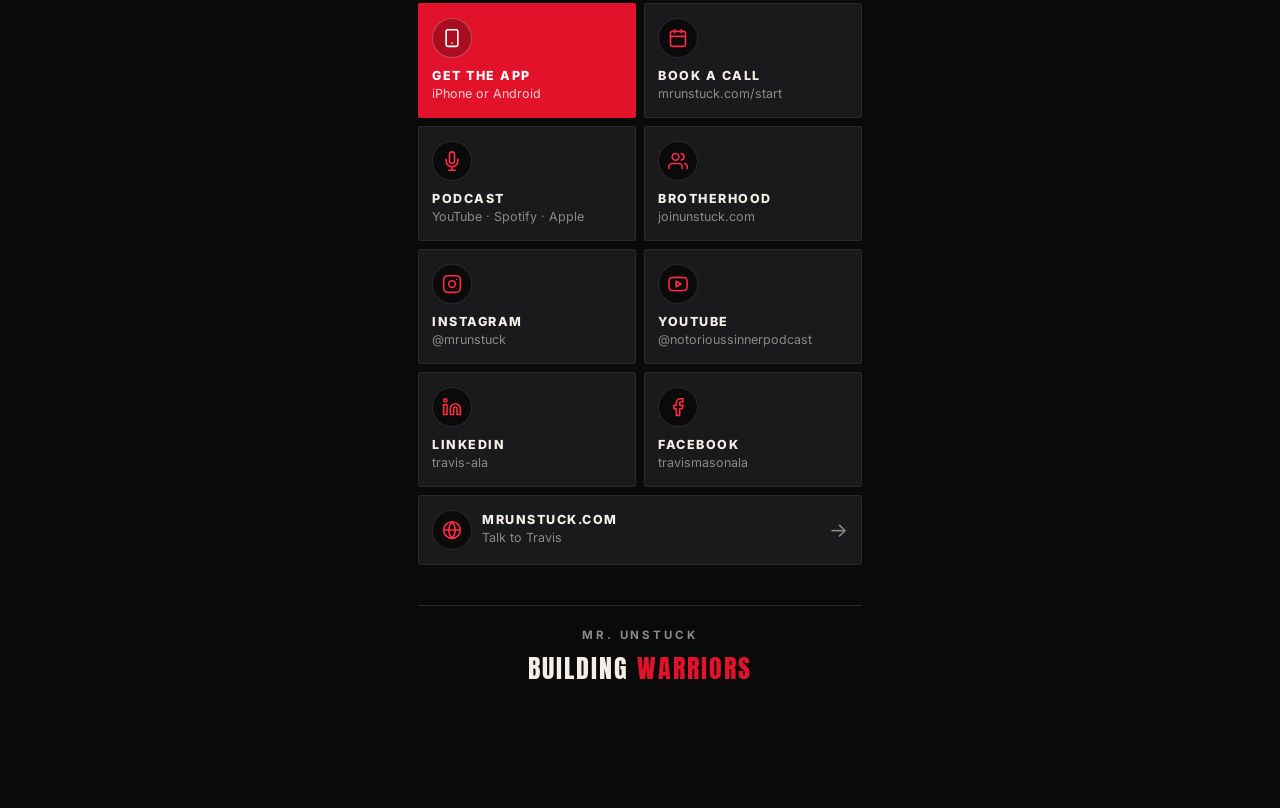
==== commit f0dfe400: "Contact card: swap hero headshot to new cutout; rebuild share image New transparent cutout on ink wi" ====
--- a/index.html
+++ b/index.html
@@ -2,7 +2,7 @@
 <title>Travis Ala | MRUNSTUCK</title><meta name="description" content="Travis Ala — Founder of UNSTUCK. Marine veteran, men's coach, speaker, host of the Notorious Sinner Podcast.">
 <meta property="og:type" content="profile"><meta property="og:url" content="https://contact.mrunstuck.com/"><meta property="og:title" content="Travis Ala | @MRUNSTUCK"><meta property="og:description" content="Marine veteran, former SWAT, founder of UNSTUCK. Tap to save my contact and tell me who you are."><meta property="og:image" content="https://contact.mrunstuck.com/og-image.jpg"><meta property="og:image:width" content="1200"><meta property="og:image:height" content="630"><meta property="og:image:alt" content="Travis Ala — Good to meet you. Tap to save my contact."><meta name="twitter:card" content="summary_large_image"><meta name="twitter:title" content="Travis Ala | @MRUNSTUCK"><meta name="twitter:description" content="Marine veteran, former SWAT, founder of UNSTUCK. Tap to save my contact and tell me who you are."><meta name="twitter:image" content="https://contact.mrunstuck.com/og-image.jpg"><meta name="theme-color" content="#0a0a0b"><link rel="icon" href="/unstuck-logo.png"><link rel="apple-touch-icon" href="/logo-square.jpg">
 <link rel="preconnect" href="https://fonts.gstatic.com" crossorigin>
-<link rel="preload" as="image" href="/travis-portrait.webp" fetchpriority="high">
+<link rel="preload" as="image" href="/travis-cutout.webp" fetchpriority="high">
 <link href="https://fonts.googleapis.com/css2?family=Anton&family=Inter:wght@400;500;600;700;800&family=Playfair+Display:ital,wght@1,500;1,700&display=swap" rel="stylesheet">
 <style>
 /* Brand tokens, mirrored from mrunstuck.com */
@@ -26,9 +26,9 @@
 .scanbtn svg.i{width:18px;height:18px}
 
 /* Hero */
-.hero{position:relative;overflow:hidden;min-height:420px;display:flex;flex-direction:column;justify-content:flex-end;padding-bottom:22px}
-.hero .ph{position:absolute;inset:0;z-index:0;background:url(/travis-portrait.webp) center 18% / cover no-repeat;filter:saturate(.85)}
-.hero .ph:after{content:'';position:absolute;inset:0;background:linear-gradient(180deg,rgba(10,10,11,.15) 0%,rgba(10,10,11,.55) 45%,var(--ink) 92%)}
+.hero{position:relative;overflow:hidden;min-height:700px;display:flex;flex-direction:column;justify-content:flex-end;padding-bottom:22px}
+.hero .ph{position:absolute;left:0;right:0;top:0;height:430px;z-index:0;background:radial-gradient(60% 62% at 52% 42%,rgba(227,18,43,.34) 0%,rgba(227,18,43,.10) 48%,rgba(10,10,11,0) 74%),url(/travis-cutout.webp) 52% 0 / 122% auto no-repeat}
+.hero .ph:after{content:'';position:absolute;inset:0;background:linear-gradient(180deg,rgba(10,10,11,0) 0%,rgba(10,10,11,0) 38%,rgba(10,10,11,.78) 70%,var(--ink) 96%)}
 .hero > .pad{position:relative;z-index:1}
 .eyebrow{font:700 11.5px/1.3 var(--sans);letter-spacing:.26em;text-transform:uppercase;color:var(--red)}
 h1{font-family:var(--display);font-weight:400;font-size:clamp(52px,15vw,68px);line-height:.95;letter-spacing:.5px;text-transform:uppercase;margin-top:10px;text-wrap:balance}
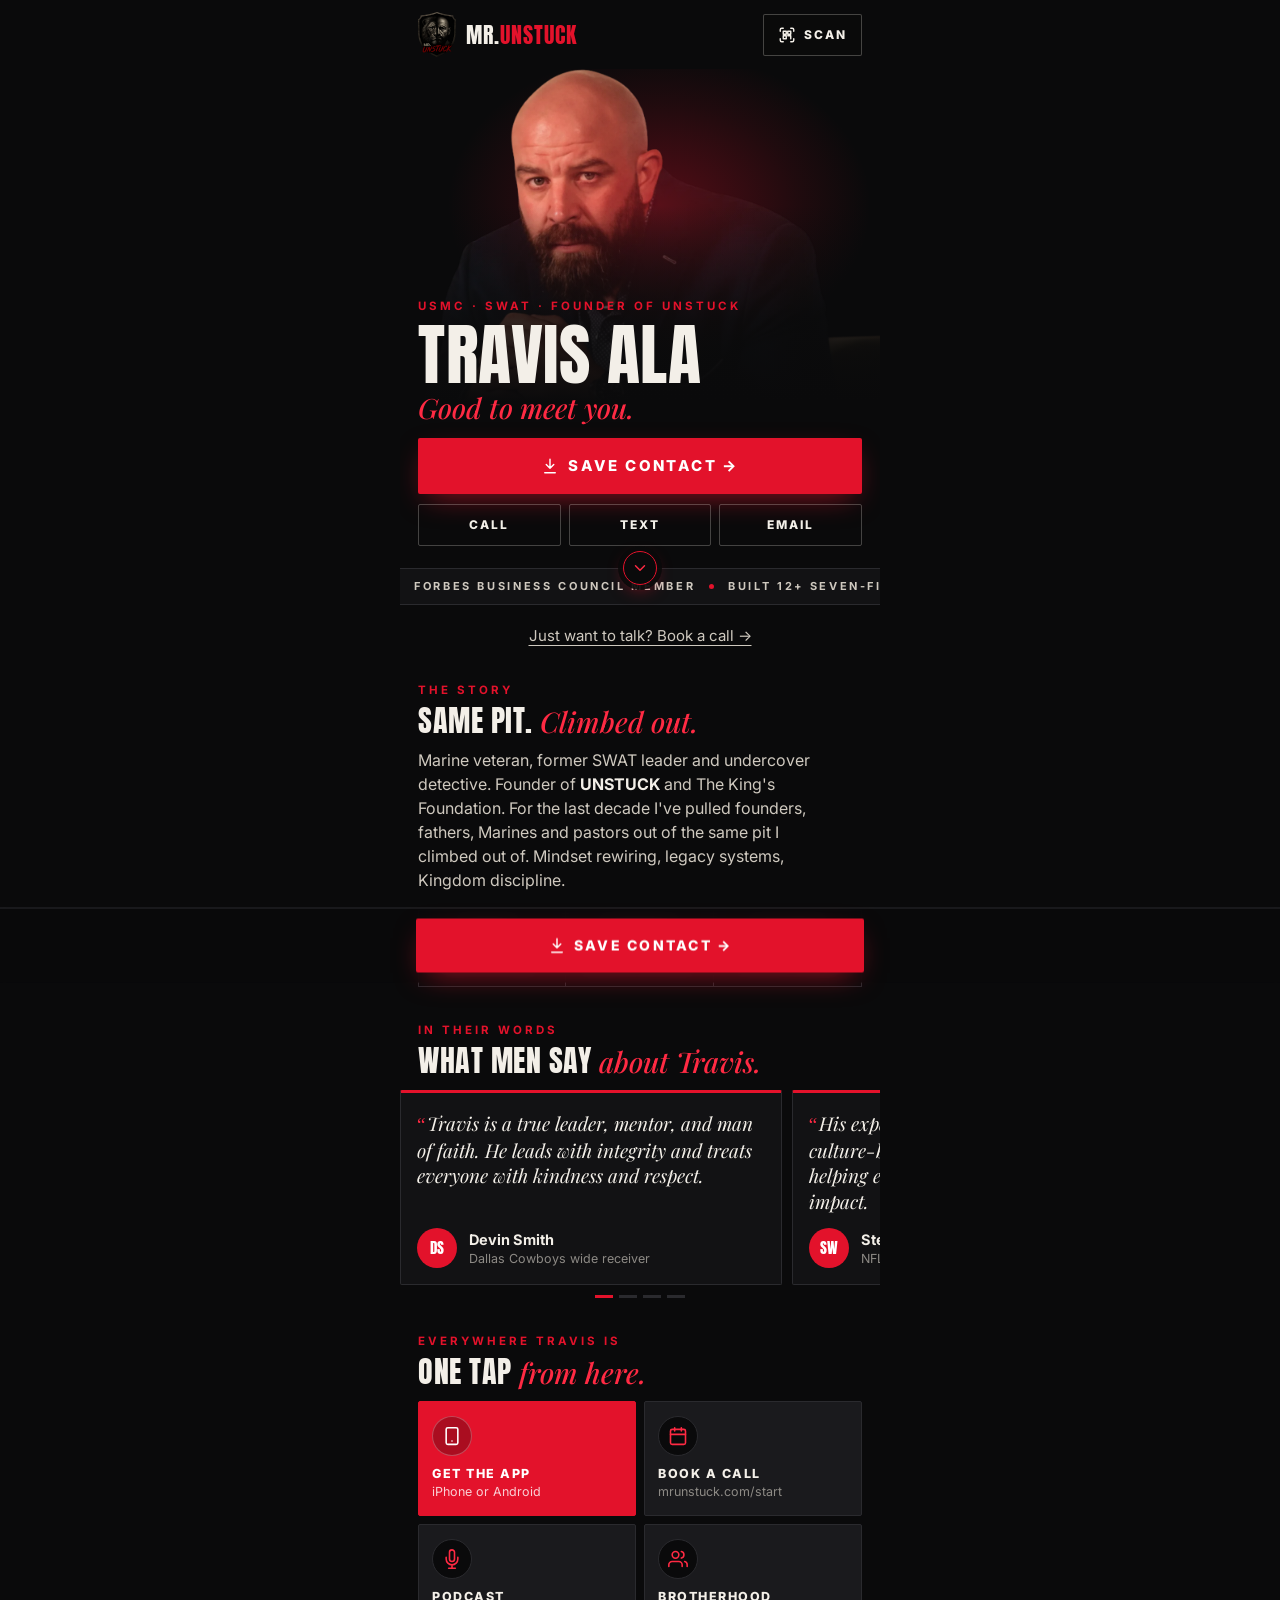
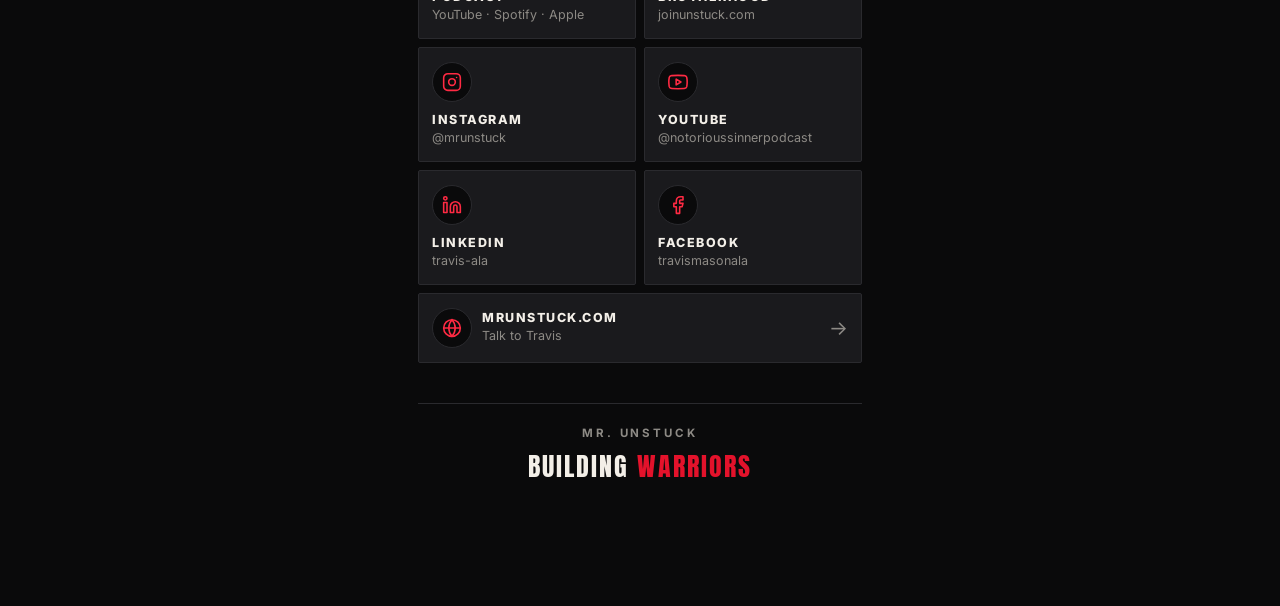
==== commit dd5abd4a: "Contact card: tighten hero so the fold shows there is more to scroll Hero is now ~230px shorter: hea" ====
--- a/index.html
+++ b/index.html
@@ -26,12 +26,12 @@
 .scanbtn svg.i{width:18px;height:18px}
 
 /* Hero */
-.hero{position:relative;overflow:hidden;min-height:700px;display:flex;flex-direction:column;justify-content:flex-end;padding-bottom:22px}
-.hero .ph{position:absolute;left:0;right:0;top:0;height:430px;z-index:0;background:radial-gradient(60% 62% at 52% 42%,rgba(227,18,43,.34) 0%,rgba(227,18,43,.10) 48%,rgba(10,10,11,0) 74%),url(/travis-cutout.webp) 52% 0 / 122% auto no-repeat}
-.hero .ph:after{content:'';position:absolute;inset:0;background:linear-gradient(180deg,rgba(10,10,11,0) 0%,rgba(10,10,11,0) 38%,rgba(10,10,11,.78) 70%,var(--ink) 96%)}
+.hero{position:relative;overflow:hidden;min-height:0;display:flex;flex-direction:column;justify-content:flex-end;padding-top:230px;padding-bottom:18px}
+.hero .ph{position:absolute;left:0;right:0;top:0;height:340px;z-index:0;background:radial-gradient(58% 60% at 54% 40%,rgba(227,18,43,.34) 0%,rgba(227,18,43,.10) 50%,rgba(10,10,11,0) 76%),url(/travis-cutout.webp) 54% 0 / 118% auto no-repeat}
+.hero .ph:after{content:'';position:absolute;inset:0;background:linear-gradient(180deg,rgba(10,10,11,0) 0%,rgba(10,10,11,0) 40%,rgba(10,10,11,.82) 74%,var(--ink) 98%)}
 .hero > .pad{position:relative;z-index:1}
 .eyebrow{font:700 11.5px/1.3 var(--sans);letter-spacing:.26em;text-transform:uppercase;color:var(--red)}
-h1{font-family:var(--display);font-weight:400;font-size:clamp(52px,15vw,68px);line-height:.95;letter-spacing:.5px;text-transform:uppercase;margin-top:10px;text-wrap:balance}
+h1{font-family:var(--display);font-weight:400;font-size:clamp(52px,15vw,68px);line-height:.95;letter-spacing:.5px;text-transform:uppercase;margin-top:8px;text-wrap:balance}
 .lede{font-family:var(--serif);font-style:italic;font-weight:500;font-size:28px;line-height:1.1;color:var(--red2);margin-top:6px}
 .sub{color:var(--bone2);font-size:16px;margin-top:12px;max-width:34ch}
 
@@ -41,10 +41,10 @@
 .btn.red:hover{background:var(--red2);transform:translateY(-2px)}
 .btn.ghost{background:transparent;border:1px solid rgba(243,239,232,.25);color:var(--bone)}
 .btn svg.i{width:18px;height:18px}
-.btn.big{padding:21px 20px;font-size:15px;margin-top:18px}
+.btn.big{padding:19px 20px;font-size:15px;margin-top:14px}
 .row3{display:grid;grid-template-columns:repeat(3,1fr);gap:8px;margin-top:10px}
 .row3 .btn{margin-top:0;padding:14px 8px;font-size:12px}
-.quiet{display:block;text-align:center;margin-top:16px;color:var(--bone2);font-size:15px;text-decoration:underline;text-underline-offset:4px}
+.quiet{display:block;text-align:center;margin-top:20px;color:var(--bone2);font-size:15px;text-decoration:underline;text-underline-offset:4px}
 
 /* Panels (handshake + unlocked) */
 .panel{display:none;margin:14px 0 0;background:var(--ink2);border:1px solid var(--line);border-top:3px solid var(--red);padding:20px 18px 18px}
@@ -120,7 +120,7 @@
 @keyframes up{from{opacity:0;transform:translateY(18px)}to{opacity:1;transform:none}}
 @keyframes kb{from{transform:scale(1.08) translateY(-6px)}to{transform:none}}
 @keyframes glow{0%,100%{box-shadow:0 10px 30px -10px rgba(227,18,43,.7)}50%{box-shadow:0 14px 40px -8px rgba(227,18,43,1)}}
-@keyframes cue{0%{transform:translateY(-14px);opacity:0}30%{opacity:1}100%{transform:translateY(14px);opacity:0}}
+@keyframes cue{0%,100%{transform:translate(-50%,-50%)}50%{transform:translate(-50%,calc(-50% + 5px))}}
 @keyframes pop{from{opacity:0;transform:scale(.92)}to{opacity:1;transform:none}}
 @keyframes draw{to{stroke-dashoffset:0}}
 .hero .ph{animation:kb 12s ease-out both}
@@ -128,10 +128,6 @@
 .hero .a1{animation-delay:.05s}.hero .a2{animation-delay:.18s}.hero .a3{animation-delay:.32s}.hero .a4{animation-delay:.44s}.hero .a5{animation-delay:.56s}.hero .a6{animation-delay:.68s}
 .btn.big{animation:up .7s .56s cubic-bezier(.2,.7,.2,1) both,glow 2.8s 1.4s ease-in-out infinite}
 .btn.big.unl{animation:glow 2.8s ease-in-out infinite}
-.cue{display:flex;flex-direction:column;align-items:center;gap:6px;margin-top:22px;color:var(--mute);font:700 10px/1 var(--sans);letter-spacing:.3em;text-transform:uppercase;transition:opacity .4s}
-.cue i{display:block;width:1px;height:34px;background:var(--line);position:relative;overflow:hidden}
-.cue i:after{content:'';position:absolute;left:0;top:0;width:1px;height:14px;background:var(--red2);animation:cue 1.6s ease-in-out infinite}
-.cue.off{opacity:0;pointer-events:none}
 html.js .rv{opacity:0;transform:translateY(22px);transition:opacity .65s cubic-bezier(.2,.7,.2,1),transform .65s cubic-bezier(.2,.7,.2,1)}
 html.js .rv.in{opacity:1;transform:none}
 html.js .rv.d1{transition-delay:.08s}html.js .rv.d2{transition-delay:.16s}html.js .rv.d3{transition-delay:.24s}
@@ -174,6 +170,11 @@
 .badges{display:flex;gap:8px;margin-top:8px}.badges a{flex:1;display:flex;justify-content:center;align-items:center;border:1px solid var(--line);background:var(--ink);padding:6px;border-radius:2px}.badges img{height:36px;width:auto;max-width:100%;display:block}
 .hide{display:none!important}
 
+/* Fold cue */
+.fold{position:relative}
+.cue{position:absolute;left:50%;top:0;z-index:4;width:34px;height:34px;border-radius:50%;background:var(--ink);border:1px solid var(--red);color:var(--red2);display:flex;align-items:center;justify-content:center;transform:translate(-50%,-50%);animation:cue 1.6s ease-in-out infinite;box-shadow:0 0 0 5px rgba(10,10,11,.9),0 6px 18px -4px rgba(227,18,43,.7);transition:opacity .4s}
+.cue svg.i{width:18px;height:18px;stroke:currentColor}
+.cue.off{opacity:0;pointer-events:none}
 /* Proof ticker */
 .tick{overflow:hidden;border-top:1px solid var(--line);border-bottom:1px solid var(--line);background:var(--ink2);margin-top:4px}
 .tick .tr{display:flex;width:max-content;animation:tick 32s linear infinite}
@@ -192,7 +193,7 @@
 .qc b{display:block;font-size:14.5px}.qc small{display:block;color:var(--mute);font-size:12.5px;line-height:1.3}
 .dots{display:flex;gap:6px;justify-content:center;margin-top:-4px}.dots i{width:18px;height:3px;background:var(--line);transition:background .2s}.dots i.on{background:var(--red)}
 .btn:active,.brc:active{transform:scale(.985)}
-@media (prefers-reduced-motion:reduce){*{animation:none!important;transition:none!important;scroll-behavior:auto!important}html.js .rv{opacity:1;transform:none}.cue{display:none}.tick .tr{animation:none}}
+@media (prefers-reduced-motion:reduce){*{animation:none!important;transition:none!important;scroll-behavior:auto!important}html.js .rv{opacity:1;transform:none}.cue{animation:none}.tick .tr{animation:none}}
 
 </style></head><body><main class="w">
 
@@ -207,13 +208,11 @@
 <div class="eyebrow a a1">USMC · SWAT · Founder of Unstuck</div>
 <h1 class="a a2">Travis Ala</h1>
 <div class="lede a a3">Good to meet you.</div>
-<p class="sub a a4">Save my contact. Then tell me who you are so I can save yours.</p>
 <button class="btn red big" id="open" type="button" aria-controls="shake" aria-expanded="false"><svg class="i" viewBox="0 0 24 24"><path d="M12 3v12m0 0-5-5m5 5 5-5M5 21h14"/></svg>Save Contact →</button>
 <div class="row3 a a6"><a class="btn ghost" href="tel:+14699660310">Call</a><a class="btn ghost" href="sms:+14699660310">Text</a><a class="btn ghost" href="mailto:support@mrunstuck.com">Email</a></div>
-<a class="cue a a6" id="cue" href="#story" aria-label="Scroll for more"><i></i>Scroll</a>
 </div>
 </section>
-<div class="tick" aria-label="About Travis"><div class="tr"><span>Forbes Business Council member</span><span>Built 12+ seven-figure businesses</span><span>1,000+ men coached</span><span>U.S. Marine veteran</span><span>Former SWAT operator</span><span>Husband &amp; father first</span><span>Host, Notorious Sinner Podcast</span><span>Founder, The King's Foundation</span><span>Forbes Business Council member</span><span>Built 12+ seven-figure businesses</span><span>1,000+ men coached</span><span>U.S. Marine veteran</span><span>Former SWAT operator</span><span>Husband &amp; father first</span><span>Host, Notorious Sinner Podcast</span><span>Founder, The King's Foundation</span></div></div>
+<div class="fold"><a class="cue" id="cue" href="#story" aria-label="Scroll for more"><svg class="i" viewBox="0 0 24 24"><path d="M6 9l6 6 6-6"/></svg></a><div class="tick" aria-label="About Travis"><div class="tr"><span>Forbes Business Council member</span><span>Built 12+ seven-figure businesses</span><span>1,000+ men coached</span><span>U.S. Marine veteran</span><span>Former SWAT operator</span><span>Husband &amp; father first</span><span>Host, Notorious Sinner Podcast</span><span>Founder, The King's Foundation</span><span>Forbes Business Council member</span><span>Built 12+ seven-figure businesses</span><span>1,000+ men coached</span><span>U.S. Marine veteran</span><span>Former SWAT operator</span><span>Husband &amp; father first</span><span>Host, Notorious Sinner Podcast</span><span>Founder, The King's Foundation</span></div></div></div>
 
 <div class="pad">
 <!-- Flow: 1 branch -> 2 identity -> 3 unlocked. Captured in Netlify Forms ("contact-save") + Zapier. -->
@@ -259,7 +258,7 @@
 <div class="tiles" id="moves"></div>
 </div>
 </section>
-<a class="quiet rv" id="bookq" href="https://mrunstuck.com/start?utm_source=contact-card&utm_medium=quiet">Just want to talk? Book a call →</a>
+<a class="quiet" id="bookq" href="https://mrunstuck.com/start?utm_source=contact-card&utm_medium=quiet">Just want to talk? Book a call →</a>
 
 <section class="sec rv" id="story">
 <div class="eyebrow">The story</div>
@@ -468,7 +467,7 @@
   // ---- reveal / cue / count-up / sticky bar ----
   var rv=[].slice.call(document.querySelectorAll('.rv')),cue=$('cue');
   function countUp(el){var end=+el.dataset.count,suf=el.dataset.suffix||'',t0=null;if(matchMedia('(prefers-reduced-motion: reduce)').matches){el.textContent=end.toLocaleString()+suf;return}function f(t){if(!t0)t0=t;var k=Math.min(1,(t-t0)/1100),e=1-Math.pow(1-k,3);el.textContent=Math.round(end*e).toLocaleString()+suf;if(k<1)requestAnimationFrame(f)}requestAnimationFrame(f)}
-  if('IntersectionObserver' in window){var io=new IntersectionObserver(function(es){es.forEach(function(e){if(e.isIntersecting){e.target.classList.add('in');e.target.querySelectorAll('[data-count]').forEach(countUp);io.unobserve(e.target)}})},{rootMargin:'0px 0px -12% 0px',threshold:.08});rv.forEach(function(el){io.observe(el)})}else{rv.forEach(function(el){el.classList.add('in')})}
+  if('IntersectionObserver' in window){var io=new IntersectionObserver(function(es){es.forEach(function(e){if(e.isIntersecting){e.target.classList.add('in');e.target.querySelectorAll('[data-count]').forEach(countUp);io.unobserve(e.target)}})},{rootMargin:'0px 0px -6% 0px',threshold:.08});rv.forEach(function(el){io.observe(el)})}else{rv.forEach(function(el){el.classList.add('in')})}
   addEventListener('scroll',function(){cue.classList.toggle('off',scrollY>60)},{passive:true});
   var hero=document.querySelector('.hero');
   function syncBar(){var r=hero.getBoundingClientRect();$('bar').classList.toggle('show',r.bottom<60&&!(flow.classList.contains('on')&&cur<3)&&!scan.classList.contains('on'))}
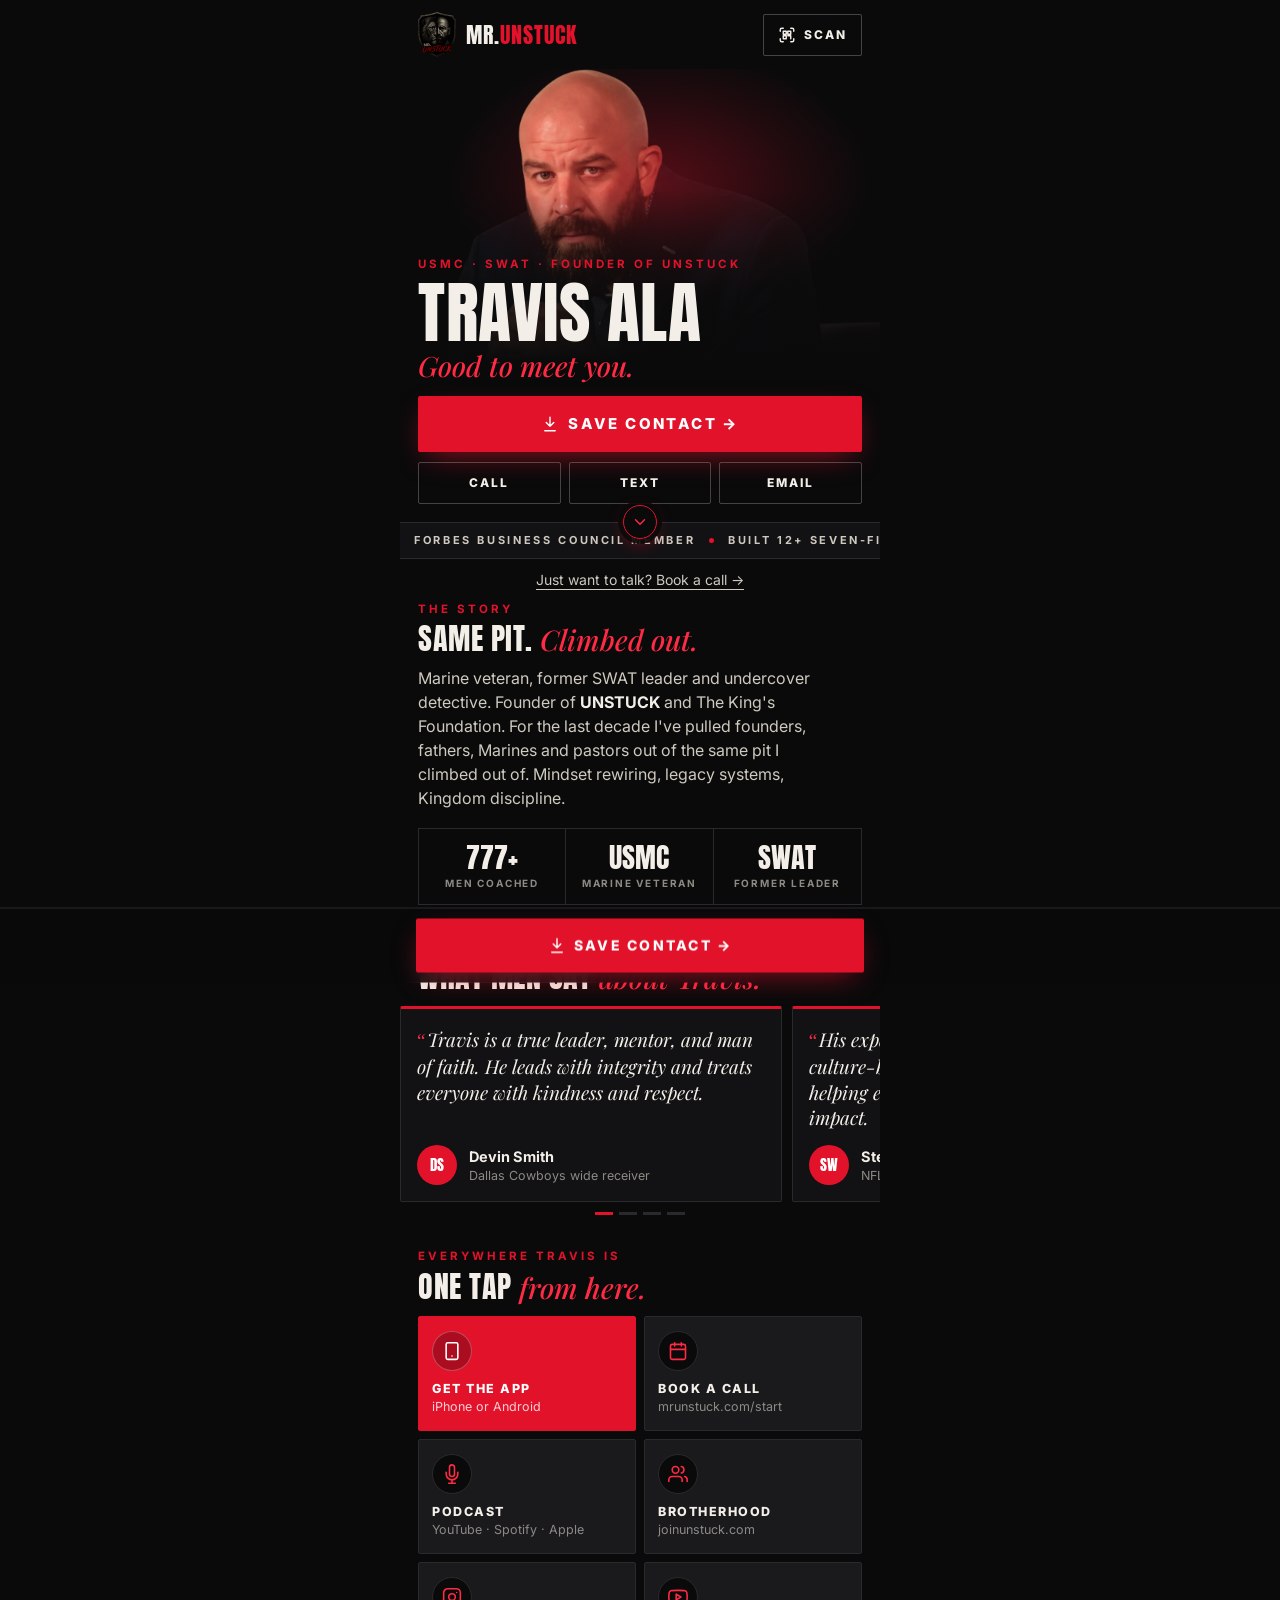
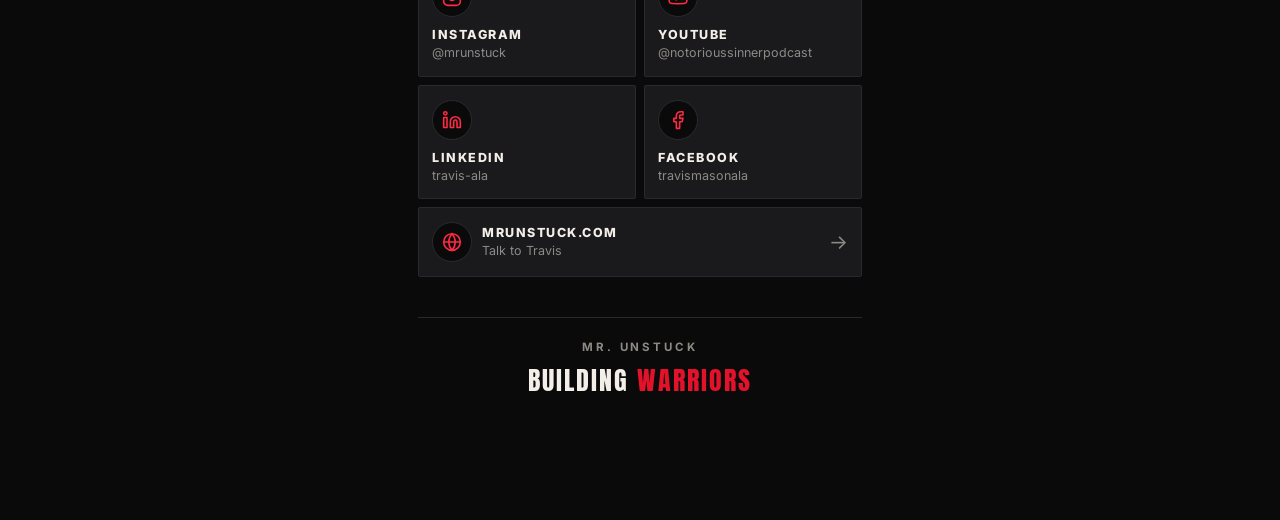
==== commit 1d45d27e: "Contact card: peek the next section heading above the fold Headshot area 340->300px, hero padding tr" ====
--- a/index.html
+++ b/index.html
@@ -26,8 +26,8 @@
 .scanbtn svg.i{width:18px;height:18px}
 
 /* Hero */
-.hero{position:relative;overflow:hidden;min-height:0;display:flex;flex-direction:column;justify-content:flex-end;padding-top:230px;padding-bottom:18px}
-.hero .ph{position:absolute;left:0;right:0;top:0;height:340px;z-index:0;background:radial-gradient(58% 60% at 54% 40%,rgba(227,18,43,.34) 0%,rgba(227,18,43,.10) 50%,rgba(10,10,11,0) 76%),url(/travis-cutout.webp) 54% 0 / 118% auto no-repeat}
+.hero{position:relative;overflow:hidden;min-height:0;display:flex;flex-direction:column;justify-content:flex-end;padding-top:188px;padding-bottom:14px}
+.hero .ph{position:absolute;left:0;right:0;top:0;height:300px;z-index:0;background:radial-gradient(58% 60% at 54% 38%,rgba(227,18,43,.34) 0%,rgba(227,18,43,.10) 50%,rgba(10,10,11,0) 76%),url(/travis-cutout.webp) 54% 0 / 112% auto no-repeat}
 .hero .ph:after{content:'';position:absolute;inset:0;background:linear-gradient(180deg,rgba(10,10,11,0) 0%,rgba(10,10,11,0) 40%,rgba(10,10,11,.82) 74%,var(--ink) 98%)}
 .hero > .pad{position:relative;z-index:1}
 .eyebrow{font:700 11.5px/1.3 var(--sans);letter-spacing:.26em;text-transform:uppercase;color:var(--red)}
@@ -44,7 +44,7 @@
 .btn.big{padding:19px 20px;font-size:15px;margin-top:14px}
 .row3{display:grid;grid-template-columns:repeat(3,1fr);gap:8px;margin-top:10px}
 .row3 .btn{margin-top:0;padding:14px 8px;font-size:12px}
-.quiet{display:block;text-align:center;margin-top:20px;color:var(--bone2);font-size:15px;text-decoration:underline;text-underline-offset:4px}
+.quiet{display:block;text-align:center;margin-top:10px;color:var(--bone2);font-size:14px;text-decoration:underline;text-underline-offset:4px}
 
 /* Panels (handshake + unlocked) */
 .panel{display:none;margin:14px 0 0;background:var(--ink2);border:1px solid var(--line);border-top:3px solid var(--red);padding:20px 18px 18px}
@@ -75,7 +75,8 @@
 #done p{color:var(--bone2);font-size:16px;margin-top:8px}
 
 /* Sections */
-.sec{margin-top:36px}
+.sec{margin-top:34px}
+#story{margin-top:12px}
 .sec h2{font-size:30px;margin-top:8px}
 .story{color:var(--bone2);font-size:16px;margin-top:12px;max-width:40ch}
 .story b{color:var(--bone)}
@@ -260,10 +261,10 @@
 </section>
 <a class="quiet" id="bookq" href="https://mrunstuck.com/start?utm_source=contact-card&utm_medium=quiet">Just want to talk? Book a call →</a>
 
-<section class="sec rv" id="story">
+<section class="sec" id="story">
 <div class="eyebrow">The story</div>
 <h2>Same pit. <em>Climbed out.</em></h2>
-<p class="story">Marine veteran, former SWAT leader and undercover detective. Founder of <b>UNSTUCK</b> and The King's Foundation. For the last decade I've pulled founders, fathers, Marines and pastors out of the same pit I climbed out of. Mindset rewiring, legacy systems, Kingdom discipline.</p>
+<p class="story rv">Marine veteran, former SWAT leader and undercover detective. Founder of <b>UNSTUCK</b> and The King's Foundation. For the last decade I've pulled founders, fathers, Marines and pastors out of the same pit I climbed out of. Mindset rewiring, legacy systems, Kingdom discipline.</p>
 <div class="stats rv d1"><div><b data-count="1000" data-suffix="+">1,000+</b><small>Men coached</small></div><div><b>USMC</b><small>Marine veteran</small></div><div><b>SWAT</b><small>Former leader</small></div></div>
 </section>
 
